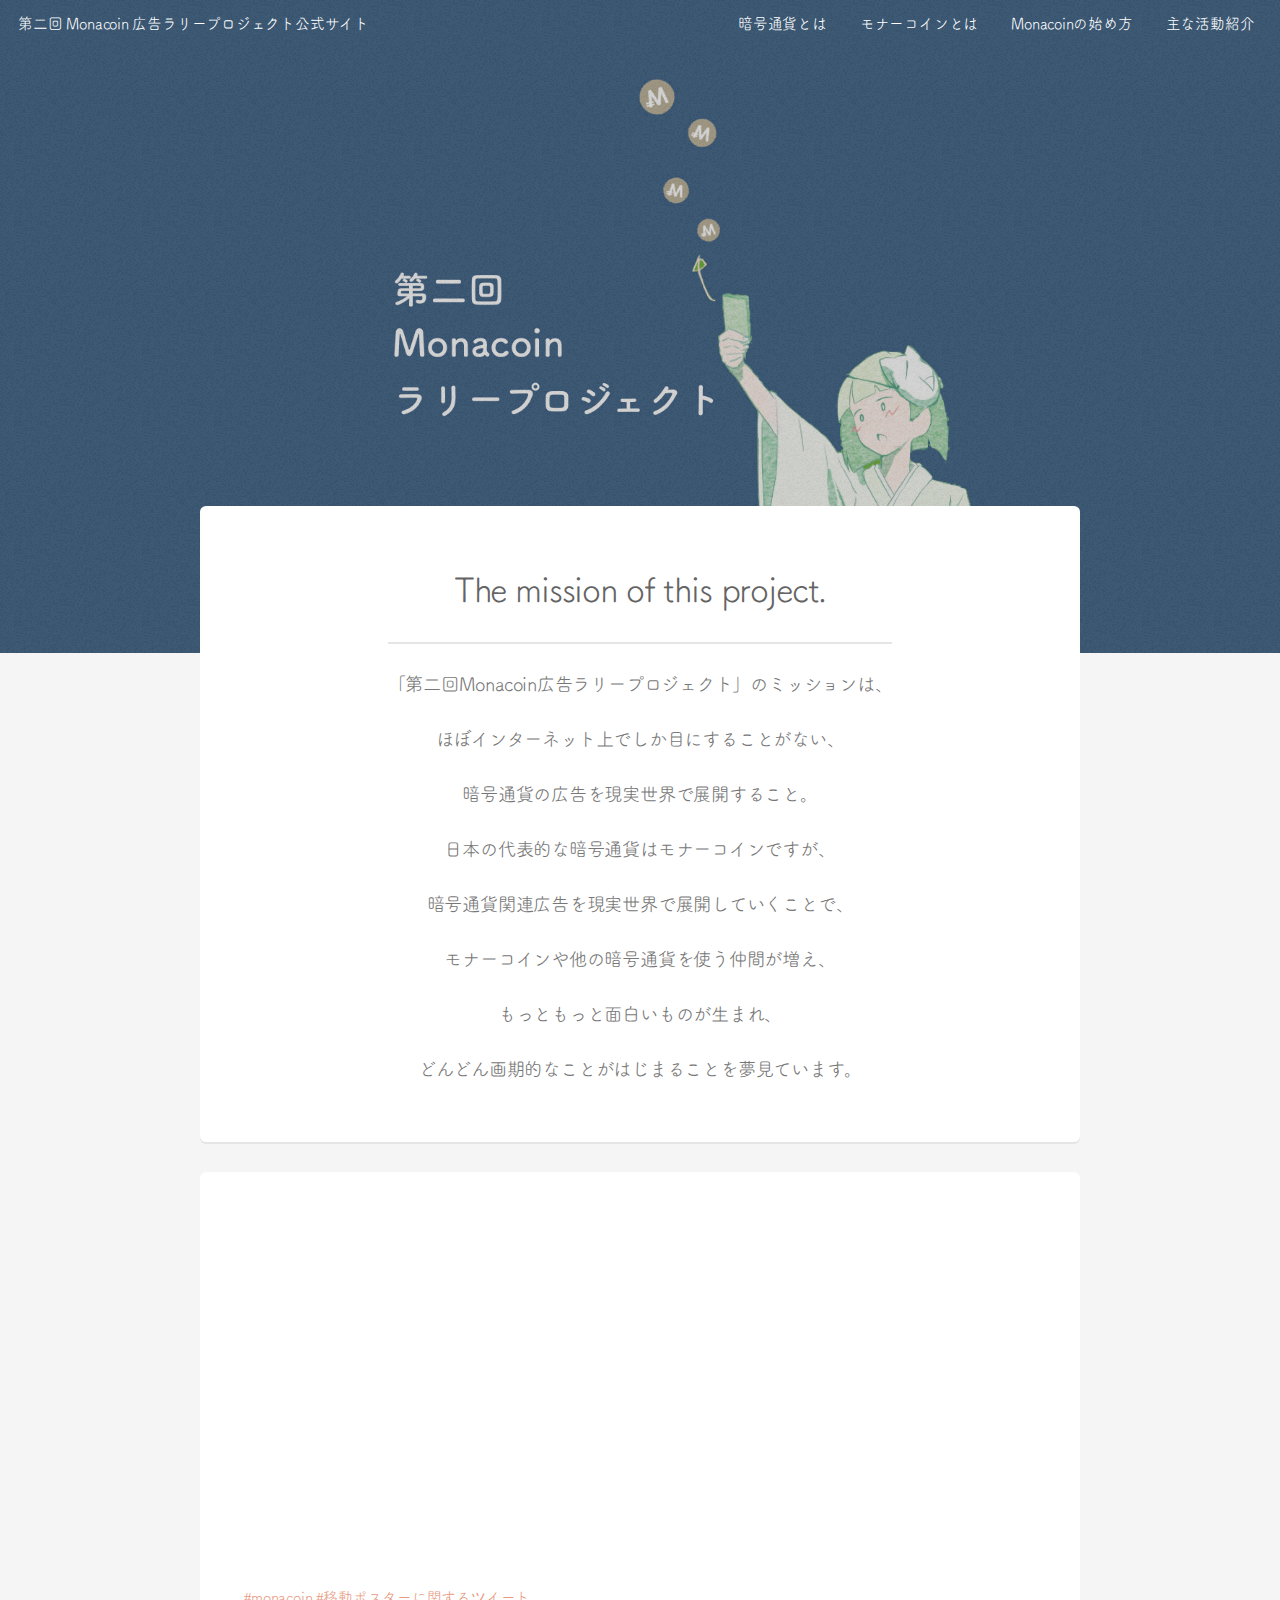
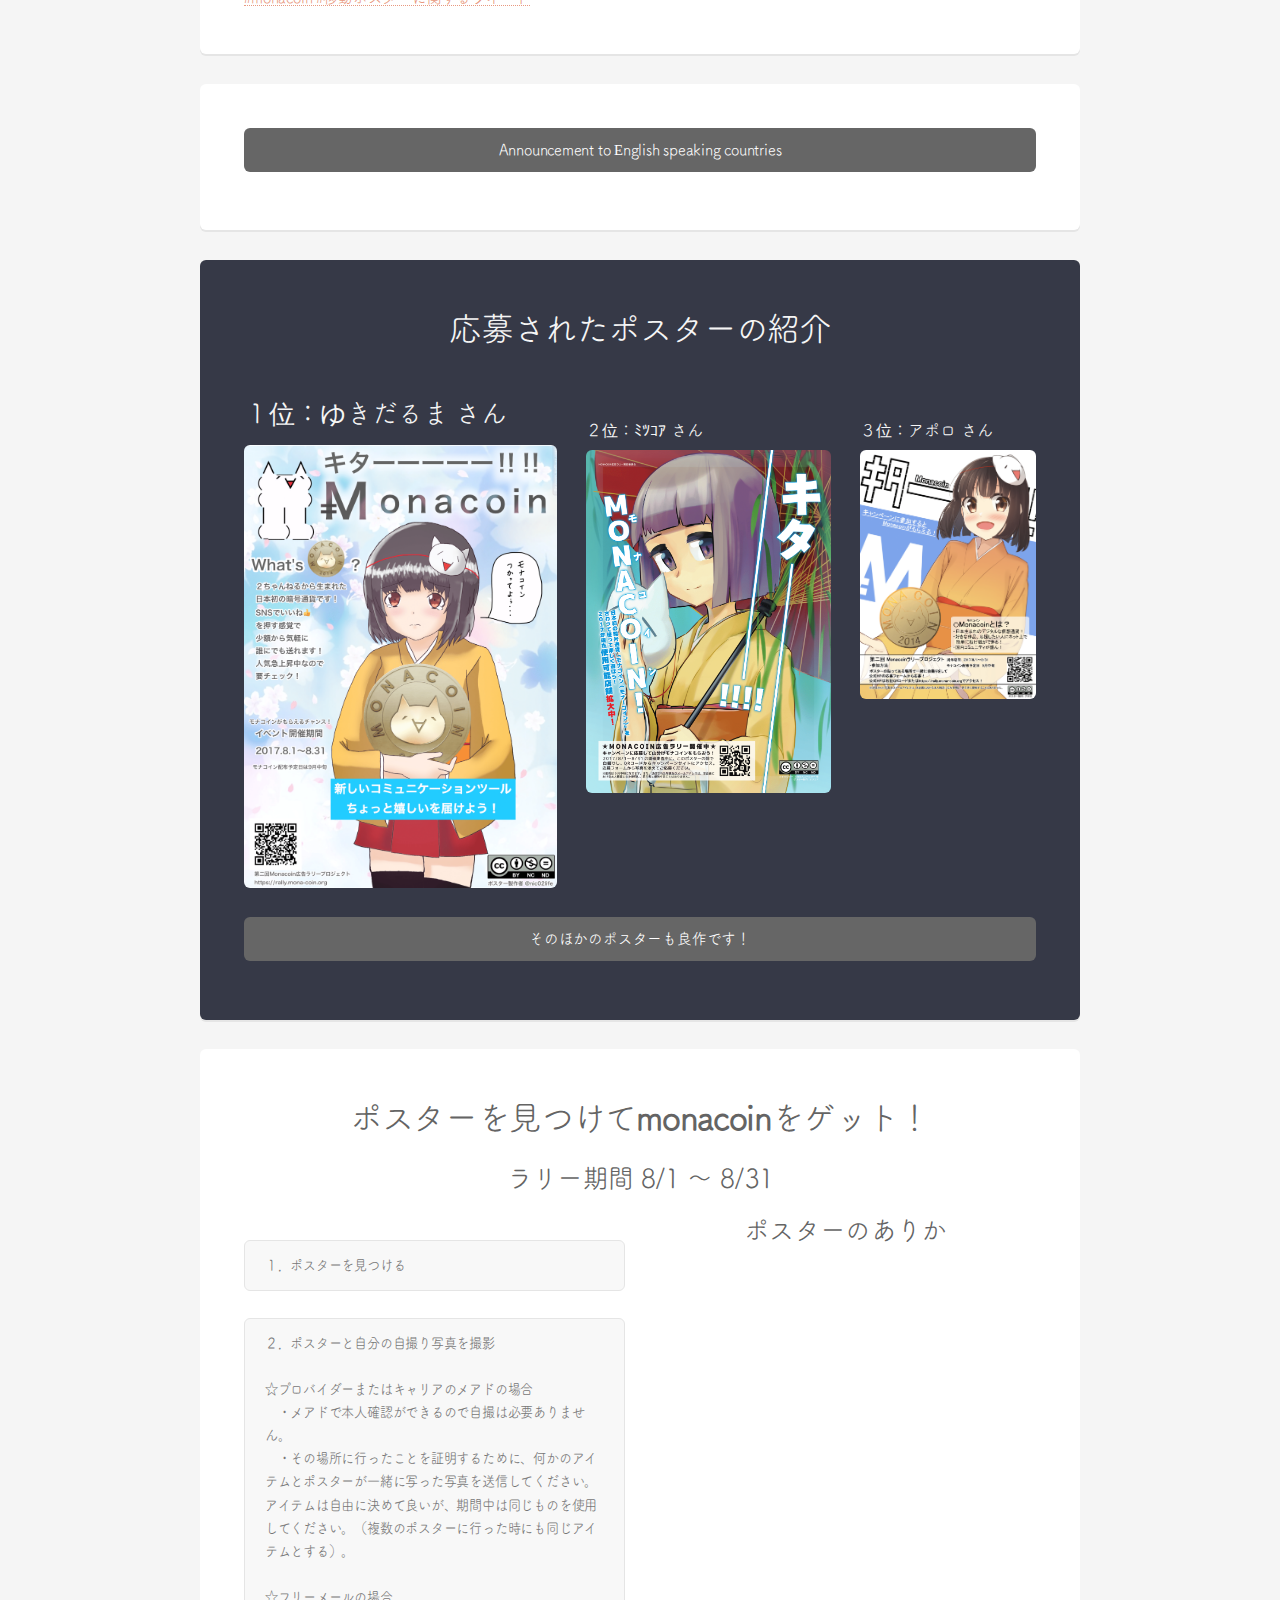
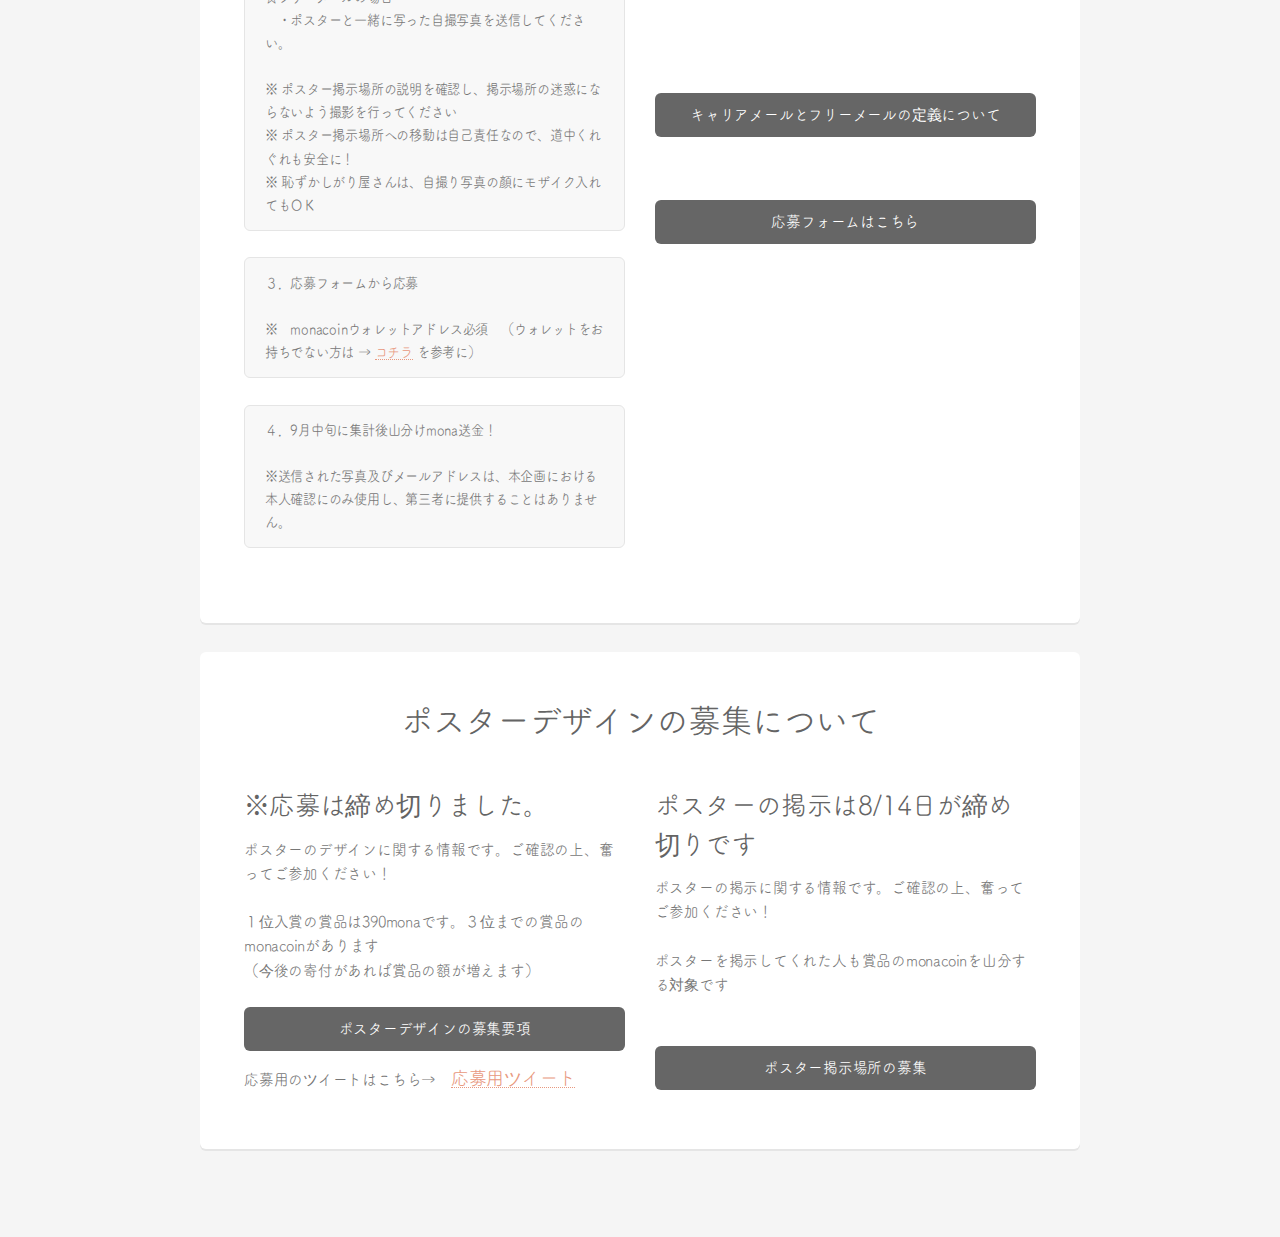
==== index.html @ 3488e606 "Update index.html" ====
<!DOCTYPE HTML>
<!--
	Alpha by HTML5 UP
	html5up.net | @ajlkn
	Free for personal and commercial use under the CCA 3.0 license (html5up.net/license)
-->
<html>
	<head>
		<title>第二回Monacoin 広告ラリープロジェクト</title>
		<meta charset="utf-8" />
		<meta name="viewport" content="width=device-width, initial-scale=1" />
		<!--[if lte IE 8]><script src="assets/js/ie/html5shiv.js"></script><![endif]-->
		<link rel="stylesheet" href="assets/css/main.css" />
		<!--[if lte IE 8]><link rel="stylesheet" href="assets/css/ie8.css" /><![endif]-->
		<style>
			pre {
				white-space: -moz-pre-wrap;
				white-space: -pre-wrap;
				white-space: -o-pre-wrap;
				white-space: pre-wrap;
				word-wrap: break-word;
			}
			.youtube iframe {
				width: 100%;
			}
			a.twitter-timeline {
				width: 100%;
			}
		</style>
	</head>
	<body class="landing">
		<div id="page-wrapper">

			<!-- Header -->
				<header id="header" class="alt">
					<h1><a href="index.html">第二回 Monacoin 広告ラリープロジェクト公式サイト</a></h1>
					<nav id="nav">
						<ul>
							<li><a href="pages/what.html">暗号通貨とは</a></li>
							<li><a href="pages/mona.html">モナーコインとは</a></li>
							<li><a href="pages/start.html">Monacoinの始め方</a></li>
							<li><a href="pages/activity.html">主な活動紹介</a></li>
						</ul>
					</nav>
				</header>

			<!-- Banner -->
				<section id="banner">
					<br /><br /><br /><br /><br /><br /><br /><br /><br /><br />
				</section>

			<!-- Main -->
				<section id="main" class="container">

					<section class="box special">
						<header class="major">
							<h2>The mission of this project.</h2>
							<p>
							「第二回Monacoin広告ラリープロジェクト」のミッションは、<br /><br />
							ほぼインターネット上でしか目にすることがない、<br /><br />
							暗号通貨の広告を現実世界で展開すること。<br /><br />
							日本の代表的な暗号通貨はモナーコインですが、<br /><br />
							暗号通貨関連広告を現実世界で展開していくことで、<br /><br />
							モナーコインや他の暗号通貨を使う仲間が増え、<br /><br />
							もっともっと面白いものが生まれ、<br /><br />
							どんどん画期的なことがはじまることを夢見ています。</p>
						</header>
					</section>

					<div class="box">
							<div class="youtube">
								<iframe width="560" height="315" src="https://www.youtube.com/embed/rz-dYg10IOw" frameborder="0" allowfullscreen></iframe>
							</div><br /><br />
							<a class="twitter-timeline" data-dnt="true" href="https://twitter.com/search?q=%23monacoin%20%23%E7%A7%BB%E5%8B%95%E3%83%9D%E3%82%B9%E3%82%BF%E3%83%BC" data-widget-id="894011384211529728">#monacoin #移動ポスターに関するツイート</a> <script>!function(d,s,id){var js,fjs=d.getElementsByTagName(s)[0],p=/^http:/.test(d.location)?'http':'https';if(!d.getElementById(id)){js=d.createElement(s);js.id=id;js.src=p+"://platform.twitter.com/widgets.js";fjs.parentNode.insertBefore(js,fjs);}}(document,"script","twitter-wjs");</script>
					</div>
					
					<div class="box">
						<a href="https://docs.google.com/document/d/1goUrMZJZzlngFfb4Oi-pU2y3_tO2YwLM4TBCMqVkMQo" target="_blank" class="button default fit">Announcement to English speaking countries</a>
					</div>

					<div class="box" style="background-color: #363947">
						<center>
							<h2 style="color: #F5F5F5">応募されたポスターの紹介</h2><br />
						</center>
						<div class="row">
							<div class="5u 12u(mobilep)">
								<h3 style="color: #F5F5F5">１位：ゆきだるま さん</h3>
								<span class="image fit"><a href="https://drive.google.com/file/d/0B2wHi5LSB_9xLU0xcjdYUHBDazA/view"><img src="poster/002_nic02life.png" alt="" /></a></span>
							</div>
							<div class="4u 12u(mobilep)">
								<br />
								<h4 style="color: #F5F5F5">２位：ﾐﾂｺｱ さん</h4>
								<span class="image fit"><a href="https://drive.google.com/file/d/0B2wHi5LSB_9xOHAtaTdfVlZXVjQ/view"><img src="poster/005_mizcored.png" alt="" /></a></span>
							</div>
							<div class="3u 12u(mobilep)">
								<br />
								<h4 style="color: #F5F5F5">３位：アポロ さん</h4>
								<span class="image fit"><a href="https://drive.google.com/file/d/0B2wHi5LSB_9xOGVTRTNiNUhna2c/view"><img src="poster/010_hu_maple.png" alt="" /></a></span>
							</div>
						</div>
						<a href="pages/poster.html" class="button default fit">そのほかのポスターも良作です！</a>
					</div>

					<div class="box">
						<center>
							<h2>ポスターを見つけて<b style="font-weight: 900;">monacoin</b>をゲット！</h2>
							<h3>ラリー期間 8/1 〜 8/31</h3>
						</center>
						<div class="row">

							<div class="6u 12u(mobilep)">
								<p>
									<pre>１．ポスターを見つける</pre>

									<pre>２．ポスターと自分の自撮り写真を撮影

☆プロバイダーまたはキャリアのメアドの場合
　・メアドで本人確認ができるので自撮は必要ありません。
　・その場所に行ったことを証明するために、何かのアイテムとポスターが一緒に写った写真を送信してください。アイテムは自由に決めて良いが、期間中は同じものを使用してください。（複数のポスターに行った時にも同じアイテムとする）。

☆フリーメールの場合
　・ポスターと一緒に写った自撮写真を送信してください。

※ ポスター掲示場所の説明を確認し、掲示場所の迷惑にならないよう撮影を行ってください
※ ポスター掲示場所への移動は自己責任なので、道中くれぐれも安全に！
※ 恥ずかしがり屋さんは、自撮り写真の顏にモザイク入れてもＯＫ</pre>

<pre>３．応募フォームから応募

※　monacoinウォレットアドレス必須　（ウォレットをお持ちでない方は → <a href="pages/start.html">コチラ</a> を参考に）</pre>

<pre>４．9月中旬に集計後山分けmona送金！
 
※送信された写真及びメールアドレスは、本企画における本人確認にのみ使用し、第三者に提供することはありません。</pre>
								</p>
							</div>
							<div class="6u 12u(mobilep)">
								<center>
									<h3>ポスターのありか</h3>
									<iframe src="https://www.google.com/maps/d/embed?mid=1zCpmYkH3cYXEnZayI6oFJpxoMhI" width="100%" height="400"></iframe>
									<br /><br />

									<a href="https://docs.google.com/document/d/1_SqQZE_nJAejm38IAKs0la7XahAj1pXcb-C8RgOsW5U/mobilebasic" class="button default fit">キャリアメールとフリーメールの定義について</a><br /><br />
									
									
									<a href="https://drive.google.com/open?id=1PzXp6urzD6tsbnfLHNqzqSnfAQS6q4pNH4svtcBLyM0" class="button default fit">応募フォームはこちら</a><br />
									

								</center>
							</div>

						</div>
					</div>

					<div class="box">
						<center>
							<h2>ポスターデザインの募集について</h2>
							<br />
						</center>
						<div class="row">

							<div class="6u 12u(mobilep)">
								<h3>※応募は締め切りました。</h3>
    ポスターのデザインに関する情報です。ご確認の上、奮ってご参加ください！<br /><br />
    １位入賞の賞品は390monaです。３位までの賞品のmonacoinがあります<br />
   （今後の寄付があれば賞品の額が増えます）<br /><br />
    <a href="https://docs.google.com/presentation/d/1f6lYhKZAFXObJ25g-hhh13K60wGCQz6mA98xvKHQiWM/pub?start=false&loop=false&delayms=3000&slide=id.p4" target="_blank" class="button default fit">ポスターデザインの募集要項</a>
応募用のツイートはこちら→　<font size="4" color="red"><a href="https://twitter.com/AskMona1854/status/877174050031783936" target="_blank">応募用ツイート</a> </font><br />


							</div>

							<div class="6u 12u(mobilep)">
								<h3>ポスターの掲示は8/14日が締め切りです</h3>
    ポスターの掲示に関する情報です。ご確認の上、奮ってご参加ください！<br /><br />
    ポスターを掲示してくれた人も賞品のmonacoinを山分する対象です<br />
    <br /><br />
    <a href="https://docs.google.com/document/d/17F_ANiFhCreuaso_5r3cbP8k7nIP6s6cNU8VWrpC3NQ/pub" target="_blank" class="button default fit">ポスター掲示場所の募集</a>
							</div>

						</div>
					</div>

				</section>

		</div>

		<!-- Scripts -->
			<script src="assets/js/jquery.min.js"></script>
			<script src="assets/js/jquery.dropotron.min.js"></script>
			<script src="assets/js/jquery.scrollgress.min.js"></script>
			<script src="assets/js/skel.min.js"></script>
			<script src="assets/js/util.js"></script>
			<!--[if lte IE 8]><script src="assets/js/ie/respond.min.js"></script><![endif]-->
			<script src="assets/js/main.js"></script>
<script>
  (function(i,s,o,g,r,a,m){i['GoogleAnalyticsObject']=r;i[r]=i[r]||function(){
  (i[r].q=i[r].q||[]).push(arguments)},i[r].l=1*new Date();a=s.createElement(o),
  m=s.getElementsByTagName(o)[0];a.async=1;a.src=g;m.parentNode.insertBefore(a,m)
  })(window,document,'script','https://www.google-analytics.com/analytics.js','ga');
  ga('create', 'UA-102239809-1', 'auto');
  ga('send', 'pageview');
</script>

	</body>
</html>
---- assets/css/main.css ----
@font-face {
	font-family: 'MyFont';
	src: url(../fonts/tukushiA.otf);
}

@import url("font-awesome.min.css");
@import url("https://fonts.googleapis.com/css?family=Source+Sans+Pro:300,400,300italic,400italic");

/*
	Alpha by HTML5 UP
	html5up.net | @ajlkn
	Free for personal and commercial use under the CCA 3.0 license (html5up.net/license)
*/

/* Reset */

	html, body, div, span, applet, object, iframe, h1, h2, h3, h4, h5, h6, p, blockquote, pre, a, abbr, acronym, address, big, cite, code, del, dfn, em, img, ins, kbd, q, s, samp, small, strike, strong, sub, sup, tt, var, b, u, i, center, dl, dt, dd, ol, ul, li, fieldset, form, label, legend, table, caption, tbody, tfoot, thead, tr, th, td, article, aside, canvas, details, embed, figure, figcaption, footer, header, hgroup, menu, nav, output, ruby, section, summary, time, mark, audio, video {
		margin: 0;
		padding: 0;
		border: 0;
		font-size: 100%;
		font: inherit;
		vertical-align: baseline;
	}

	article, aside, details, figcaption, figure, footer, header, hgroup, menu, nav, section {
		display: block;
	}

	body {
		line-height: 1;
	}

	ol, ul {
		list-style: none;
	}

	blockquote, q {
		quotes: none;
	}

	blockquote:before, blockquote:after, q:before, q:after {
		content: '';
		content: none;
	}

	table {
		border-collapse: collapse;
		border-spacing: 0;
	}

	body {
		-webkit-text-size-adjust: none;
	}

/* Box Model */

	*, *:before, *:after {
		-moz-box-sizing: border-box;
		-webkit-box-sizing: border-box;
		box-sizing: border-box;
	}

/* Containers */

	.container {
		margin-left: auto;
		margin-right: auto;
	}

	.container.\31 25\25 {
		width: 100%;
		max-width: 75em;
		min-width: 60em;
	}

	.container.\37 5\25 {
		width: 45em;
	}

	.container.\35 0\25 {
		width: 30em;
	}

	.container.\32 5\25 {
		width: 15em;
	}

	.container {
		width: 60em;
	}

	@media screen and (max-width: 1680px) {

		.container.\31 25\25 {
			width: 100%;
			max-width: 75em;
			min-width: 60em;
		}

		.container.\37 5\25 {
			width: 45em;
		}

		.container.\35 0\25 {
			width: 30em;
		}

		.container.\32 5\25 {
			width: 15em;
		}

		.container {
			width: 60em;
		}

	}

	@media screen and (max-width: 1280px) {

		.container.\31 25\25 {
			width: 100%;
			max-width: 75em;
			min-width: 60em;
		}

		.container.\37 5\25 {
			width: 45em;
		}

		.container.\35 0\25 {
			width: 30em;
		}

		.container.\32 5\25 {
			width: 15em;
		}

		.container {
			width: 60em;
		}

	}

	@media screen and (max-width: 980px) {

		.container.\31 25\25 {
			width: 100%;
			max-width: 112.5%;
			min-width: 90%;
		}

		.container.\37 5\25 {
			width: 67.5%;
		}

		.container.\35 0\25 {
			width: 45%;
		}

		.container.\32 5\25 {
			width: 22.5%;
		}

		.container {
			width: 90%;
		}

	}

	@media screen and (max-width: 840px) {

		.container.\31 25\25 {
			width: 100%;
			max-width: 112.5%;
			min-width: 90%;
		}

		.container.\37 5\25 {
			width: 67.5%;
		}

		.container.\35 0\25 {
			width: 45%;
		}

		.container.\32 5\25 {
			width: 22.5%;
		}

		.container {
			width: 90% !important;
		}

	}

	@media screen and (max-width: 736px) {

		.container.\31 25\25 {
			width: 100%;
			max-width: 125%;
			min-width: 100%;
		}

		.container.\37 5\25 {
			width: 75%;
		}

		.container.\35 0\25 {
			width: 50%;
		}

		.container.\32 5\25 {
			width: 25%;
		}

		.container {
			width: 100% !important;
		}

	}

	@media screen and (max-width: 480px) {

		.container.\31 25\25 {
			width: 100%;
			max-width: 125%;
			min-width: 100%;
		}

		.container.\37 5\25 {
			width: 75%;
		}

		.container.\35 0\25 {
			width: 50%;
		}

		.container.\32 5\25 {
			width: 25%;
		}

		.container {
			width: 100% !important;
		}

	}

/* Grid */

	.row {
		border-bottom: solid 1px transparent;
		-moz-box-sizing: border-box;
		-webkit-box-sizing: border-box;
		box-sizing: border-box;
	}

	.row > * {
		float: left;
		-moz-box-sizing: border-box;
		-webkit-box-sizing: border-box;
		box-sizing: border-box;
	}

	.row:after, .row:before {
		content: '';
		display: block;
		clear: both;
		height: 0;
	}

	.row.uniform > * > :first-child {
		margin-top: 0;
	}

	.row.uniform > * > :last-child {
		margin-bottom: 0;
	}

	.row.\30 \25 > * {
		padding: 0 0 0 0em;
	}

	.row.\30 \25 {
		margin: 0 0 -1px 0em;
	}

	.row.uniform.\30 \25 > * {
		padding: 0em 0 0 0em;
	}

	.row.uniform.\30 \25 {
		margin: 0em 0 -1px 0em;
	}

	.row > * {
		padding: 0 0 0 2em;
	}

	.row {
		margin: 0 0 -1px -2em;
	}

	.row.uniform > * {
		padding: 2em 0 0 2em;
	}

	.row.uniform {
		margin: -2em 0 -1px -2em;
	}

	.row.\32 00\25 > * {
		padding: 0 0 0 4em;
	}

	.row.\32 00\25 {
		margin: 0 0 -1px -4em;
	}

	.row.uniform.\32 00\25 > * {
		padding: 4em 0 0 4em;
	}

	.row.uniform.\32 00\25 {
		margin: -4em 0 -1px -4em;
	}

	.row.\31 50\25 > * {
		padding: 0 0 0 3em;
	}

	.row.\31 50\25 {
		margin: 0 0 -1px -3em;
	}

	.row.uniform.\31 50\25 > * {
		padding: 3em 0 0 3em;
	}

	.row.uniform.\31 50\25 {
		margin: -3em 0 -1px -3em;
	}

	.row.\35 0\25 > * {
		padding: 0 0 0 1em;
	}

	.row.\35 0\25 {
		margin: 0 0 -1px -1em;
	}

	.row.uniform.\35 0\25 > * {
		padding: 1em 0 0 1em;
	}

	.row.uniform.\35 0\25 {
		margin: -1em 0 -1px -1em;
	}

	.row.\32 5\25 > * {
		padding: 0 0 0 0.5em;
	}

	.row.\32 5\25 {
		margin: 0 0 -1px -0.5em;
	}

	.row.uniform.\32 5\25 > * {
		padding: 0.5em 0 0 0.5em;
	}

	.row.uniform.\32 5\25 {
		margin: -0.5em 0 -1px -0.5em;
	}

	.\31 2u, .\31 2u\24 {
		width: 100%;
		clear: none;
		margin-left: 0;
	}

	.\31 1u, .\31 1u\24 {
		width: 91.6666666667%;
		clear: none;
		margin-left: 0;
	}

	.\31 0u, .\31 0u\24 {
		width: 83.3333333333%;
		clear: none;
		margin-left: 0;
	}

	.\39 u, .\39 u\24 {
		width: 75%;
		clear: none;
		margin-left: 0;
	}

	.\38 u, .\38 u\24 {
		width: 66.6666666667%;
		clear: none;
		margin-left: 0;
	}

	.\37 u, .\37 u\24 {
		width: 58.3333333333%;
		clear: none;
		margin-left: 0;
	}

	.\36 u, .\36 u\24 {
		width: 50%;
		clear: none;
		margin-left: 0;
	}

	.\35 u, .\35 u\24 {
		width: 41.6666666667%;
		clear: none;
		margin-left: 0;
	}

	.\34 u, .\34 u\24 {
		width: 33.3333333333%;
		clear: none;
		margin-left: 0;
	}

	.\33 u, .\33 u\24 {
		width: 25%;
		clear: none;
		margin-left: 0;
	}

	.\32 u, .\32 u\24 {
		width: 16.6666666667%;
		clear: none;
		margin-left: 0;
	}

	.\31 u, .\31 u\24 {
		width: 8.3333333333%;
		clear: none;
		margin-left: 0;
	}

	.\31 2u\24 + *,
	.\31 1u\24 + *,
	.\31 0u\24 + *,
	.\39 u\24 + *,
	.\38 u\24 + *,
	.\37 u\24 + *,
	.\36 u\24 + *,
	.\35 u\24 + *,
	.\34 u\24 + *,
	.\33 u\24 + *,
	.\32 u\24 + *,
	.\31 u\24 + * {
		clear: left;
	}

	.\-11u {
		margin-left: 91.66667%;
	}

	.\-10u {
		margin-left: 83.33333%;
	}

	.\-9u {
		margin-left: 75%;
	}

	.\-8u {
		margin-left: 66.66667%;
	}

	.\-7u {
		margin-left: 58.33333%;
	}

	.\-6u {
		margin-left: 50%;
	}

	.\-5u {
		margin-left: 41.66667%;
	}

	.\-4u {
		margin-left: 33.33333%;
	}

	.\-3u {
		margin-left: 25%;
	}

	.\-2u {
		margin-left: 16.66667%;
	}

	.\-1u {
		margin-left: 8.33333%;
	}

	@media screen and (max-width: 1680px) {

		.row > * {
			padding: 0 0 0 2em;
		}

		.row {
			margin: 0 0 -1px -2em;
		}

		.row.uniform > * {
			padding: 2em 0 0 2em;
		}

		.row.uniform {
			margin: -2em 0 -1px -2em;
		}

		.row.\32 00\25 > * {
			padding: 0 0 0 4em;
		}

		.row.\32 00\25 {
			margin: 0 0 -1px -4em;
		}

		.row.uniform.\32 00\25 > * {
			padding: 4em 0 0 4em;
		}

		.row.uniform.\32 00\25 {
			margin: -4em 0 -1px -4em;
		}

		.row.\31 50\25 > * {
			padding: 0 0 0 3em;
		}

		.row.\31 50\25 {
			margin: 0 0 -1px -3em;
		}

		.row.uniform.\31 50\25 > * {
			padding: 3em 0 0 3em;
		}

		.row.uniform.\31 50\25 {
			margin: -3em 0 -1px -3em;
		}

		.row.\35 0\25 > * {
			padding: 0 0 0 1em;
		}

		.row.\35 0\25 {
			margin: 0 0 -1px -1em;
		}

		.row.uniform.\35 0\25 > * {
			padding: 1em 0 0 1em;
		}

		.row.uniform.\35 0\25 {
			margin: -1em 0 -1px -1em;
		}

		.row.\32 5\25 > * {
			padding: 0 0 0 0.5em;
		}

		.row.\32 5\25 {
			margin: 0 0 -1px -0.5em;
		}

		.row.uniform.\32 5\25 > * {
			padding: 0.5em 0 0 0.5em;
		}

		.row.uniform.\32 5\25 {
			margin: -0.5em 0 -1px -0.5em;
		}

		.\31 2u\28wide\29, .\31 2u\24\28wide\29 {
			width: 100%;
			clear: none;
			margin-left: 0;
		}

		.\31 1u\28wide\29, .\31 1u\24\28wide\29 {
			width: 91.6666666667%;
			clear: none;
			margin-left: 0;
		}

		.\31 0u\28wide\29, .\31 0u\24\28wide\29 {
			width: 83.3333333333%;
			clear: none;
			margin-left: 0;
		}

		.\39 u\28wide\29, .\39 u\24\28wide\29 {
			width: 75%;
			clear: none;
			margin-left: 0;
		}

		.\38 u\28wide\29, .\38 u\24\28wide\29 {
			width: 66.6666666667%;
			clear: none;
			margin-left: 0;
		}

		.\37 u\28wide\29, .\37 u\24\28wide\29 {
			width: 58.3333333333%;
			clear: none;
			margin-left: 0;
		}

		.\36 u\28wide\29, .\36 u\24\28wide\29 {
			width: 50%;
			clear: none;
			margin-left: 0;
		}

		.\35 u\28wide\29, .\35 u\24\28wide\29 {
			width: 41.6666666667%;
			clear: none;
			margin-left: 0;
		}

		.\34 u\28wide\29, .\34 u\24\28wide\29 {
			width: 33.3333333333%;
			clear: none;
			margin-left: 0;
		}

		.\33 u\28wide\29, .\33 u\24\28wide\29 {
			width: 25%;
			clear: none;
			margin-left: 0;
		}

		.\32 u\28wide\29, .\32 u\24\28wide\29 {
			width: 16.6666666667%;
			clear: none;
			margin-left: 0;
		}

		.\31 u\28wide\29, .\31 u\24\28wide\29 {
			width: 8.3333333333%;
			clear: none;
			margin-left: 0;
		}

		.\31 2u\24\28wide\29 + *,
		.\31 1u\24\28wide\29 + *,
		.\31 0u\24\28wide\29 + *,
		.\39 u\24\28wide\29 + *,
		.\38 u\24\28wide\29 + *,
		.\37 u\24\28wide\29 + *,
		.\36 u\24\28wide\29 + *,
		.\35 u\24\28wide\29 + *,
		.\34 u\24\28wide\29 + *,
		.\33 u\24\28wide\29 + *,
		.\32 u\24\28wide\29 + *,
		.\31 u\24\28wide\29 + * {
			clear: left;
		}

		.\-11u\28wide\29 {
			margin-left: 91.66667%;
		}

		.\-10u\28wide\29 {
			margin-left: 83.33333%;
		}

		.\-9u\28wide\29 {
			margin-left: 75%;
		}

		.\-8u\28wide\29 {
			margin-left: 66.66667%;
		}

		.\-7u\28wide\29 {
			margin-left: 58.33333%;
		}

		.\-6u\28wide\29 {
			margin-left: 50%;
		}

		.\-5u\28wide\29 {
			margin-left: 41.66667%;
		}

		.\-4u\28wide\29 {
			margin-left: 33.33333%;
		}

		.\-3u\28wide\29 {
			margin-left: 25%;
		}

		.\-2u\28wide\29 {
			margin-left: 16.66667%;
		}

		.\-1u\28wide\29 {
			margin-left: 8.33333%;
		}

	}

	@media screen and (max-width: 1280px) {

		.row > * {
			padding: 0 0 0 2em;
		}

		.row {
			margin: 0 0 -1px -2em;
		}

		.row.uniform > * {
			padding: 2em 0 0 2em;
		}

		.row.uniform {
			margin: -2em 0 -1px -2em;
		}

		.row.\32 00\25 > * {
			padding: 0 0 0 4em;
		}

		.row.\32 00\25 {
			margin: 0 0 -1px -4em;
		}

		.row.uniform.\32 00\25 > * {
			padding: 4em 0 0 4em;
		}

		.row.uniform.\32 00\25 {
			margin: -4em 0 -1px -4em;
		}

		.row.\31 50\25 > * {
			padding: 0 0 0 3em;
		}

		.row.\31 50\25 {
			margin: 0 0 -1px -3em;
		}

		.row.uniform.\31 50\25 > * {
			padding: 3em 0 0 3em;
		}

		.row.uniform.\31 50\25 {
			margin: -3em 0 -1px -3em;
		}

		.row.\35 0\25 > * {
			padding: 0 0 0 1em;
		}

		.row.\35 0\25 {
			margin: 0 0 -1px -1em;
		}

		.row.uniform.\35 0\25 > * {
			padding: 1em 0 0 1em;
		}

		.row.uniform.\35 0\25 {
			margin: -1em 0 -1px -1em;
		}

		.row.\32 5\25 > * {
			padding: 0 0 0 0.5em;
		}

		.row.\32 5\25 {
			margin: 0 0 -1px -0.5em;
		}

		.row.uniform.\32 5\25 > * {
			padding: 0.5em 0 0 0.5em;
		}

		.row.uniform.\32 5\25 {
			margin: -0.5em 0 -1px -0.5em;
		}

		.\31 2u\28normal\29, .\31 2u\24\28normal\29 {
			width: 100%;
			clear: none;
			margin-left: 0;
		}

		.\31 1u\28normal\29, .\31 1u\24\28normal\29 {
			width: 91.6666666667%;
			clear: none;
			margin-left: 0;
		}

		.\31 0u\28normal\29, .\31 0u\24\28normal\29 {
			width: 83.3333333333%;
			clear: none;
			margin-left: 0;
		}

		.\39 u\28normal\29, .\39 u\24\28normal\29 {
			width: 75%;
			clear: none;
			margin-left: 0;
		}

		.\38 u\28normal\29, .\38 u\24\28normal\29 {
			width: 66.6666666667%;
			clear: none;
			margin-left: 0;
		}

		.\37 u\28normal\29, .\37 u\24\28normal\29 {
			width: 58.3333333333%;
			clear: none;
			margin-left: 0;
		}

		.\36 u\28normal\29, .\36 u\24\28normal\29 {
			width: 50%;
			clear: none;
			margin-left: 0;
		}

		.\35 u\28normal\29, .\35 u\24\28normal\29 {
			width: 41.6666666667%;
			clear: none;
			margin-left: 0;
		}

		.\34 u\28normal\29, .\34 u\24\28normal\29 {
			width: 33.3333333333%;
			clear: none;
			margin-left: 0;
		}

		.\33 u\28normal\29, .\33 u\24\28normal\29 {
			width: 25%;
			clear: none;
			margin-left: 0;
		}

		.\32 u\28normal\29, .\32 u\24\28normal\29 {
			width: 16.6666666667%;
			clear: none;
			margin-left: 0;
		}

		.\31 u\28normal\29, .\31 u\24\28normal\29 {
			width: 8.3333333333%;
			clear: none;
			margin-left: 0;
		}

		.\31 2u\24\28normal\29 + *,
		.\31 1u\24\28normal\29 + *,
		.\31 0u\24\28normal\29 + *,
		.\39 u\24\28normal\29 + *,
		.\38 u\24\28normal\29 + *,
		.\37 u\24\28normal\29 + *,
		.\36 u\24\28normal\29 + *,
		.\35 u\24\28normal\29 + *,
		.\34 u\24\28normal\29 + *,
		.\33 u\24\28normal\29 + *,
		.\32 u\24\28normal\29 + *,
		.\31 u\24\28normal\29 + * {
			clear: left;
		}

		.\-11u\28normal\29 {
			margin-left: 91.66667%;
		}

		.\-10u\28normal\29 {
			margin-left: 83.33333%;
		}

		.\-9u\28normal\29 {
			margin-left: 75%;
		}

		.\-8u\28normal\29 {
			margin-left: 66.66667%;
		}

		.\-7u\28normal\29 {
			margin-left: 58.33333%;
		}

		.\-6u\28normal\29 {
			margin-left: 50%;
		}

		.\-5u\28normal\29 {
			margin-left: 41.66667%;
		}

		.\-4u\28normal\29 {
			margin-left: 33.33333%;
		}

		.\-3u\28normal\29 {
			margin-left: 25%;
		}

		.\-2u\28normal\29 {
			margin-left: 16.66667%;
		}

		.\-1u\28normal\29 {
			margin-left: 8.33333%;
		}

	}

	@media screen and (max-width: 980px) {

		.row > * {
			padding: 0 0 0 2em;
		}

		.row {
			margin: 0 0 -1px -2em;
		}

		.row.uniform > * {
			padding: 2em 0 0 2em;
		}

		.row.uniform {
			margin: -2em 0 -1px -2em;
		}

		.row.\32 00\25 > * {
			padding: 0 0 0 4em;
		}

		.row.\32 00\25 {
			margin: 0 0 -1px -4em;
		}

		.row.uniform.\32 00\25 > * {
			padding: 4em 0 0 4em;
		}

		.row.uniform.\32 00\25 {
			margin: -4em 0 -1px -4em;
		}

		.row.\31 50\25 > * {
			padding: 0 0 0 3em;
		}

		.row.\31 50\25 {
			margin: 0 0 -1px -3em;
		}

		.row.uniform.\31 50\25 > * {
			padding: 3em 0 0 3em;
		}

		.row.uniform.\31 50\25 {
			margin: -3em 0 -1px -3em;
		}

		.row.\35 0\25 > * {
			padding: 0 0 0 1em;
		}

		.row.\35 0\25 {
			margin: 0 0 -1px -1em;
		}

		.row.uniform.\35 0\25 > * {
			padding: 1em 0 0 1em;
		}

		.row.uniform.\35 0\25 {
			margin: -1em 0 -1px -1em;
		}

		.row.\32 5\25 > * {
			padding: 0 0 0 0.5em;
		}

		.row.\32 5\25 {
			margin: 0 0 -1px -0.5em;
		}

		.row.uniform.\32 5\25 > * {
			padding: 0.5em 0 0 0.5em;
		}

		.row.uniform.\32 5\25 {
			margin: -0.5em 0 -1px -0.5em;
		}

		.\31 2u\28narrow\29, .\31 2u\24\28narrow\29 {
			width: 100%;
			clear: none;
			margin-left: 0;
		}

		.\31 1u\28narrow\29, .\31 1u\24\28narrow\29 {
			width: 91.6666666667%;
			clear: none;
			margin-left: 0;
		}

		.\31 0u\28narrow\29, .\31 0u\24\28narrow\29 {
			width: 83.3333333333%;
			clear: none;
			margin-left: 0;
		}

		.\39 u\28narrow\29, .\39 u\24\28narrow\29 {
			width: 75%;
			clear: none;
			margin-left: 0;
		}

		.\38 u\28narrow\29, .\38 u\24\28narrow\29 {
			width: 66.6666666667%;
			clear: none;
			margin-left: 0;
		}

		.\37 u\28narrow\29, .\37 u\24\28narrow\29 {
			width: 58.3333333333%;
			clear: none;
			margin-left: 0;
		}

		.\36 u\28narrow\29, .\36 u\24\28narrow\29 {
			width: 50%;
			clear: none;
			margin-left: 0;
		}

		.\35 u\28narrow\29, .\35 u\24\28narrow\29 {
			width: 41.6666666667%;
			clear: none;
			margin-left: 0;
		}

		.\34 u\28narrow\29, .\34 u\24\28narrow\29 {
			width: 33.3333333333%;
			clear: none;
			margin-left: 0;
		}

		.\33 u\28narrow\29, .\33 u\24\28narrow\29 {
			width: 25%;
			clear: none;
			margin-left: 0;
		}

		.\32 u\28narrow\29, .\32 u\24\28narrow\29 {
			width: 16.6666666667%;
			clear: none;
			margin-left: 0;
		}

		.\31 u\28narrow\29, .\31 u\24\28narrow\29 {
			width: 8.3333333333%;
			clear: none;
			margin-left: 0;
		}

		.\31 2u\24\28narrow\29 + *,
		.\31 1u\24\28narrow\29 + *,
		.\31 0u\24\28narrow\29 + *,
		.\39 u\24\28narrow\29 + *,
		.\38 u\24\28narrow\29 + *,
		.\37 u\24\28narrow\29 + *,
		.\36 u\24\28narrow\29 + *,
		.\35 u\24\28narrow\29 + *,
		.\34 u\24\28narrow\29 + *,
		.\33 u\24\28narrow\29 + *,
		.\32 u\24\28narrow\29 + *,
		.\31 u\24\28narrow\29 + * {
			clear: left;
		}

		.\-11u\28narrow\29 {
			margin-left: 91.66667%;
		}

		.\-10u\28narrow\29 {
			margin-left: 83.33333%;
		}

		.\-9u\28narrow\29 {
			margin-left: 75%;
		}

		.\-8u\28narrow\29 {
			margin-left: 66.66667%;
		}

		.\-7u\28narrow\29 {
			margin-left: 58.33333%;
		}

		.\-6u\28narrow\29 {
			margin-left: 50%;
		}

		.\-5u\28narrow\29 {
			margin-left: 41.66667%;
		}

		.\-4u\28narrow\29 {
			margin-left: 33.33333%;
		}

		.\-3u\28narrow\29 {
			margin-left: 25%;
		}

		.\-2u\28narrow\29 {
			margin-left: 16.66667%;
		}

		.\-1u\28narrow\29 {
			margin-left: 8.33333%;
		}

	}

	@media screen and (max-width: 840px) {

		.row > * {
			padding: 0 0 0 2em;
		}

		.row {
			margin: 0 0 -1px -2em;
		}

		.row.uniform > * {
			padding: 2em 0 0 2em;
		}

		.row.uniform {
			margin: -2em 0 -1px -2em;
		}

		.row.\32 00\25 > * {
			padding: 0 0 0 4em;
		}

		.row.\32 00\25 {
			margin: 0 0 -1px -4em;
		}

		.row.uniform.\32 00\25 > * {
			padding: 4em 0 0 4em;
		}

		.row.uniform.\32 00\25 {
			margin: -4em 0 -1px -4em;
		}

		.row.\31 50\25 > * {
			padding: 0 0 0 3em;
		}

		.row.\31 50\25 {
			margin: 0 0 -1px -3em;
		}

		.row.uniform.\31 50\25 > * {
			padding: 3em 0 0 3em;
		}

		.row.uniform.\31 50\25 {
			margin: -3em 0 -1px -3em;
		}

		.row.\35 0\25 > * {
			padding: 0 0 0 1em;
		}

		.row.\35 0\25 {
			margin: 0 0 -1px -1em;
		}

		.row.uniform.\35 0\25 > * {
			padding: 1em 0 0 1em;
		}

		.row.uniform.\35 0\25 {
			margin: -1em 0 -1px -1em;
		}

		.row.\32 5\25 > * {
			padding: 0 0 0 0.5em;
		}

		.row.\32 5\25 {
			margin: 0 0 -1px -0.5em;
		}

		.row.uniform.\32 5\25 > * {
			padding: 0.5em 0 0 0.5em;
		}

		.row.uniform.\32 5\25 {
			margin: -0.5em 0 -1px -0.5em;
		}

		.\31 2u\28narrower\29, .\31 2u\24\28narrower\29 {
			width: 100%;
			clear: none;
			margin-left: 0;
		}

		.\31 1u\28narrower\29, .\31 1u\24\28narrower\29 {
			width: 91.6666666667%;
			clear: none;
			margin-left: 0;
		}

		.\31 0u\28narrower\29, .\31 0u\24\28narrower\29 {
			width: 83.3333333333%;
			clear: none;
			margin-left: 0;
		}

		.\39 u\28narrower\29, .\39 u\24\28narrower\29 {
			width: 75%;
			clear: none;
			margin-left: 0;
		}

		.\38 u\28narrower\29, .\38 u\24\28narrower\29 {
			width: 66.6666666667%;
			clear: none;
			margin-left: 0;
		}

		.\37 u\28narrower\29, .\37 u\24\28narrower\29 {
			width: 58.3333333333%;
			clear: none;
			margin-left: 0;
		}

		.\36 u\28narrower\29, .\36 u\24\28narrower\29 {
			width: 50%;
			clear: none;
			margin-left: 0;
		}

		.\35 u\28narrower\29, .\35 u\24\28narrower\29 {
			width: 41.6666666667%;
			clear: none;
			margin-left: 0;
		}

		.\34 u\28narrower\29, .\34 u\24\28narrower\29 {
			width: 33.3333333333%;
			clear: none;
			margin-left: 0;
		}

		.\33 u\28narrower\29, .\33 u\24\28narrower\29 {
			width: 25%;
			clear: none;
			margin-left: 0;
		}

		.\32 u\28narrower\29, .\32 u\24\28narrower\29 {
			width: 16.6666666667%;
			clear: none;
			margin-left: 0;
		}

		.\31 u\28narrower\29, .\31 u\24\28narrower\29 {
			width: 8.3333333333%;
			clear: none;
			margin-left: 0;
		}

		.\31 2u\24\28narrower\29 + *,
		.\31 1u\24\28narrower\29 + *,
		.\31 0u\24\28narrower\29 + *,
		.\39 u\24\28narrower\29 + *,
		.\38 u\24\28narrower\29 + *,
		.\37 u\24\28narrower\29 + *,
		.\36 u\24\28narrower\29 + *,
		.\35 u\24\28narrower\29 + *,
		.\34 u\24\28narrower\29 + *,
		.\33 u\24\28narrower\29 + *,
		.\32 u\24\28narrower\29 + *,
		.\31 u\24\28narrower\29 + * {
			clear: left;
		}

		.\-11u\28narrower\29 {
			margin-left: 91.66667%;
		}

		.\-10u\28narrower\29 {
			margin-left: 83.33333%;
		}

		.\-9u\28narrower\29 {
			margin-left: 75%;
		}

		.\-8u\28narrower\29 {
			margin-left: 66.66667%;
		}

		.\-7u\28narrower\29 {
			margin-left: 58.33333%;
		}

		.\-6u\28narrower\29 {
			margin-left: 50%;
		}

		.\-5u\28narrower\29 {
			margin-left: 41.66667%;
		}

		.\-4u\28narrower\29 {
			margin-left: 33.33333%;
		}

		.\-3u\28narrower\29 {
			margin-left: 25%;
		}

		.\-2u\28narrower\29 {
			margin-left: 16.66667%;
		}

		.\-1u\28narrower\29 {
			margin-left: 8.33333%;
		}

	}

	@media screen and (max-width: 736px) {

		.row > * {
			padding: 0 0 0 2em;
		}

		.row {
			margin: 0 0 -1px -2em;
		}

		.row.uniform > * {
			padding: 2em 0 0 2em;
		}

		.row.uniform {
			margin: -2em 0 -1px -2em;
		}

		.row.\32 00\25 > * {
			padding: 0 0 0 4em;
		}

		.row.\32 00\25 {
			margin: 0 0 -1px -4em;
		}

		.row.uniform.\32 00\25 > * {
			padding: 4em 0 0 4em;
		}

		.row.uniform.\32 00\25 {
			margin: -4em 0 -1px -4em;
		}

		.row.\31 50\25 > * {
			padding: 0 0 0 3em;
		}

		.row.\31 50\25 {
			margin: 0 0 -1px -3em;
		}

		.row.uniform.\31 50\25 > * {
			padding: 3em 0 0 3em;
		}

		.row.uniform.\31 50\25 {
			margin: -3em 0 -1px -3em;
		}

		.row.\35 0\25 > * {
			padding: 0 0 0 1em;
		}

		.row.\35 0\25 {
			margin: 0 0 -1px -1em;
		}

		.row.uniform.\35 0\25 > * {
			padding: 1em 0 0 1em;
		}

		.row.uniform.\35 0\25 {
			margin: -1em 0 -1px -1em;
		}

		.row.\32 5\25 > * {
			padding: 0 0 0 0.5em;
		}

		.row.\32 5\25 {
			margin: 0 0 -1px -0.5em;
		}

		.row.uniform.\32 5\25 > * {
			padding: 0.5em 0 0 0.5em;
		}

		.row.uniform.\32 5\25 {
			margin: -0.5em 0 -1px -0.5em;
		}

		.\31 2u\28mobile\29, .\31 2u\24\28mobile\29 {
			width: 100%;
			clear: none;
			margin-left: 0;
		}

		.\31 1u\28mobile\29, .\31 1u\24\28mobile\29 {
			width: 91.6666666667%;
			clear: none;
			margin-left: 0;
		}

		.\31 0u\28mobile\29, .\31 0u\24\28mobile\29 {
			width: 83.3333333333%;
			clear: none;
			margin-left: 0;
		}

		.\39 u\28mobile\29, .\39 u\24\28mobile\29 {
			width: 75%;
			clear: none;
			margin-left: 0;
		}

		.\38 u\28mobile\29, .\38 u\24\28mobile\29 {
			width: 66.6666666667%;
			clear: none;
			margin-left: 0;
		}

		.\37 u\28mobile\29, .\37 u\24\28mobile\29 {
			width: 58.3333333333%;
			clear: none;
			margin-left: 0;
		}

		.\36 u\28mobile\29, .\36 u\24\28mobile\29 {
			width: 50%;
			clear: none;
			margin-left: 0;
		}

		.\35 u\28mobile\29, .\35 u\24\28mobile\29 {
			width: 41.6666666667%;
			clear: none;
			margin-left: 0;
		}

		.\34 u\28mobile\29, .\34 u\24\28mobile\29 {
			width: 33.3333333333%;
			clear: none;
			margin-left: 0;
		}

		.\33 u\28mobile\29, .\33 u\24\28mobile\29 {
			width: 25%;
			clear: none;
			margin-left: 0;
		}

		.\32 u\28mobile\29, .\32 u\24\28mobile\29 {
			width: 16.6666666667%;
			clear: none;
			margin-left: 0;
		}

		.\31 u\28mobile\29, .\31 u\24\28mobile\29 {
			width: 8.3333333333%;
			clear: none;
			margin-left: 0;
		}

		.\31 2u\24\28mobile\29 + *,
		.\31 1u\24\28mobile\29 + *,
		.\31 0u\24\28mobile\29 + *,
		.\39 u\24\28mobile\29 + *,
		.\38 u\24\28mobile\29 + *,
		.\37 u\24\28mobile\29 + *,
		.\36 u\24\28mobile\29 + *,
		.\35 u\24\28mobile\29 + *,
		.\34 u\24\28mobile\29 + *,
		.\33 u\24\28mobile\29 + *,
		.\32 u\24\28mobile\29 + *,
		.\31 u\24\28mobile\29 + * {
			clear: left;
		}

		.\-11u\28mobile\29 {
			margin-left: 91.66667%;
		}

		.\-10u\28mobile\29 {
			margin-left: 83.33333%;
		}

		.\-9u\28mobile\29 {
			margin-left: 75%;
		}

		.\-8u\28mobile\29 {
			margin-left: 66.66667%;
		}

		.\-7u\28mobile\29 {
			margin-left: 58.33333%;
		}

		.\-6u\28mobile\29 {
			margin-left: 50%;
		}

		.\-5u\28mobile\29 {
			margin-left: 41.66667%;
		}

		.\-4u\28mobile\29 {
			margin-left: 33.33333%;
		}

		.\-3u\28mobile\29 {
			margin-left: 25%;
		}

		.\-2u\28mobile\29 {
			margin-left: 16.66667%;
		}

		.\-1u\28mobile\29 {
			margin-left: 8.33333%;
		}

	}

	@media screen and (max-width: 480px) {

		.row > * {
			padding: 0 0 0 2em;
		}

		.row {
			margin: 0 0 -1px -2em;
		}

		.row.uniform > * {
			padding: 2em 0 0 2em;
		}

		.row.uniform {
			margin: -2em 0 -1px -2em;
		}

		.row.\32 00\25 > * {
			padding: 0 0 0 4em;
		}

		.row.\32 00\25 {
			margin: 0 0 -1px -4em;
		}

		.row.uniform.\32 00\25 > * {
			padding: 4em 0 0 4em;
		}

		.row.uniform.\32 00\25 {
			margin: -4em 0 -1px -4em;
		}

		.row.\31 50\25 > * {
			padding: 0 0 0 3em;
		}

		.row.\31 50\25 {
			margin: 0 0 -1px -3em;
		}

		.row.uniform.\31 50\25 > * {
			padding: 3em 0 0 3em;
		}

		.row.uniform.\31 50\25 {
			margin: -3em 0 -1px -3em;
		}

		.row.\35 0\25 > * {
			padding: 0 0 0 1em;
		}

		.row.\35 0\25 {
			margin: 0 0 -1px -1em;
		}

		.row.uniform.\35 0\25 > * {
			padding: 1em 0 0 1em;
		}

		.row.uniform.\35 0\25 {
			margin: -1em 0 -1px -1em;
		}

		.row.\32 5\25 > * {
			padding: 0 0 0 0.5em;
		}

		.row.\32 5\25 {
			margin: 0 0 -1px -0.5em;
		}

		.row.uniform.\32 5\25 > * {
			padding: 0.5em 0 0 0.5em;
		}

		.row.uniform.\32 5\25 {
			margin: -0.5em 0 -1px -0.5em;
		}

		.\31 2u\28mobilep\29, .\31 2u\24\28mobilep\29 {
			width: 100%;
			clear: none;
			margin-left: 0;
		}

		.\31 1u\28mobilep\29, .\31 1u\24\28mobilep\29 {
			width: 91.6666666667%;
			clear: none;
			margin-left: 0;
		}

		.\31 0u\28mobilep\29, .\31 0u\24\28mobilep\29 {
			width: 83.3333333333%;
			clear: none;
			margin-left: 0;
		}

		.\39 u\28mobilep\29, .\39 u\24\28mobilep\29 {
			width: 75%;
			clear: none;
			margin-left: 0;
		}

		.\38 u\28mobilep\29, .\38 u\24\28mobilep\29 {
			width: 66.6666666667%;
			clear: none;
			margin-left: 0;
		}

		.\37 u\28mobilep\29, .\37 u\24\28mobilep\29 {
			width: 58.3333333333%;
			clear: none;
			margin-left: 0;
		}

		.\36 u\28mobilep\29, .\36 u\24\28mobilep\29 {
			width: 50%;
			clear: none;
			margin-left: 0;
		}

		.\35 u\28mobilep\29, .\35 u\24\28mobilep\29 {
			width: 41.6666666667%;
			clear: none;
			margin-left: 0;
		}

		.\34 u\28mobilep\29, .\34 u\24\28mobilep\29 {
			width: 33.3333333333%;
			clear: none;
			margin-left: 0;
		}

		.\33 u\28mobilep\29, .\33 u\24\28mobilep\29 {
			width: 25%;
			clear: none;
			margin-left: 0;
		}

		.\32 u\28mobilep\29, .\32 u\24\28mobilep\29 {
			width: 16.6666666667%;
			clear: none;
			margin-left: 0;
		}

		.\31 u\28mobilep\29, .\31 u\24\28mobilep\29 {
			width: 8.3333333333%;
			clear: none;
			margin-left: 0;
		}

		.\31 2u\24\28mobilep\29 + *,
		.\31 1u\24\28mobilep\29 + *,
		.\31 0u\24\28mobilep\29 + *,
		.\39 u\24\28mobilep\29 + *,
		.\38 u\24\28mobilep\29 + *,
		.\37 u\24\28mobilep\29 + *,
		.\36 u\24\28mobilep\29 + *,
		.\35 u\24\28mobilep\29 + *,
		.\34 u\24\28mobilep\29 + *,
		.\33 u\24\28mobilep\29 + *,
		.\32 u\24\28mobilep\29 + *,
		.\31 u\24\28mobilep\29 + * {
			clear: left;
		}

		.\-11u\28mobilep\29 {
			margin-left: 91.66667%;
		}

		.\-10u\28mobilep\29 {
			margin-left: 83.33333%;
		}

		.\-9u\28mobilep\29 {
			margin-left: 75%;
		}

		.\-8u\28mobilep\29 {
			margin-left: 66.66667%;
		}

		.\-7u\28mobilep\29 {
			margin-left: 58.33333%;
		}

		.\-6u\28mobilep\29 {
			margin-left: 50%;
		}

		.\-5u\28mobilep\29 {
			margin-left: 41.66667%;
		}

		.\-4u\28mobilep\29 {
			margin-left: 33.33333%;
		}

		.\-3u\28mobilep\29 {
			margin-left: 25%;
		}

		.\-2u\28mobilep\29 {
			margin-left: 16.66667%;
		}

		.\-1u\28mobilep\29 {
			margin-left: 8.33333%;
		}

	}

/* Basic */

	body {
		background: #f5f5f5;
	}

	body, input, select, textarea {
		color: #777;
		font-family: 'MyFont';
		font-size: 16pt;
		font-weight: 300;
		line-height: 1.65em;
		letter-spacing: -0.015em;
	}

	a {
		-moz-transition: color 0.2s ease-in-out, border-bottom-color 0.2s ease-in-out;
		-webkit-transition: color 0.2s ease-in-out, border-bottom-color 0.2s ease-in-out;
		-ms-transition: color 0.2s ease-in-out, border-bottom-color 0.2s ease-in-out;
		transition: color 0.2s ease-in-out, border-bottom-color 0.2s ease-in-out;
		border-bottom: dotted 1px;
		color: #e89980;
		text-decoration: none;
	}

		a:hover {
			border-bottom-color: transparent;
		}

	strong, b {
		color: #646464;
		font-weight: 400;
	}

	em, i {
		font-style: italic;
	}

	p {
		margin: 0 0 2em 0;
	}

	h1, h2, h3, h4, h5, h6 {
		color: #646464;
		font-weight: 300;
		line-height: 1em;
		margin: 0 0 0.5em 0;
	}

		h1 a, h2 a, h3 a, h4 a, h5 a, h6 a {
			color: inherit;
			text-decoration: none;
		}

	h2 {
		font-size: 2.25em;
		line-height: 1.5em;
		letter-spacing: -0.035em;
	}

	h3 {
		font-size: 1.75em;
		line-height: 1.5em;
		letter-spacing: -0.025em;
	}

	h4 {
		font-size: 1.1em;
		line-height: 1.5em;
		letter-spacing: 0;
	}

	h5 {
		font-size: 0.9em;
		line-height: 1.5em;
		letter-spacing: 0;
	}

	h6 {
		font-size: 0.7em;
		line-height: 1.5em;
		letter-spacing: 0;
	}

	sub {
		font-size: 0.8em;
		position: relative;
		top: 0.5em;
	}

	sup {
		font-size: 0.8em;
		position: relative;
		top: -0.5em;
	}

	hr {
		border: 0;
		border-bottom: solid 2px #e5e5e5;
		margin: 2em 0;
	}

		hr.major {
			margin: 3em 0;
		}

	blockquote {
		border-left: solid 4px #e5e5e5;
		font-style: italic;
		margin: 0 0 2em 0;
		padding: 0.5em 0 0.5em 2em;
	}

	pre {
		-webkit-overflow-scrolling: touch;
		background: #f8f8f8;
		border-radius: 6px;
		border: solid 1px #e5e5e5;
		font-family: 'MyFont';
		font-size: 0.9em;
		line-height: 1.75em;
		margin: 0 0 2em 0;
		overflow-x: auto;
		padding: 1em 1.5em;
	}

	code {
		background: #f8f8f8;
		border-radius: 6px;
		border: solid 1px #e5e5e5;
		font-family: 'MyFont';
		font-size: 0.9em;
		margin: 0 0.25em;
		padding: 0.25em 0.65em;
	}

	.align-left {
		text-align: left;
	}

	.align-center {
		text-align: center;
	}

	.align-right {
		text-align: right;
	}

/* Section/Article */

	section.special, article.special {
		text-align: center;
	}

	header p {
		color: #999;
		position: relative;
		margin: 0 0 1.5em 0;
		font-style: italic;
	}

	header h2 + p {
		font-size: 1.25em;
		margin-top: -1em;
		line-height: 1.5em;
	}

	header h3 + p {
		font-size: 1.1em;
		margin-top: -0.85em;
		line-height: 1.5em;
	}

	header h4 + p,
	header h5 + p,
	header h6 + p {
		font-size: 0.8em;
		margin-top: -0.5em;
		line-height: 1.5em;
	}

	header.major {
		padding: 1em 0;
		text-align: center;
	}

		header.major h2 {
			margin: 0;
		}

		header.major p {
			display: inline-block;
			border-top: solid 2px #e5e5e5;
			color: #777;
			margin: 1.5em 0 0 0;
			padding: 1.5em 0 0 0;
			font-style: normal;
		}

/* Form */

	form {
		margin: 0 0 2em 0;
	}

	label {
		color: #646464;
		display: block;
		font-size: 0.9em;
		font-weight: 300;
		margin: 0 0 1em 0;
	}

	input[type="text"],
	input[type="password"],
	input[type="email"],
	select,
	textarea {
		-moz-appearance: none;
		-webkit-appearance: none;
		-ms-appearance: none;
		appearance: none;
		background: #f8f8f8;
		border-radius: 6px;
		border: solid 1px #e5e5e5;
		color: inherit;
		display: block;
		outline: 0;
		padding: 0 1em;
		text-decoration: none;
		width: 100%;
	}

		input[type="text"]:invalid,
		input[type="password"]:invalid,
		input[type="email"]:invalid,
		select:invalid,
		textarea:invalid {
			box-shadow: none;
		}

		input[type="text"]:focus,
		input[type="password"]:focus,
		input[type="email"]:focus,
		select:focus,
		textarea:focus {
			border-color: #e89980;
			box-shadow: 0 0 0 2px #e89980;
		}

	.select-wrapper {
		text-decoration: none;
		display: block;
		position: relative;
	}

		.select-wrapper:before {
			-moz-osx-font-smoothing: grayscale;
			-webkit-font-smoothing: antialiased;
			font-family: FontAwesome;
			font-style: normal;
			font-weight: normal;
			text-transform: none !important;
		}

		.select-wrapper:before {
			color: #e5e5e5;
			content: '\f078';
			display: block;
			height: 3em;
			line-height: 3em;
			pointer-events: none;
			position: absolute;
			right: 0;
			text-align: center;
			top: 0;
			width: 3em;
		}

		.select-wrapper select::-ms-expand {
			display: none;
		}

	input[type="text"],
	input[type="password"],
	input[type="email"],
	select {
		height: 3em;
	}

	textarea {
		padding: 0.75em 1em;
	}

	input[type="checkbox"],
	input[type="radio"] {
		-moz-appearance: none;
		-webkit-appearance: none;
		-ms-appearance: none;
		appearance: none;
		display: block;
		float: left;
		margin-right: -2em;
		opacity: 0;
		width: 1em;
		z-index: -1;
	}

		input[type="checkbox"] + label,
		input[type="radio"] + label {
			text-decoration: none;
			color: #777;
			cursor: pointer;
			display: inline-block;
			font-size: 1em;
			font-weight: 300;
			padding-left: 2.55em;
			padding-right: 0.75em;
			position: relative;
		}

			input[type="checkbox"] + label:before,
			input[type="radio"] + label:before {
				-moz-osx-font-smoothing: grayscale;
				-webkit-font-smoothing: antialiased;
				font-family: FontAwesome;
				font-style: normal;
				font-weight: normal;
				text-transform: none !important;
			}

			input[type="checkbox"] + label:before,
			input[type="radio"] + label:before {
				background: #f8f8f8;
				border-radius: 6px;
				border: solid 1px #e5e5e5;
				content: '';
				display: inline-block;
				height: 1.8em;
				left: 0;
				line-height: 1.725em;
				position: absolute;
				text-align: center;
				top: 0;
				width: 1.8em;
			}

		input[type="checkbox"]:checked + label:before,
		input[type="radio"]:checked + label:before {
			background: #666;
			border-color: #666;
			color: #ffffff;
			content: '\f00c';
		}

		input[type="checkbox"]:focus + label:before,
		input[type="radio"]:focus + label:before {
			border-color: #e89980;
			box-shadow: 0 0 0 1px #e89980;
		}

	input[type="checkbox"] + label:before {
		border-radius: 6px;
	}

	input[type="radio"] + label:before {
		border-radius: 100%;
	}

	::-webkit-input-placeholder {
		color: #999 !important;
		opacity: 1.0;
	}

	:-moz-placeholder {
		color: #999 !important;
		opacity: 1.0;
	}

	::-moz-placeholder {
		color: #999 !important;
		opacity: 1.0;
	}

	:-ms-input-placeholder {
		color: #999 !important;
		opacity: 1.0;
	}

	.formerize-placeholder {
		color: #999 !important;
		opacity: 1.0;
	}

/* Box */

	.box {
		background: #fff;
		border-radius: 6px;
		box-shadow: 0 2px 0 0 #e5e5e5;
		margin: 0 0 2em 0;
		padding: 3em;
	}

		.box > :last-child {
			margin-bottom: 0;
		}

		.box.alt {
			background: none !important;
			border-radius: 0 !important;
			box-shadow: none !important;
			margin: 0 0 2em 0;
			padding: 0 !important;
		}

		.box.features .features-row {
			border-top: solid 2px #e5e5e5;
			position: relative;
		}

			.box.features .features-row:after {
				clear: both;
				content: '';
				display: block;
			}

			.box.features .features-row section {
				float: left;
				padding: 3em;
				width: 50%;
			}

				.box.features .features-row section :last-child {
					margin-bottom: 0;
				}

				.box.features .features-row section:nth-child(2n) {
					padding-right: 0;
				}

					.box.features .features-row section:nth-child(2n):before {
						background: #e5e5e5;
						content: '';
						display: block;
						height: 100%;
						margin-left: -3em;
						position: absolute;
						top: 0;
						width: 2px;
					}

				.box.features .features-row section:nth-child(2n-1) {
					padding-left: 0;
				}

			.box.features .features-row:first-child {
				border-top: 0;
			}

				.box.features .features-row:first-child section {
					padding-top: 0;
				}

			.box.features .features-row:last-child {
				padding-bottom: 0;
			}

				.box.features .features-row:last-child section {
					padding-bottom: 0;
				}

		.box.special {
			text-align: center;
		}

		.box .image.featured {
			border-radius: 0;
			display: block;
			margin: 3em 0 3em -3em;
			position: relative;
			width: calc(100% + 6em);
		}

			.box .image.featured img {
				border-radius: 0;
				display: block;
				width: 100%;
			}

			.box .image.featured:first-child {
				border-radius: 6px 6px 0 0;
				margin-bottom: 3em;
				margin-top: -3em;
			}

				.box .image.featured:first-child img {
					border-radius: 6px 6px 0 0;
				}

			.box .image.featured:last-child {
				border-radius: 0 0 6px 6px;
				margin-bottom: -3em;
				margin-top: 3em;
			}

				.box .image.featured:last-child img {
					border-radius: 0 0 6px 6px;
				}

/* Icon */

	.icon {
		text-decoration: none;
		border-bottom: none;
		position: relative;
	}

		.icon:before {
			-moz-osx-font-smoothing: grayscale;
			-webkit-font-smoothing: antialiased;
			font-family: FontAwesome;
			font-style: normal;
			font-weight: normal;
			text-transform: none !important;
		}

		.icon > .label {
			display: none;
		}

		.icon.major {
			background: #666;
			border-radius: 100%;
			color: #ffffff;
			cursor: default;
			display: inline-block;
			height: 5.5em;
			line-height: 5.5em;
			margin: 0 0 2em 0;
			width: 5.5em;
		}

			.icon.major:before {
				font-size: 2.5em;
			}

			.icon.major.accent1 {
				background: #666;
				color: #ffffff;
			}

			.icon.major.accent2 {
				background: #e89980;
				color: #ffffff;
			}

			.icon.major.accent3 {
				background: #7fcdb8;
				color: #ffffff;
			}

			.icon.major.accent4 {
				background: #90b0ba;
				color: #ffffff;
			}

			.icon.major.accent5 {
				background: #e5cb95;
				color: #ffffff;
			}

/* Image */

	.image {
		border-radius: 6px;
		border: 0;
		display: inline-block;
		position: relative;
	}

		.image img {
			border-radius: 6px;
			display: block;
		}

		.image.left {
			float: left;
			padding: 0 1.5em 1em 0;
			top: 0.25em;
		}

		.image.right {
			float: right;
			padding: 0 0 1em 1.5em;
			top: 0.25em;
		}

		.image.fit {
			display: block;
			margin: 0 0 2em 0;
			width: 100%;
		}

			.image.fit img {
				display: block;
				width: 100%;
			}

/* List */

	ol {
		list-style: decimal;
		margin: 0 0 2em 0;
		padding-left: 1.25em;
	}

		ol li {
			padding-left: 0.25em;
		}

	ul {
		list-style: disc;
		margin: 0 0 2em 0;
		padding-left: 1em;
	}

		ul li {
			padding-left: 0.5em;
		}

		ul.alt {
			list-style: none;
			padding-left: 0;
		}

			ul.alt li {
				border-top: solid 1px #e5e5e5;
				padding: 0.5em 0;
			}

				ul.alt li:first-child {
					border-top: 0;
					padding-top: 0;
				}

		ul.icons {
			cursor: default;
			list-style: none;
			padding-left: 0;
		}

			ul.icons li {
				display: inline-block;
				padding: 0 1.25em 0 0;
			}

				ul.icons li:last-child {
					padding-right: 0;
				}

				ul.icons li .icon {
					color: inherit;
				}

					ul.icons li .icon:before {
						font-size: 1.75em;
					}

		ul.actions {
			cursor: default;
			list-style: none;
			padding-left: 0;
		}

			ul.actions li {
				display: inline-block;
				padding: 0 1em 0 0;
				vertical-align: middle;
			}

				ul.actions li:last-child {
					padding-right: 0;
				}

			ul.actions.small li {
				padding: 0 0.5em 0 0;
			}

			ul.actions.vertical li {
				display: block;
				padding: 1em 0 0 0;
			}

				ul.actions.vertical li:first-child {
					padding-top: 0;
				}

				ul.actions.vertical li > * {
					margin-bottom: 0;
				}

			ul.actions.vertical.small li {
				padding: 0.5em 0 0 0;
			}

				ul.actions.vertical.small li:first-child {
					padding-top: 0;
				}

			ul.actions.fit {
				display: table;
				margin-left: -1em;
				padding: 0;
				table-layout: fixed;
				width: calc(100% + 1em);
			}

				ul.actions.fit li {
					display: table-cell;
					padding: 0 0 0 1em;
				}

					ul.actions.fit li > * {
						margin-bottom: 0;
					}

				ul.actions.fit.small {
					margin-left: -0.5em;
					width: calc(100% + 0.5em);
				}

					ul.actions.fit.small li {
						padding: 0 0 0 0.5em;
					}

	dl {
		margin: 0 0 2em 0;
	}

/* Table */

	.table-wrapper {
		-webkit-overflow-scrolling: touch;
		overflow-x: auto;
	}

	table {
		margin: 0 0 2em 0;
		width: 100%;
	}

		table tbody tr {
			border: solid 1px #e5e5e5;
			border-left: 0;
			border-right: 0;
		}

			table tbody tr:nth-child(2n + 1) {
				background-color: #f8f8f8;
			}

		table td {
			padding: 0.75em 0.75em;
		}

		table th {
			color: #646464;
			font-size: 0.9em;
			font-weight: 300;
			padding: 0 0.75em 0.75em 0.75em;
			text-align: left;
		}

		table thead {
			border-bottom: solid 2px #e5e5e5;
		}

		table tfoot {
			border-top: solid 2px #e5e5e5;
		}

		table.alt {
			border-collapse: separate;
		}

			table.alt tbody tr td {
				border: solid 1px #e5e5e5;
				border-left-width: 0;
				border-top-width: 0;
			}

				table.alt tbody tr td:first-child {
					border-left-width: 1px;
				}

			table.alt tbody tr:first-child td {
				border-top-width: 1px;
			}

			table.alt thead {
				border-bottom: 0;
			}

			table.alt tfoot {
				border-top: 0;
			}

/* Button */

	input[type="submit"],
	input[type="reset"],
	input[type="button"],
	.button {
		-moz-appearance: none;
		-webkit-appearance: none;
		-ms-appearance: none;
		appearance: none;
		-moz-transition: background-color 0.2s ease-in-out, color 0.2s ease-in-out;
		-webkit-transition: background-color 0.2s ease-in-out, color 0.2s ease-in-out;
		-ms-transition: background-color 0.2s ease-in-out, color 0.2s ease-in-out;
		transition: background-color 0.2s ease-in-out, color 0.2s ease-in-out;
		background-color: #666;
		border-radius: 6px;
		border: 0;
		color: #ffffff;
		cursor: pointer;
		display: inline-block;
		font-weight: 400;
		height: 3em;
		line-height: 3em;
		padding: 0 2em;
		text-align: center;
		text-decoration: none;
		white-space: nowrap;
	}

		input[type="submit"]:hover,
		input[type="reset"]:hover,
		input[type="button"]:hover,
		.button:hover {
			background-color: #737373;
		}

		input[type="submit"]:active,
		input[type="reset"]:active,
		input[type="button"]:active,
		.button:active {
			background-color: #595959;
		}

		input[type="submit"].icon,
		input[type="reset"].icon,
		input[type="button"].icon,
		.button.icon {
			padding-left: 1.35em;
		}

			input[type="submit"].icon:before,
			input[type="reset"].icon:before,
			input[type="button"].icon:before,
			.button.icon:before {
				margin-right: 0.5em;
			}

		input[type="submit"].fit,
		input[type="reset"].fit,
		input[type="button"].fit,
		.button.fit {
			display: block;
			margin: 0 0 1em 0;
			width: 100%;
		}

		input[type="submit"].small,
		input[type="reset"].small,
		input[type="button"].small,
		.button.small {
			font-size: 0.8em;
			height: 2.7em;
			line-height: 2.7em;
		}

		input[type="submit"].big,
		input[type="reset"].big,
		input[type="button"].big,
		.button.big {
			font-size: 1.25em;
			height: 2.7em;
			line-height: 2.7em;
		}

		input[type="submit"].alt,
		input[type="reset"].alt,
		input[type="button"].alt,
		.button.alt {
			background-color: transparent;
			box-shadow: inset 0 0 0 2px #e5e5e5;
			color: #777;
		}

			input[type="submit"].alt:hover,
			input[type="reset"].alt:hover,
			input[type="button"].alt:hover,
			.button.alt:hover {
				background-color: #f8f8f8;
			}

			input[type="submit"].alt:active,
			input[type="reset"].alt:active,
			input[type="button"].alt:active,
			.button.alt:active {
				background-color: #f0f0f0;
			}

			input[type="submit"].alt.icon:before,
			input[type="reset"].alt.icon:before,
			input[type="button"].alt.icon:before,
			.button.alt.icon:before {
				color: #999;
			}

		input[type="submit"].special,
		input[type="reset"].special,
		input[type="button"].special,
		.button.special {
			background-color: #e89980;
			color: #ffffff !important;
		}

			input[type="submit"].special:hover,
			input[type="reset"].special:hover,
			input[type="button"].special:hover,
			.button.special:hover {
				background-color: #ecaa96;
			}

			input[type="submit"].special:active,
			input[type="reset"].special:active,
			input[type="button"].special:active,
			.button.special:active {
				background-color: #e4886a;
			}

		input[type="submit"].disabled, input[type="submit"]:disabled,
		input[type="reset"].disabled,
		input[type="reset"]:disabled,
		input[type="button"].disabled,
		input[type="button"]:disabled,
		.button.disabled,
		.button:disabled {
			background-color: #777 !important;
			box-shadow: inset 0 -0.15em 0 0 rgba(0, 0, 0, 0.15);
			color: #f5f5f5 !important;
			cursor: default;
			opacity: 0.25;
		}

/* Header */

	#page-wrapper {
		padding-top: 3em;
	}

	body.landing #page-wrapper {
		padding-top: 0;
	}

	@-moz-keyframes reveal-header {
		0% {
			top: -5em;
		}

		100% {
			top: 0;
		}
	}

	@-webkit-keyframes reveal-header {
		0% {
			top: -5em;
		}

		100% {
			top: 0;
		}
	}

	@-ms-keyframes reveal-header {
		0% {
			top: -5em;
		}

		100% {
			top: 0;
		}
	}

	@keyframes reveal-header {
		0% {
			top: -5em;
		}

		100% {
			top: 0;
		}
	}

	#header {
		background: #444;
		color: #bbb;
		cursor: default;
		height: 3.25em;
		left: 0;
		line-height: 3.25em;
		position: fixed;
		top: 0;
		width: 100%;
		z-index: 10000;
	}

		#header h1 {
			color: inherit;
			height: inherit;
			left: 1.25em;
			line-height: inherit;
			margin: 0;
			padding: 0;
			position: absolute;
			top: 0;
		}

			#header h1 a {
				color: #fff;
				font-weight: 400;
				border: 0;
			}

		#header nav {
			height: inherit;
			line-height: inherit;
			position: absolute;
			right: 0.75em;
			top: 0;
			vertical-align: middle;
		}

			#header nav > ul {
				list-style: none;
				margin: 0;
				padding-left: 0;
			}

				#header nav > ul > li {
					display: inline-block;
					padding-left: 0;
				}

					#header nav > ul > li > ul {
						display: none;
					}

					#header nav > ul > li a {
						display: inline-block;
						height: 2em;
						line-height: 1.95em;
						padding: 0 1em;
						border-radius: 6px;
					}

					#header nav > ul > li a:not(.button) {
						color: #fff;
						display: inline-block;
						text-decoration: none;
						border: 0;
					}

						#header nav > ul > li a:not(.button).icon:before {
							color: #999;
							margin-right: 0.5em;
						}

					#header nav > ul > li:first-child {
						margin-left: 0;
					}

					#header nav > ul > li.active a:not(.button) {
						background-color: rgba(153, 153, 153, 0.25);
					}

					#header nav > ul > li .button {
						margin: 0 0 0 0.5em;
						position: relative;
					}

		#header input[type="submit"],
		#header input[type="reset"],
		#header input[type="button"],
		#header .button {
			background-color: transparent;
			box-shadow: inset 0 0 0 2px #999;
			color: #fff;
		}

			#header input[type="submit"]:hover,
			#header input[type="reset"]:hover,
			#header input[type="button"]:hover,
			#header .button:hover {
				background-color: rgba(153, 153, 153, 0.25);
			}

			#header input[type="submit"]:active,
			#header input[type="reset"]:active,
			#header input[type="button"]:active,
			#header .button:active {
				background-color: rgba(153, 153, 153, 0.5);
			}

		#header .container {
			position: relative;
		}

			#header .container h1 {
				left: 0;
			}

			#header .container nav {
				right: 0;
			}

		#header.reveal {
			-moz-animation: reveal-header 0.5s;
			-webkit-animation: reveal-header 0.5s;
			-ms-animation: reveal-header 0.5s;
			animation: reveal-header 0.5s;
		}

		#header.alt {
			-moz-animation: none;
			-webkit-animation: none;
			-ms-animation: none;
			animation: none;
			background: none;
			color: rgba(255, 255, 255, 0.75);
			position: absolute;
		}

			#header.alt nav > ul > li a:not(.button).icon:before {
				color: rgba(255, 255, 255, 0.75);
			}

			#header.alt nav > ul > li.active a:not(.button) {
				background-color: rgba(255, 255, 255, 0.2);
			}

			#header.alt input[type="submit"],
			#header.alt input[type="reset"],
			#header.alt input[type="button"],
			#header.alt .button {
				box-shadow: inset 0 0 0 2px rgba(255, 255, 255, 0.5);
			}

				#header.alt input[type="submit"]:hover,
				#header.alt input[type="reset"]:hover,
				#header.alt input[type="button"]:hover,
				#header.alt .button:hover {
					background-color: rgba(255, 255, 255, 0.1);
				}

				#header.alt input[type="submit"]:active,
				#header.alt input[type="reset"]:active,
				#header.alt input[type="button"]:active,
				#header.alt .button:active {
					background-color: rgba(255, 255, 255, 0.2);
				}

	.dropotron {
		background: #fff;
		border-radius: 6px;
		box-shadow: 0 2px 0 0 rgba(0, 0, 0, 0.065), inset 0 -1px 0 0 #fff, inset 0 0 0 1px rgba(229, 229, 229, 0.5);
		list-style: none;
		margin: calc(-0.5em + 1px) 0 0 1px;
		padding: 0.5em 0;
		width: 11em;
	}

		.dropotron li {
			padding: 0;
		}

			.dropotron li a, .dropotron li span {
				-moz-transition: none;
				-webkit-transition: none;
				-ms-transition: none;
				transition: none;
				border: 0;
				border-top: solid 1px #f2f2f2;
				color: inherit;
				display: block;
				padding: 0.15em 1em;
			}

			.dropotron li:first-child > a, .dropotron li:first-child > span {
				border-top: 0;
			}

			.dropotron li.active > a, .dropotron li.active > span, .dropotron li:hover > a, .dropotron li:hover > span {
				background: #e89980;
				color: #ffffff;
			}

		.dropotron.level-0 {
			font-size: 0.9em;
			margin: 1em 0 0 0;
		}

			.dropotron.level-0:before {
				-moz-transform: rotate(45deg);
				-webkit-transform: rotate(45deg);
				-ms-transform: rotate(45deg);
				transform: rotate(45deg);
				background: #fff;
				border: solid 1px rgba(229, 229, 229, 0.5);
				border-bottom: 0;
				border-right: 0;
				box-shadow: -0.25em -0.125em 0.125em 0 rgba(0, 0, 0, 0.015);
				content: '';
				display: block;
				height: 0.75em;
				position: absolute;
				right: 1.25em;
				top: -0.375em;
				width: 0.75em;
				z-index: 0;
			}

/* Banner */

	#banner {
		background-attachment: scroll,							fixed;
		background-color: #666;
		background-image: url("images/overlay.png"), url("../../images/banner.jpg");
		background-position: top left,						center center;
		background-repeat: repeat,							no-repeat;
		background-size: auto,							cover;
		color: #fff;
		padding: 12em 0 20em 0;
		text-align: center;
	}

		#banner :last-child {
			margin-bottom: 0;
		}

		#banner h2, #banner h3, #banner h4, #banner h5, #banner h6 {
			color: #fff;
		}

		#banner h2 {
			font-size: 3.5em;
			line-height: 1em;
			margin: 0 0 0.5em 0;
			padding: 0;
		}

		#banner p {
			font-size: 1.25em;
			margin-bottom: 1.75em;
		}

		#banner input[type="submit"],
		#banner input[type="reset"],
		#banner input[type="button"],
		#banner .button {
			background-color: transparent;
			box-shadow: inset 0 0 0 2px rgba(255, 255, 255, 0.5);
			color: #fff;
			min-width: 12em;
		}

			#banner input[type="submit"]:hover,
			#banner input[type="reset"]:hover,
			#banner input[type="button"]:hover,
			#banner .button:hover {
				background-color: rgba(255, 255, 255, 0.1);
			}

			#banner input[type="submit"]:active,
			#banner input[type="reset"]:active,
			#banner input[type="button"]:active,
			#banner .button:active {
				background-color: rgba(255, 255, 255, 0.2);
			}

			#banner input[type="submit"].special,
			#banner input[type="reset"].special,
			#banner input[type="button"].special,
			#banner .button.special {
				background: #fff;
				color: #666 !important;
			}

/* Main */

	#main {
		padding: 4em 0;
	}

		#main > header {
			text-align: center;
			margin: 0 0 3em 0;
		}

			#main > header h2 {
				font-size: 2.75em;
				margin: 0;
			}

			#main > header p {
				border-top: solid 2px #e5e5e5;
				color: #777;
				display: inline-block;
				font-style: normal;
				margin: 1em 0 0 0;
				padding: 1em 0 1.25em 0;
			}

	body.landing #main {
		margin-top: -14em;
	}

/* Footer */

	#footer {
		background: #f0f0f0;
		padding: 4em 0 6em 0;
		text-align: center;
	}

		#footer .icons a {
			-moz-transition: opacity 0.2s ease-in-out;
			-webkit-transition: opacity 0.2s ease-in-out;
			-ms-transition: opacity 0.2s ease-in-out;
			transition: opacity 0.2s ease-in-out;
			opacity: 0.35;
		}

			#footer .icons a:hover {
				opacity: 0.75;
			}

		#footer .copyright {
			color: #999;
			font-size: 0.9em;
			line-height: 1em;
			margin: 2em 0 0 0;
			padding: 0;
			text-align: center;
		}

			#footer .copyright a {
				color: inherit;
			}

			#footer .copyright li {
				border-left: solid 1px #dddddd;
				display: inline-block;
				list-style: none;
				margin-left: 1em;
				padding-left: 1em;
			}

				#footer .copyright li:first-child {
					border-left: 0;
					margin-left: 0;
					padding-left: 0;
				}

/* CTA */

	#cta {
		background: #e89980;
		color: #f9e5df;
		padding: 3.5em 0 4em 0;
		text-align: center;
	}

		#cta h2, #cta h3, #cta h4, #cta h5, #cta h6 {
			color: inherit;
		}

		#cta form {
			margin: 0 auto;
			max-width: 100%;
			width: 25em;
		}

		#cta input[type="submit"],
		#cta input[type="reset"],
		#cta input[type="button"],
		#cta .button {
			box-shadow: none;
			background: #fff;
			color: #e89980;
		}

		#cta input[type="text"],
		#cta input[type="password"],
		#cta input[type="email"],
		#cta select,
		#cta textarea {
			color: #ffffff;
			background: rgba(255, 255, 255, 0.15);
			border: 0;
		}

			#cta input[type="text"]:focus,
			#cta input[type="password"]:focus,
			#cta input[type="email"]:focus,
			#cta select:focus,
			#cta textarea:focus {
				box-shadow: inset 0 0 0 2px #fff;
			}

		#cta ::-webkit-input-placeholder {
			color: rgba(255, 255, 255, 0.75) !important;
		}

		#cta :-moz-placeholder {
			color: rgba(255, 255, 255, 0.75) !important;
		}

		#cta ::-moz-placeholder {
			color: rgba(255, 255, 255, 0.75) !important;
		}

		#cta :-ms-input-placeholder {
			color: rgba(255, 255, 255, 0.75) !important;
		}

		#cta .formerize-placeholder {
			color: rgba(255, 255, 255, 0.75) !important;
		}

/* Wide */

	@media screen and (max-width: 1680px) {

		/* Basic */

			body, input, select, textarea {
				font-size: 13pt;
			}

		/* Banner */

			#banner {
				padding: 10em 0 18em 0;
			}

	}

/* Normal */

	@media screen and (max-width: 1280px) {

		/* Basic */

			body, input, select, textarea {
				font-size: 11pt;
			}

		/* Header */

			.dropotron.level-0 {
				font-size: 1em;
			}

		/* Banner */

			#banner {
				background-attachment: scroll;
			}

				#banner h2 {
					font-size: 3.5em;
				}

	}

/* Narrow */

	@media screen and (max-width: 980px) {

		/* Basic */

			body, input, select, textarea {
				font-size: 11pt;
			}

	}

/* Narrower */

	#navPanel, #navButton {
		display: none;
	}

	@media screen and (max-width: 840px) {

		/* Basic */

			html, body {
				overflow-x: hidden;
			}

			body, input, select, textarea {
				font-size: 11pt;
			}

			h2 br, h3 br, h4 br, h5 br, h6 br {
				display: none;
			}

		/* Section/Article */

			header br {
				display: none;
			}

			header.major {
				padding: 0 4em;
			}

		/* Box */

			.box {
				padding: 3em 2em;
			}

				.box.features > section {
					padding: 3em 2em;
				}

				.box .image.featured {
					margin-left: -2em;
					width: calc(100% + 4em);
				}

					.box .image.featured:first-child {
						margin-bottom: 3em;
						margin-top: -3em;
					}

					.box .image.featured:last-child {
						margin-bottom: -3em;
						margin-top: 3em;
					}

		/* Header */

			#page-wrapper {
				padding-top: 0;
			}

			#header {
				display: none;
			}

		/* Banner */

		/* Off-Canvas Navigation */

			#page-wrapper {
				-moz-backface-visibility: hidden;
				-webkit-backface-visibility: hidden;
				-ms-backface-visibility: hidden;
				backface-visibility: hidden;
				-moz-transition: -moz-transform 0.5s ease;
				-webkit-transition: -webkit-transform 0.5s ease;
				-ms-transition: -ms-transform 0.5s ease;
				transition: transform 0.5s ease;
				padding-bottom: 1px;
			}

			#navButton {
				-moz-backface-visibility: hidden;
				-webkit-backface-visibility: hidden;
				-ms-backface-visibility: hidden;
				backface-visibility: hidden;
				-moz-transition: -moz-transform 0.5s ease;
				-webkit-transition: -webkit-transform 0.5s ease;
				-ms-transition: -ms-transform 0.5s ease;
				transition: transform 0.5s ease;
				display: block;
				height: 44px;
				left: 0;
				position: fixed;
				top: 0;
				width: 100%;
				z-index: 10001;
			}

				#navButton .toggle {
					text-decoration: none;
					height: 100%;
					left: 0;
					position: absolute;
					top: 0;
					width: 100%;
					border: 0;
					outline: 0;
				}

					#navButton .toggle:before {
						-moz-osx-font-smoothing: grayscale;
						-webkit-font-smoothing: antialiased;
						font-family: FontAwesome;
						font-style: normal;
						font-weight: normal;
						text-transform: none !important;
					}

					#navButton .toggle:before {
						background: rgba(192, 192, 192, 0.75);
						border-radius: 6px;
						color: #fff;
						content: '\f0c9';
						display: block;
						font-size: 16px;
						height: 2.25em;
						left: 0.5em;
						line-height: 2.25em;
						position: absolute;
						text-align: center;
						top: 0.5em;
						width: 3.5em;
					}

			#navPanel {
				-moz-backface-visibility: hidden;
				-webkit-backface-visibility: hidden;
				-ms-backface-visibility: hidden;
				backface-visibility: hidden;
				-moz-transform: translateX(-275px);
				-webkit-transform: translateX(-275px);
				-ms-transform: translateX(-275px);
				transform: translateX(-275px);
				-moz-transition: -moz-transform 0.5s ease;
				-webkit-transition: -webkit-transform 0.5s ease;
				-ms-transition: -ms-transform 0.5s ease;
				transition: transform 0.5s ease;
				display: block;
				height: 100%;
				left: 0;
				overflow-y: auto;
				position: fixed;
				top: 0;
				width: 275px;
				z-index: 10002;
				background: #2b2b2b;
				color: #bbb;
			}

				#navPanel .link {
					border-bottom: 0;
					border-top: solid 1px rgba(255, 255, 255, 0.05);
					color: #bbb;
					display: block;
					height: 44px;
					line-height: 44px;
					padding: 0 1em 0 1em;
					text-decoration: none;
				}

					#navPanel .link:first-child {
						border-top: 0;
					}

					#navPanel .link.depth-0 {
						color: #fff;
					}

					#navPanel .link .indent-1 {
						display: inline-block;
						width: 1em;
					}

					#navPanel .link .indent-2 {
						display: inline-block;
						width: 2em;
					}

					#navPanel .link .indent-3 {
						display: inline-block;
						width: 3em;
					}

					#navPanel .link .indent-4 {
						display: inline-block;
						width: 4em;
					}

					#navPanel .link .indent-5 {
						display: inline-block;
						width: 5em;
					}

			body.navPanel-visible #page-wrapper {
				-moz-transform: translateX(275px);
				-webkit-transform: translateX(275px);
				-ms-transform: translateX(275px);
				transform: translateX(275px);
			}

			body.navPanel-visible #navButton {
				-moz-transform: translateX(275px);
				-webkit-transform: translateX(275px);
				-ms-transform: translateX(275px);
				transform: translateX(275px);
			}

			body.navPanel-visible #navPanel {
				-moz-transform: translateX(0);
				-webkit-transform: translateX(0);
				-ms-transform: translateX(0);
				transform: translateX(0);
			}

	}

/* Mobile */

	@media screen and (max-width: 736px) {

		/* Basic */

			body, input, select, textarea {
				font-size: 11pt;
			}

			h2 {
				font-size: 1.75em;
				line-height: 1.35em;
				letter-spacing: -0.025em;
			}

			h3 {
				font-size: 1.5em;
			}

			h4 {
				font-size: 1em;
			}

		/* Section/Article */

			header.major {
				padding: 1em;
			}

				header.major h2, header.major p {
					padding-left: 0.5em;
					padding-right: 0.5em;
				}

		/* Box */

			.box {
				margin: 1em;
				overflow-x: hidden;
				padding: 2em 2em !important;
			}

				.box.features .features-row {
					border-top: 0;
					padding: 0;
				}

					.box.features .features-row section {
						border: 0;
						border-top: solid 1px #e5e5e5 !important;
						float: none;
						margin: 2em 0 0 0 !important;
						padding: 2em 0 0 0 !important;
						width: 100%;
					}

					.box.features .features-row:first-child section:first-child {
						border-top: 0 !important;
						margin-top: 0 !important;
						padding-top: 0 !important;
					}

				.box .image.featured {
					margin-left: -2em;
					width: calc(100% + 4em);
				}

					.box .image.featured:first-child {
						margin-bottom: 2em;
						margin-top: -2em;
					}

					.box .image.featured:last-child {
						margin-bottom: -2em;
						margin-top: 2em;
					}

		/* Banner */

			#banner {
				padding: 4em 0;
			}

				#banner h2 {
					font-size: 2.25em;
				}

				#banner p {
					font-size: 1.25em;
				}

		/* Main */

			#main {
				padding: 4em 0 0 0;
			}

				#main > header {
					margin: 0 2em 1.5em 2em;
				}

					#main > header h2 {
						font-size: 2em;
					}

					#main > header p {
						font-size: 1em;
						padding-bottom: 1em;
					}

			body.landing #main {
				padding: 0;
				margin-top: 0;
			}

		/* Footer */

			#footer {
				padding: 4em 0;
			}

				#footer .copyright li {
					border-left: 0;
					display: block;
					line-height: 2em;
					margin-left: 0;
					padding-left: 0;
				}

	}

/* Mobile (Portrait) */

	@media screen and (max-width: 480px) {

		/* Basic */

			html, body {
				min-width: 320px;
			}

			body, input, select, textarea {
				font-size: 11pt;
			}

		/* Section/Article */

			header.major {
				padding: 0;
			}

		/* List */

			ul.actions {
				margin: 0 0 2em 0;
			}

				ul.actions li {
					display: block;
					padding: 1em 0 0 0;
					text-align: center;
					width: 100%;
				}

					ul.actions li:first-child {
						padding-top: 0;
					}

					ul.actions li > * {
						width: 100%;
						margin: 0 !important;
					}

						ul.actions li > *.icon:before {
							margin-left: -2em;
						}

				ul.actions.small li {
					padding: 0.5em 0 0 0;
				}

					ul.actions.small li:first-child {
						padding-top: 0;
					}

		/* Box */

			.box {
				border-radius: 0;
				box-shadow: none;
				margin: 1em 0 0 0;
				padding: 3em 1em !important;
			}

				.box.features .features-row section {
					margin: 3em 0 0 0 !important;
					padding: 3em 0 0 0 !important;
				}

				.box .image.featured {
					border-radius: 0;
					margin-left: -1em;
					width: calc(100% + 2em);
				}

					.box .image.featured img {
						border-radius: 0 !important;
					}

					.box .image.featured:first-child {
						margin-bottom: 3em;
						margin-top: -3em;
					}

					.box .image.featured:last-child {
						margin-bottom: -3em;
						margin-top: 3em;
					}

		/* Banner */

			#banner {
				padding: 5em 1em 4em 1em;
			}

		/* Main */

			#main > .box:first-child {
				margin-top: 0;
			}

		/* CTA */

			#cta {
				padding: 2.5em 1em 3em 1em;
			}

	}
---- assets/css/ie8.css ----
/*
	Alpha by HTML5 UP
	html5up.net | @ajlkn
	Free for personal and commercial use under the CCA 3.0 license (html5up.net/license)
*/

/* Basic */

	pre, code {
		position: relative;
		-ms-behavior: url("assets/js/ie/PIE.htc");
	}

/* Form */

	input[type="text"],
	input[type="password"],
	input[type="email"],
	select,
	textarea {
		position: relative;
		-ms-behavior: url("assets/js/ie/PIE.htc");
		line-height: 3em;
	}

	input[type="checkbox"],
	input[type="radio"] {
		opacity: 1;
		z-index: auto;
	}

		input[type="checkbox"] + label:before,
		input[type="radio"] + label:before {
			display: none;
		}

/* Button */

	input[type="submit"],
	input[type="reset"],
	input[type="button"],
	.button {
		position: relative;
		-ms-behavior: url("assets/js/ie/PIE.htc");
	}

		input[type="submit"].alt,
		input[type="reset"].alt,
		input[type="button"].alt,
		.button.alt {
			border: solid 2px #e5e5e5;
		}

/* Box */

	.box {
		position: relative;
		-ms-behavior: url("assets/js/ie/PIE.htc");
	}

		.box .image.featured {
			margin: 2em 0;
			width: 100%;
		}

/* Icon */

	.icon.major {
		position: relative;
		-ms-behavior: url("assets/js/ie/PIE.htc");
	}

/* Image */

	.image {
		position: relative;
		-ms-behavior: url("assets/js/ie/PIE.htc");
	}

		.image img {
			position: relative;
			-ms-behavior: url("assets/js/ie/PIE.htc");
		}

/* Header */

	#header nav > ul > li a {
		color: #fff;
		display: inline-block;
		text-decoration: none;
		border: 0;
	}

		#header nav > ul > li a.icon:before {
			color: #fff;
			margin-right: 0.5em;
		}

	#header.alt {
		color: #fff;
	}

		#header.alt nav > ul > li a:not(.button).icon:before {
			color: rgba(255, 255, 255, 0.75);
		}

		#header.alt nav > ul > li.active a:not(.button) {
			background-color: rgba(255, 255, 255, 0.2);
		}

	.dropotron {
		border: solid 1px #e5e5e5;
	}

		.dropotron.level-0 {
			margin-top: 0;
		}

			.dropotron.level-0:before {
				display: none;
			}

/* Banner */

	#banner {
		background-attachment: scroll;
		background-image: url("../../images/banner.jpg");
		background-position: auto;
		background-repeat: no-repeat;
		background-size: cover;
		-ms-behavior: url("assets/js/ie/backgroundsize.min.htc");
	}

		#banner input[type="submit"],
		#banner input[type="reset"],
		#banner input[type="button"],
		#banner .button {
			border: solid 2px #fff;
		}

/* Main */

	#main {
		position: relative;
		z-index: 1;
	}

/* CTA */

	#cta input[type="text"],
	#cta input[type="password"],
	#cta input[type="email"],
	#cta select,
	#cta textarea {
		background: #e89980;
		border: solid 2px #fff;
	}

	#cta .formerize-placeholder {
		color: #fff !important;
	}
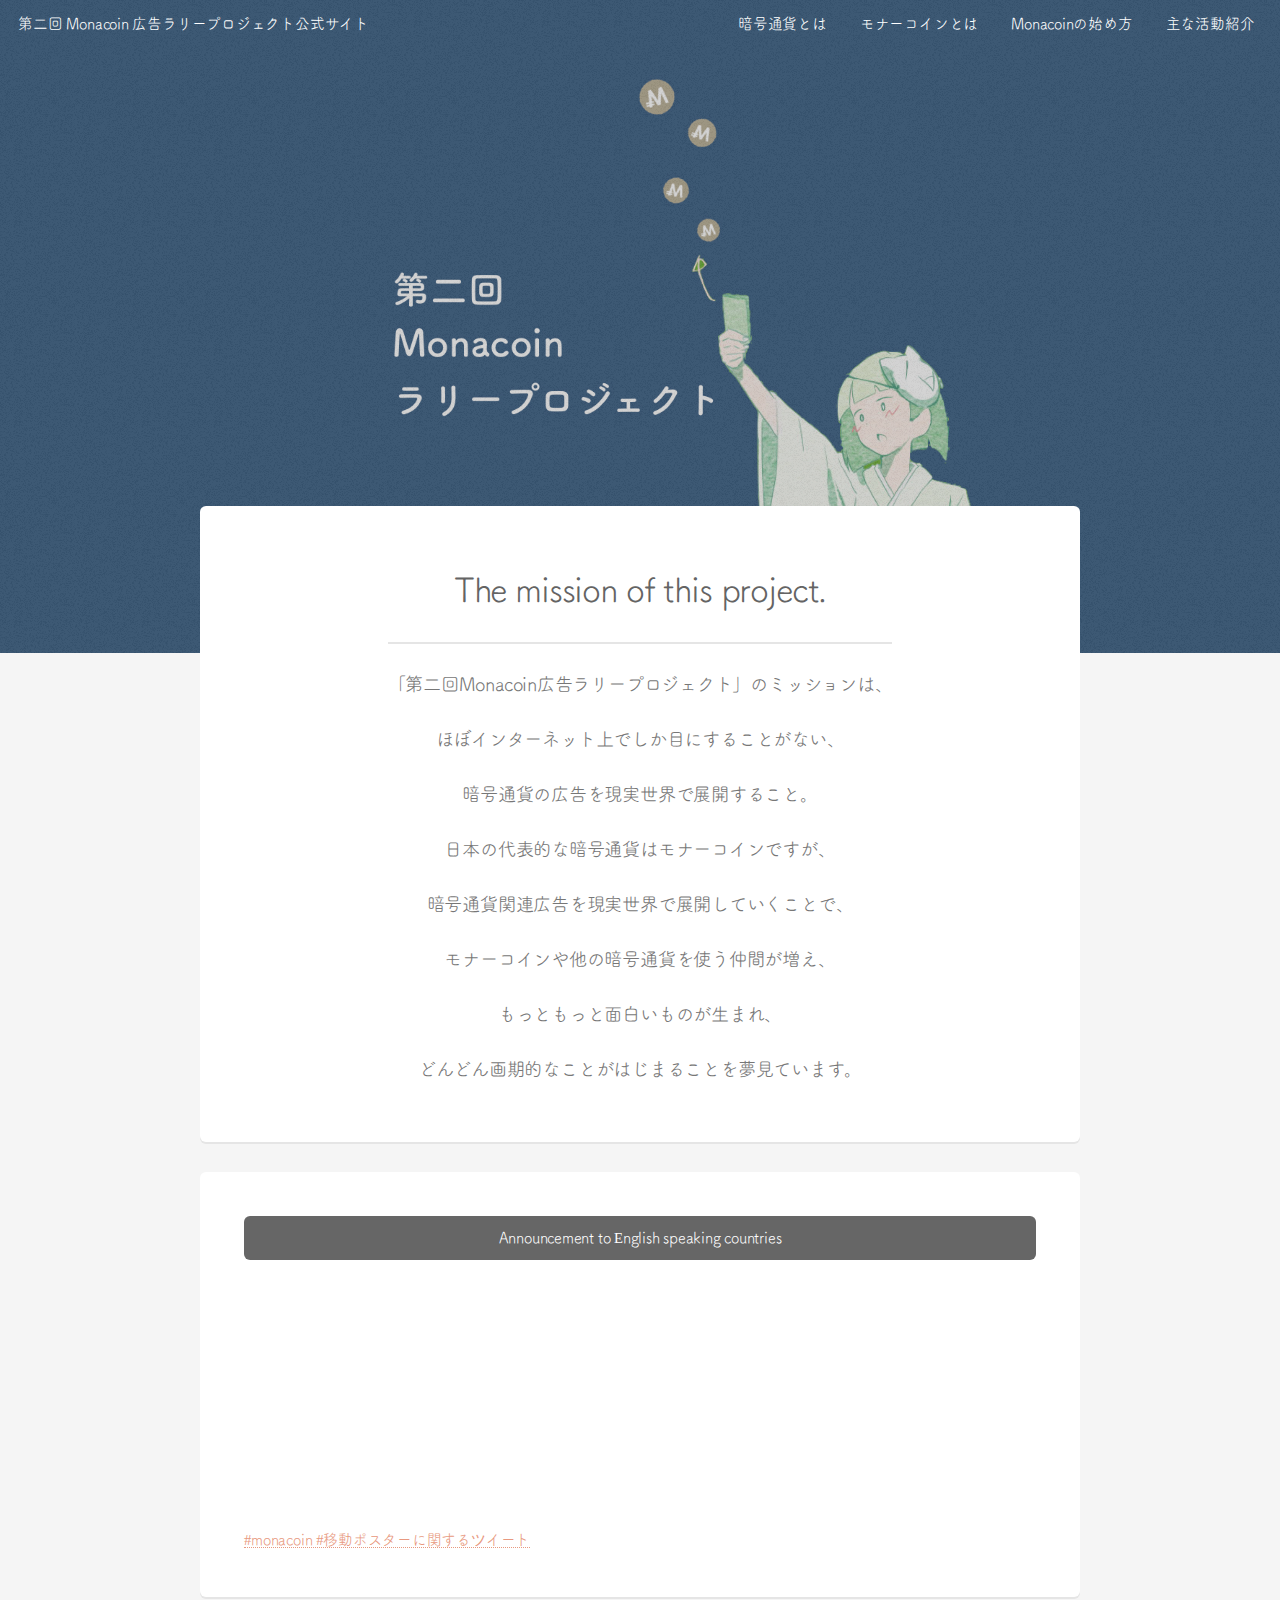
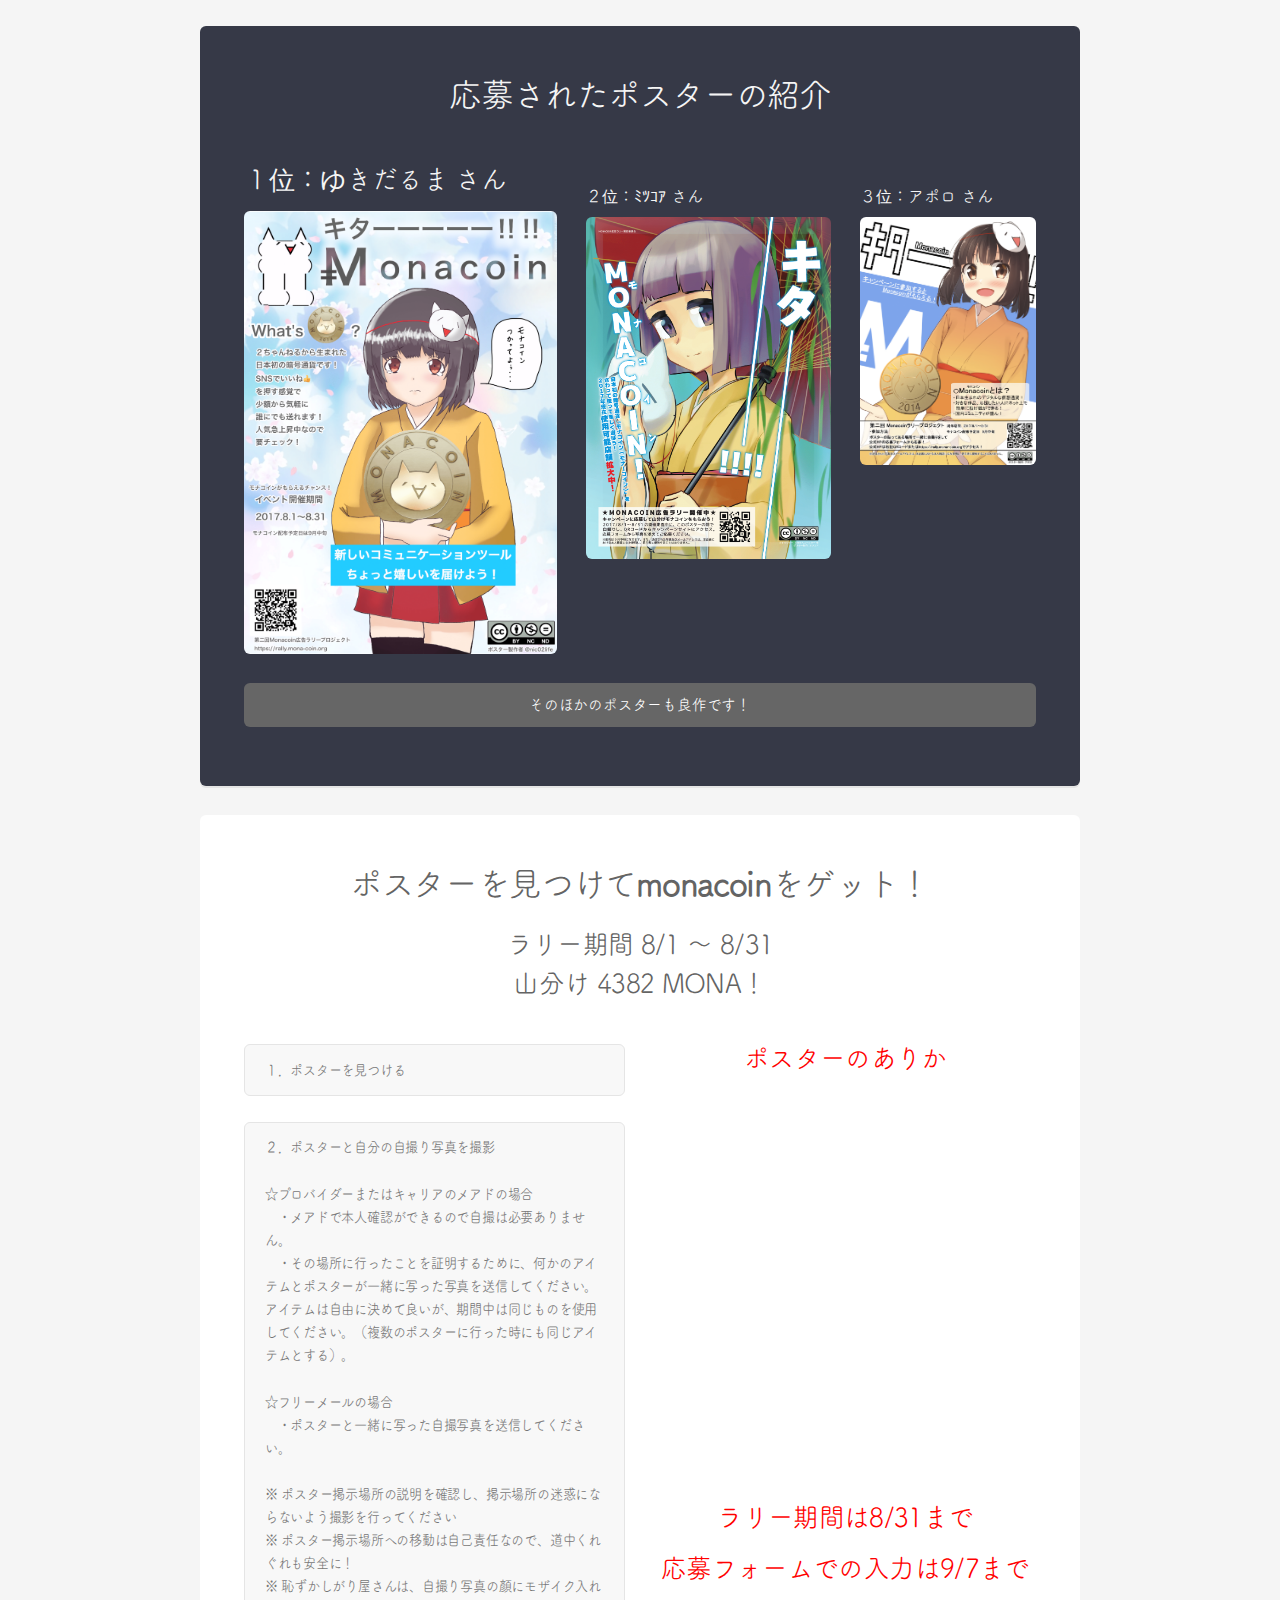
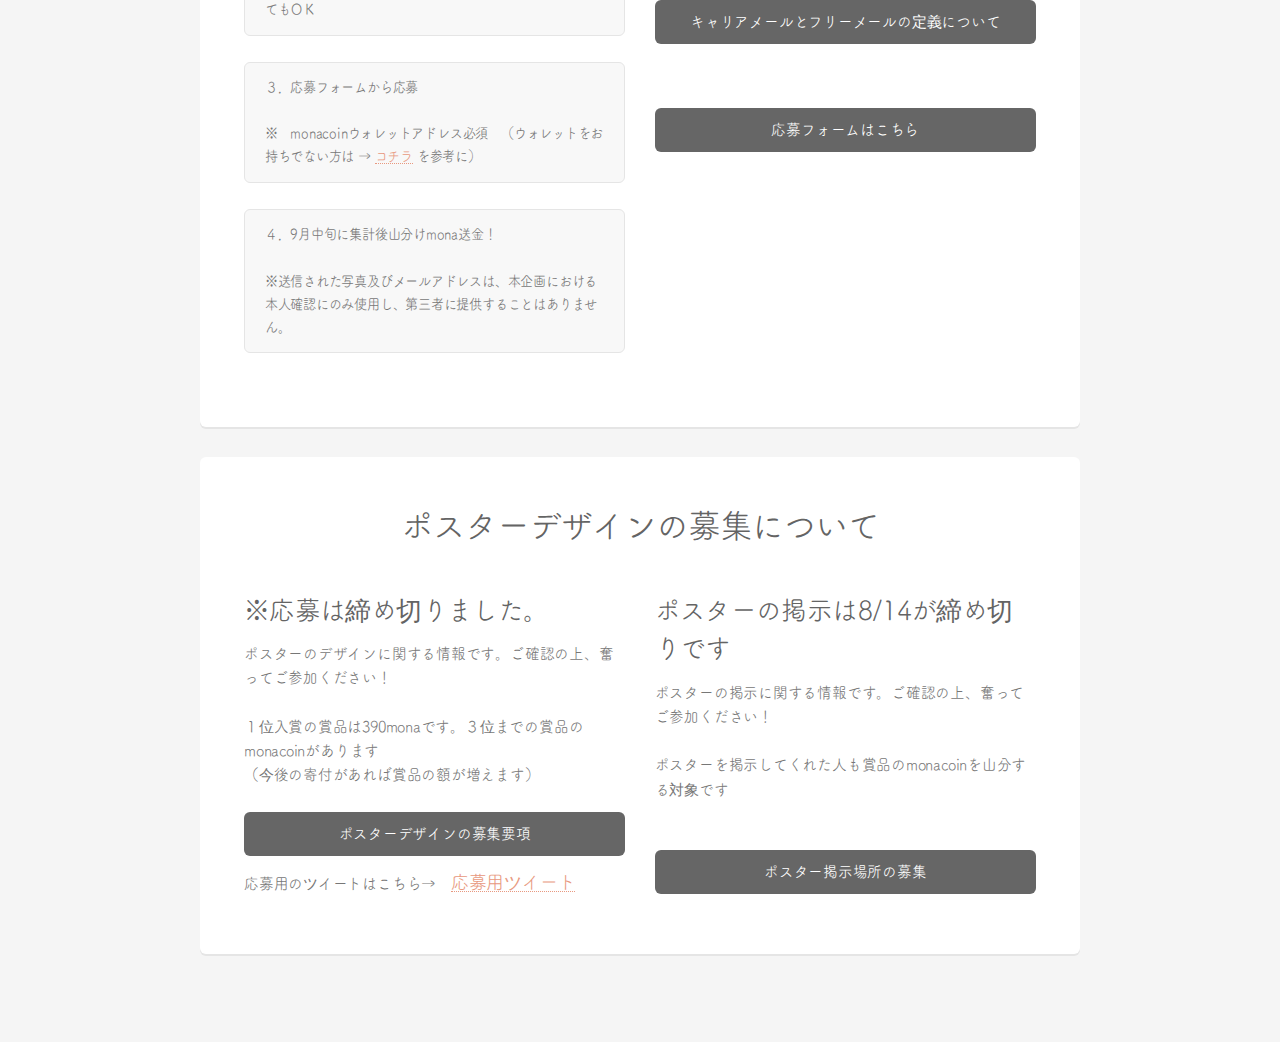
==== commit b7f119bb: "2017.08.30" ====
--- a/index.html
+++ b/index.html
@@ -19,12 +19,6 @@
 				white-space: -o-pre-wrap;
 				white-space: pre-wrap;
 				word-wrap: break-word;
-			}
-			.youtube iframe {
-				width: 100%;
-			}
-			a.twitter-timeline {
-				width: 100%;
 			}
 		</style>
 	</head>
@@ -68,14 +62,11 @@
 					</section>
 
 					<div class="box">
-							<div class="youtube">
-								<iframe width="560" height="315" src="https://www.youtube.com/embed/rz-dYg10IOw" frameborder="0" allowfullscreen></iframe>
-							</div><br /><br />
-							<a class="twitter-timeline" data-dnt="true" href="https://twitter.com/search?q=%23monacoin%20%23%E7%A7%BB%E5%8B%95%E3%83%9D%E3%82%B9%E3%82%BF%E3%83%BC" data-widget-id="894011384211529728">#monacoin #移動ポスターに関するツイート</a> <script>!function(d,s,id){var js,fjs=d.getElementsByTagName(s)[0],p=/^http:/.test(d.location)?'http':'https';if(!d.getElementById(id)){js=d.createElement(s);js.id=id;js.src=p+"://platform.twitter.com/widgets.js";fjs.parentNode.insertBefore(js,fjs);}}(document,"script","twitter-wjs");</script>
-					</div>
-					
-					<div class="box">
-						<a href="https://docs.google.com/document/d/1goUrMZJZzlngFfb4Oi-pU2y3_tO2YwLM4TBCMqVkMQo" target="_blank" class="button default fit">Announcement to English speaking countries</a>
+						<a href="https://docs.google.com/document/d/1goUrMZJZzlngFfb4Oi-pU2y3_tO2YwLM4TBCMqVkMQo" target="_blank" class="button default fit">Announcement to English speaking countries</a><br /><br />
+<iframe src="https://www.youtube.com/embed/rz-dYg10IOw" frameborder="0" allowfullscreen></iframe><br /><br /><br />
+
+<a class="twitter-timeline" data-dnt="true" href="https://twitter.com/search?q=%23monacoin%20%23%E7%A7%BB%E5%8B%95%E3%83%9D%E3%82%B9%E3%82%BF%E3%83%BC" data-widget-id="894011384211529728">#monacoin #移動ポスターに関するツイート</a> <script>!function(d,s,id){var js,fjs=d.getElementsByTagName(s)[0],p=/^http:/.test(d.location)?'http':'https';if(!d.getElementById(id)){js=d.createElement(s);js.id=id;js.src=p+"://platform.twitter.com/widgets.js";fjs.parentNode.insertBefore(js,fjs);}}(document,"script","twitter-wjs");</script>
+
 					</div>
 
 					<div class="box" style="background-color: #363947">
@@ -104,7 +95,8 @@
 					<div class="box">
 						<center>
 							<h2>ポスターを見つけて<b style="font-weight: 900;">monacoin</b>をゲット！</h2>
-							<h3>ラリー期間 8/1 〜 8/31</h3>
+							<h3>ラリー期間 8/1 〜 8/31<br />山分け 4382 MONA！</h3>
+
 						</center>
 						<div class="row">
 
@@ -136,10 +128,11 @@
 							</div>
 							<div class="6u 12u(mobilep)">
 								<center>
-									<h3>ポスターのありか</h3>
+									<br /><h3><font color="red">ポスターのありか</font></h3>
 									<iframe src="https://www.google.com/maps/d/embed?mid=1zCpmYkH3cYXEnZayI6oFJpxoMhI" width="100%" height="400"></iframe>
-									<br /><br />
-
+									<br />
+									<h3><font color="red">ラリー期間は8/31まで</font></h3>
+									<h3><font color="red">応募フォームでの入力は9/7まで</font></h3>
 									<a href="https://docs.google.com/document/d/1_SqQZE_nJAejm38IAKs0la7XahAj1pXcb-C8RgOsW5U/mobilebasic" class="button default fit">キャリアメールとフリーメールの定義について</a><br /><br />
 									
 									
@@ -171,7 +164,7 @@
 							</div>
 
 							<div class="6u 12u(mobilep)">
-								<h3>ポスターの掲示は8/14日が締め切りです</h3>
+    <h3>ポスターの掲示は8/14が締め切りです</h3>
     ポスターの掲示に関する情報です。ご確認の上、奮ってご参加ください！<br /><br />
     ポスターを掲示してくれた人も賞品のmonacoinを山分する対象です<br />
     <br /><br />
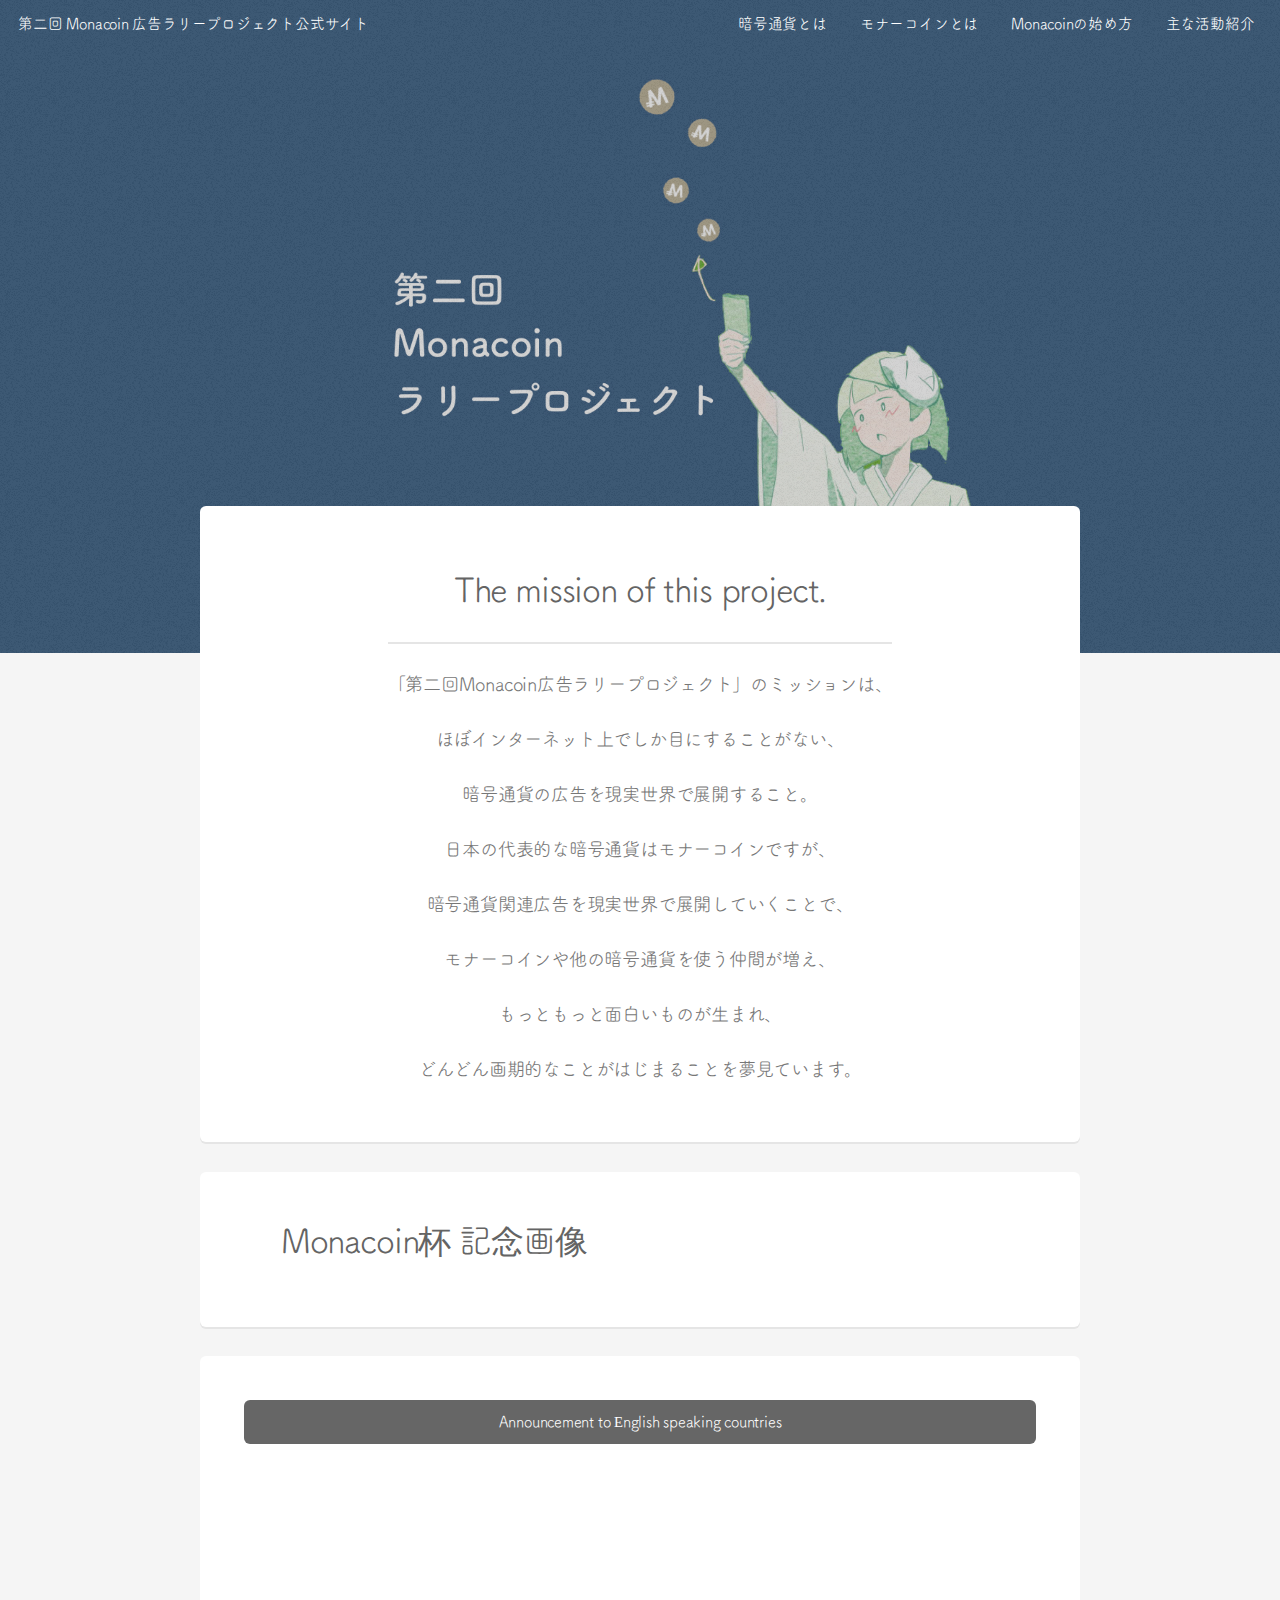
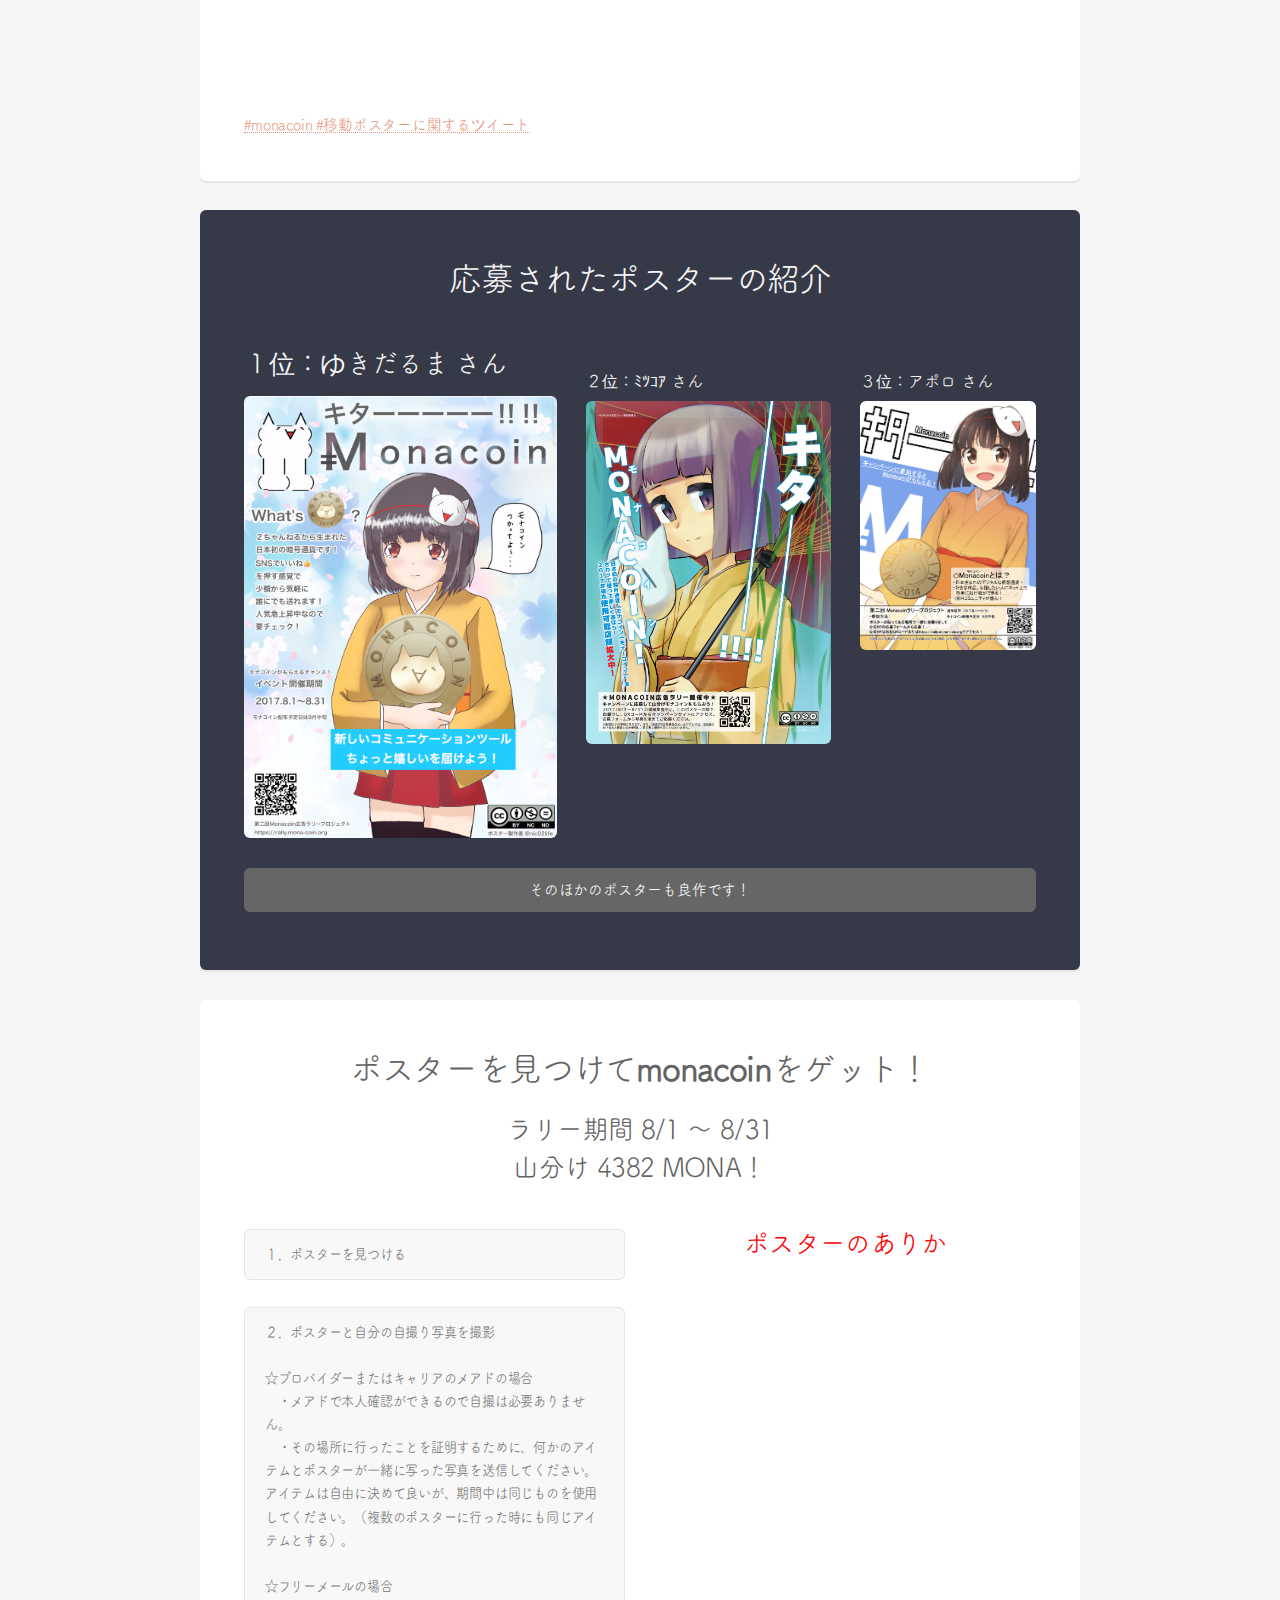
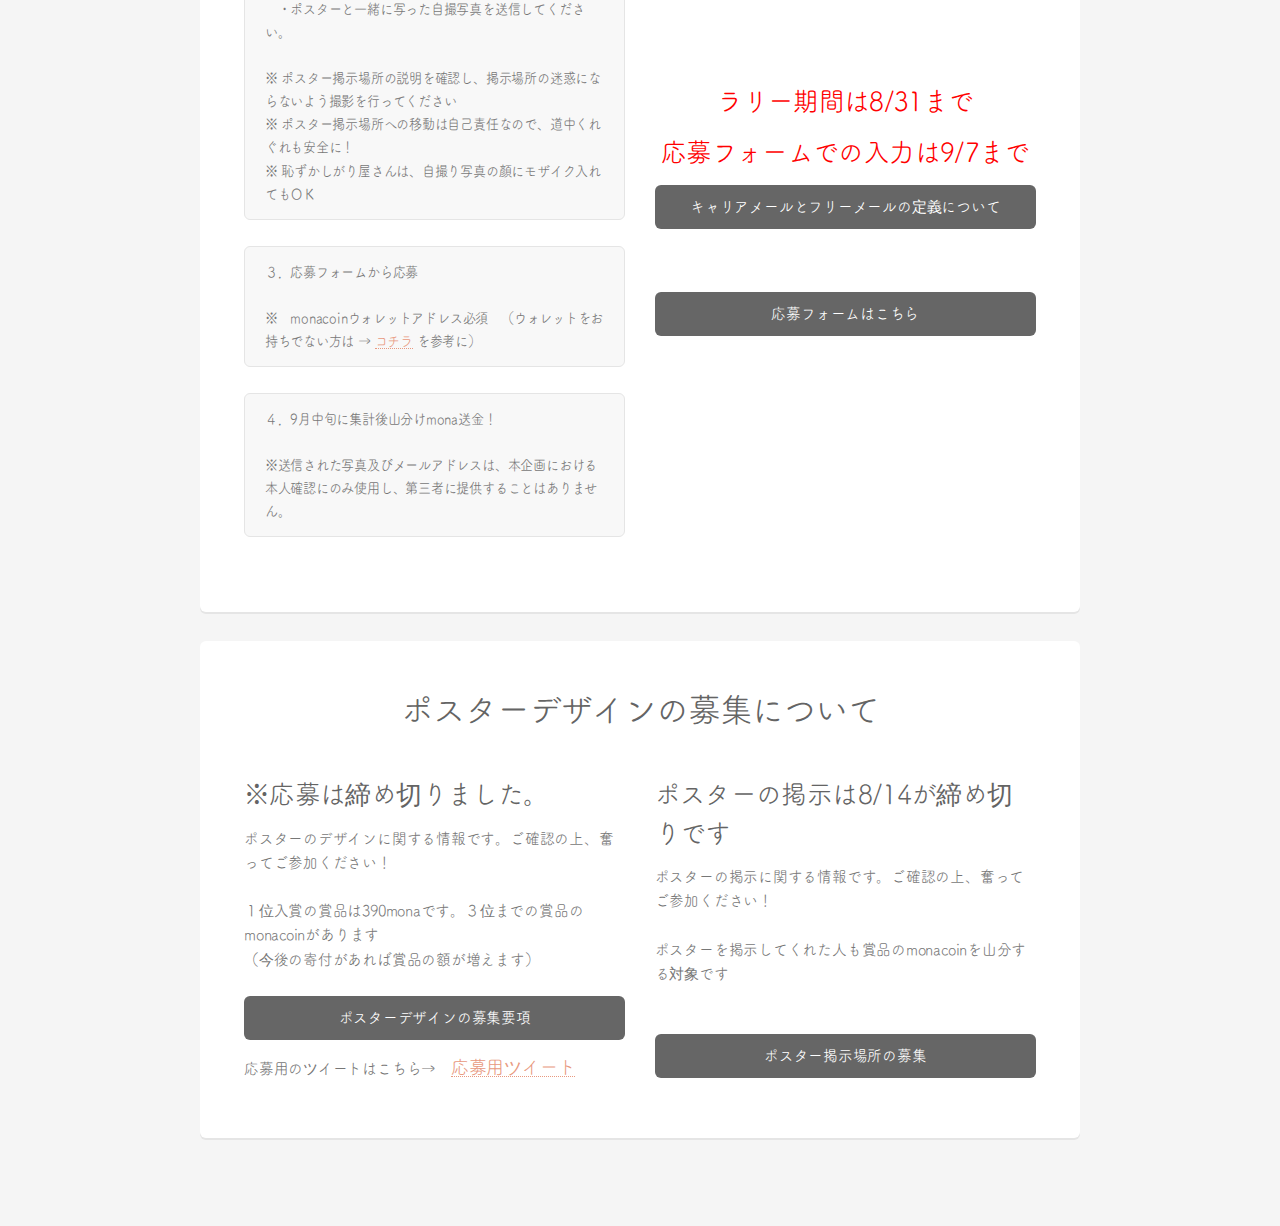
==== commit 2caf0e9f: "Update index.html" ====
--- a/index.html
+++ b/index.html
@@ -62,6 +62,18 @@
 					</section>
 
 					<div class="box">
+						<div class="row">
+							<h2>Monacoin杯 記念画像</h2>
+							<div class="6u 12u(mobilep)">
+								<span class="image fit"><img src="images/p1.png" alt="" /></span>
+							</div>
+							<div class="6u 12u(mobilep)">
+								<span class="image fit"><img src="images/p2.png" alt="" /></span>
+							</div>
+						</div>
+					</div>
+					
+					<div class="box">
 						<a href="https://docs.google.com/document/d/1goUrMZJZzlngFfb4Oi-pU2y3_tO2YwLM4TBCMqVkMQo" target="_blank" class="button default fit">Announcement to English speaking countries</a><br /><br />
 <iframe src="https://www.youtube.com/embed/rz-dYg10IOw" frameborder="0" allowfullscreen></iframe><br /><br /><br />
 
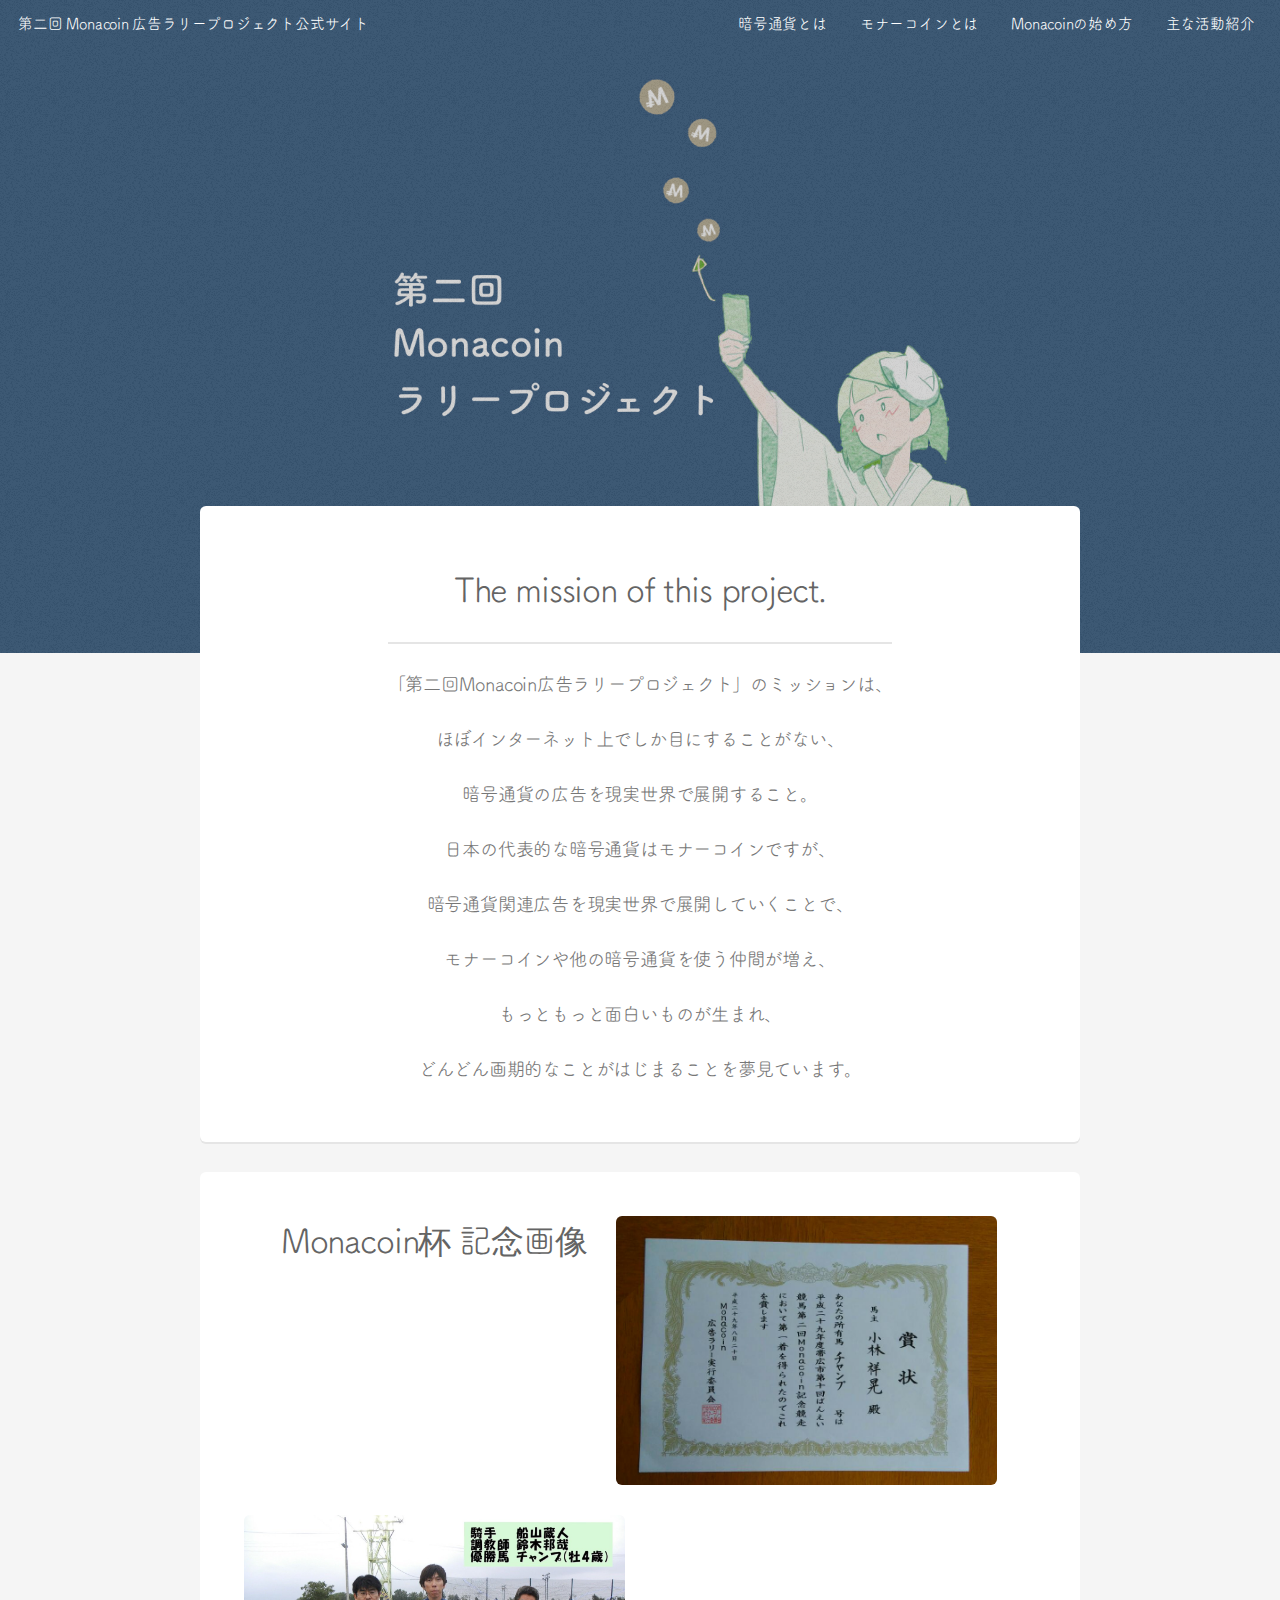
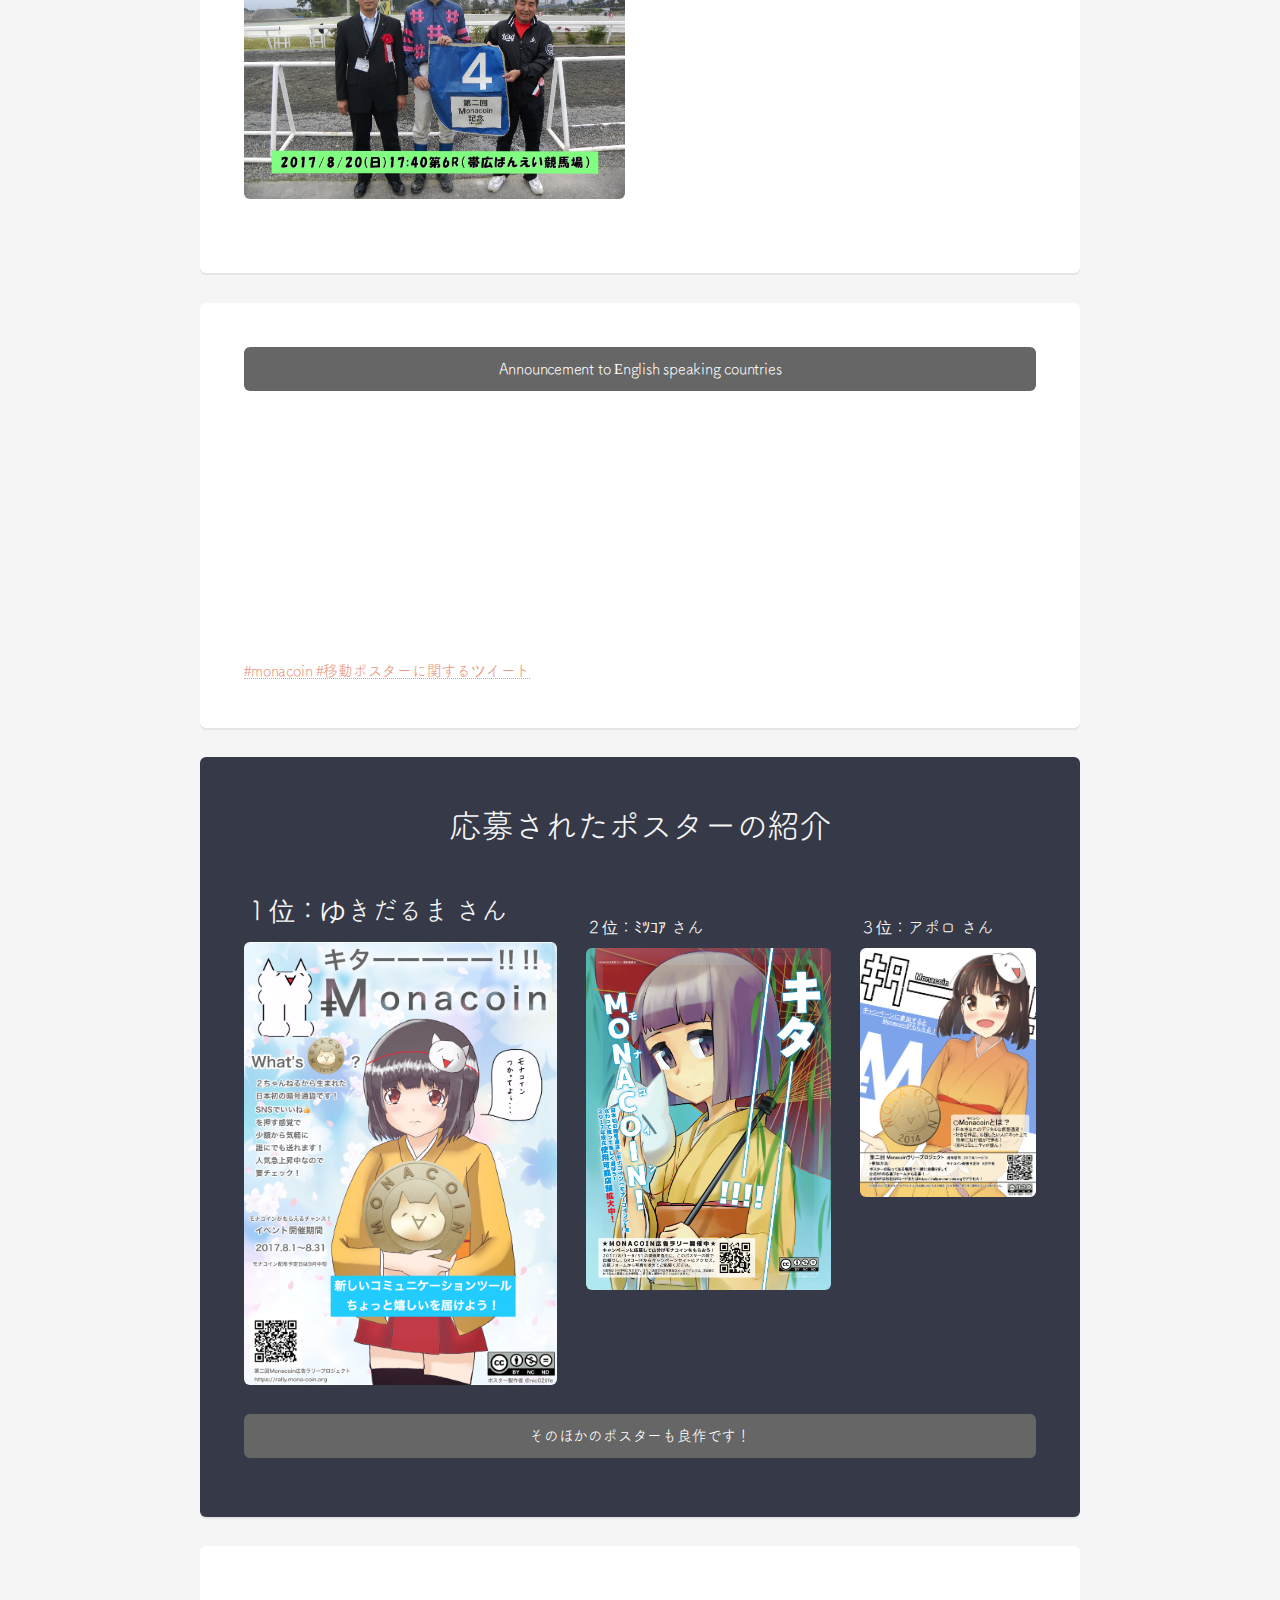
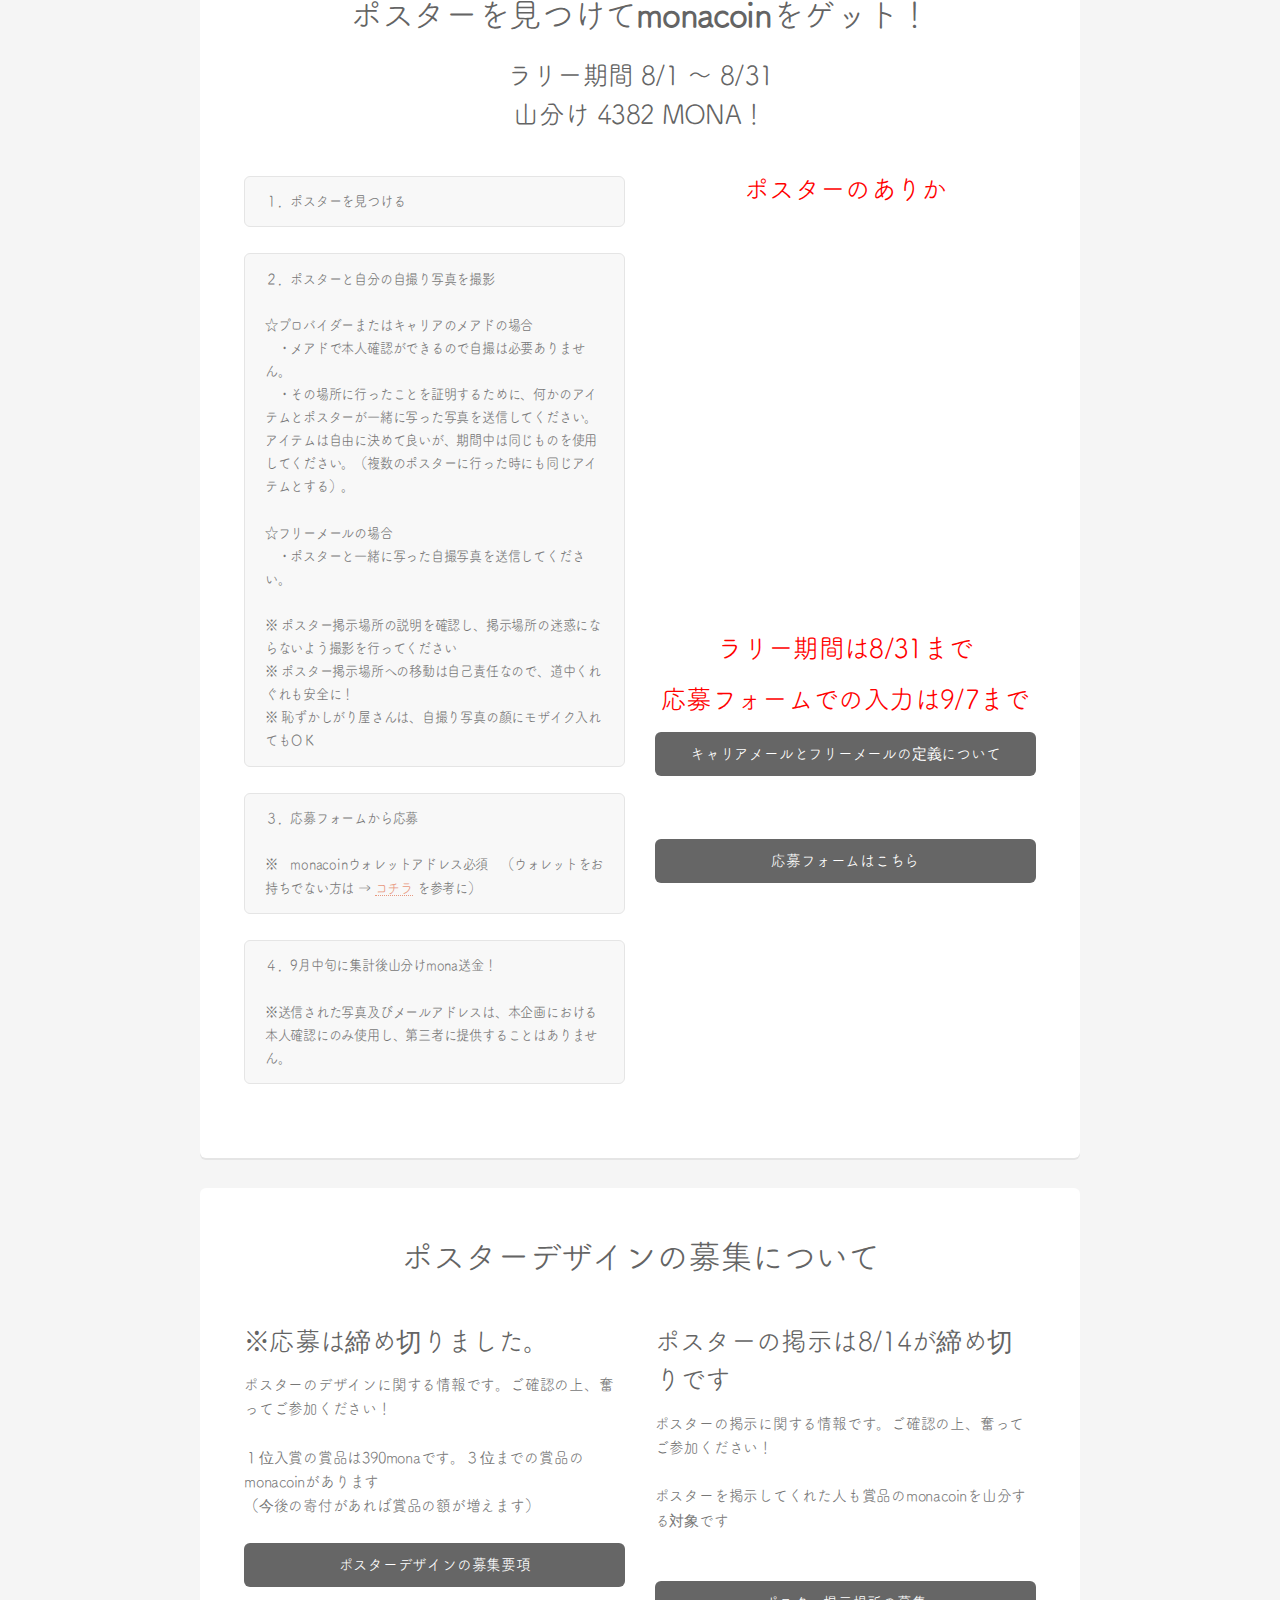
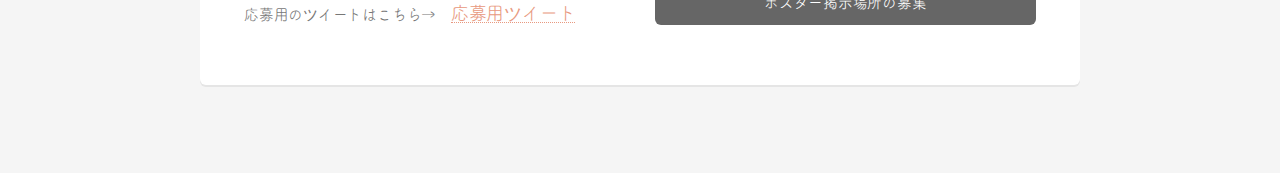
==== commit 02cd19ca: "2017.09.20" ====
--- a/index.html
+++ b/index.html
@@ -65,10 +65,10 @@
 						<div class="row">
 							<h2>Monacoin杯 記念画像</h2>
 							<div class="6u 12u(mobilep)">
-								<span class="image fit"><img src="images/p1.png" alt="" /></span>
-							</div>
-							<div class="6u 12u(mobilep)">
-								<span class="image fit"><img src="images/p2.png" alt="" /></span>
+								<span class="image fit"><img src="images/p1.jpg" alt="" /></span>
+							</div>
+							<div class="6u 12u(mobilep)">
+								<span class="image fit"><img src="images/p2.jpg" alt="" /></span>
 							</div>
 						</div>
 					</div>
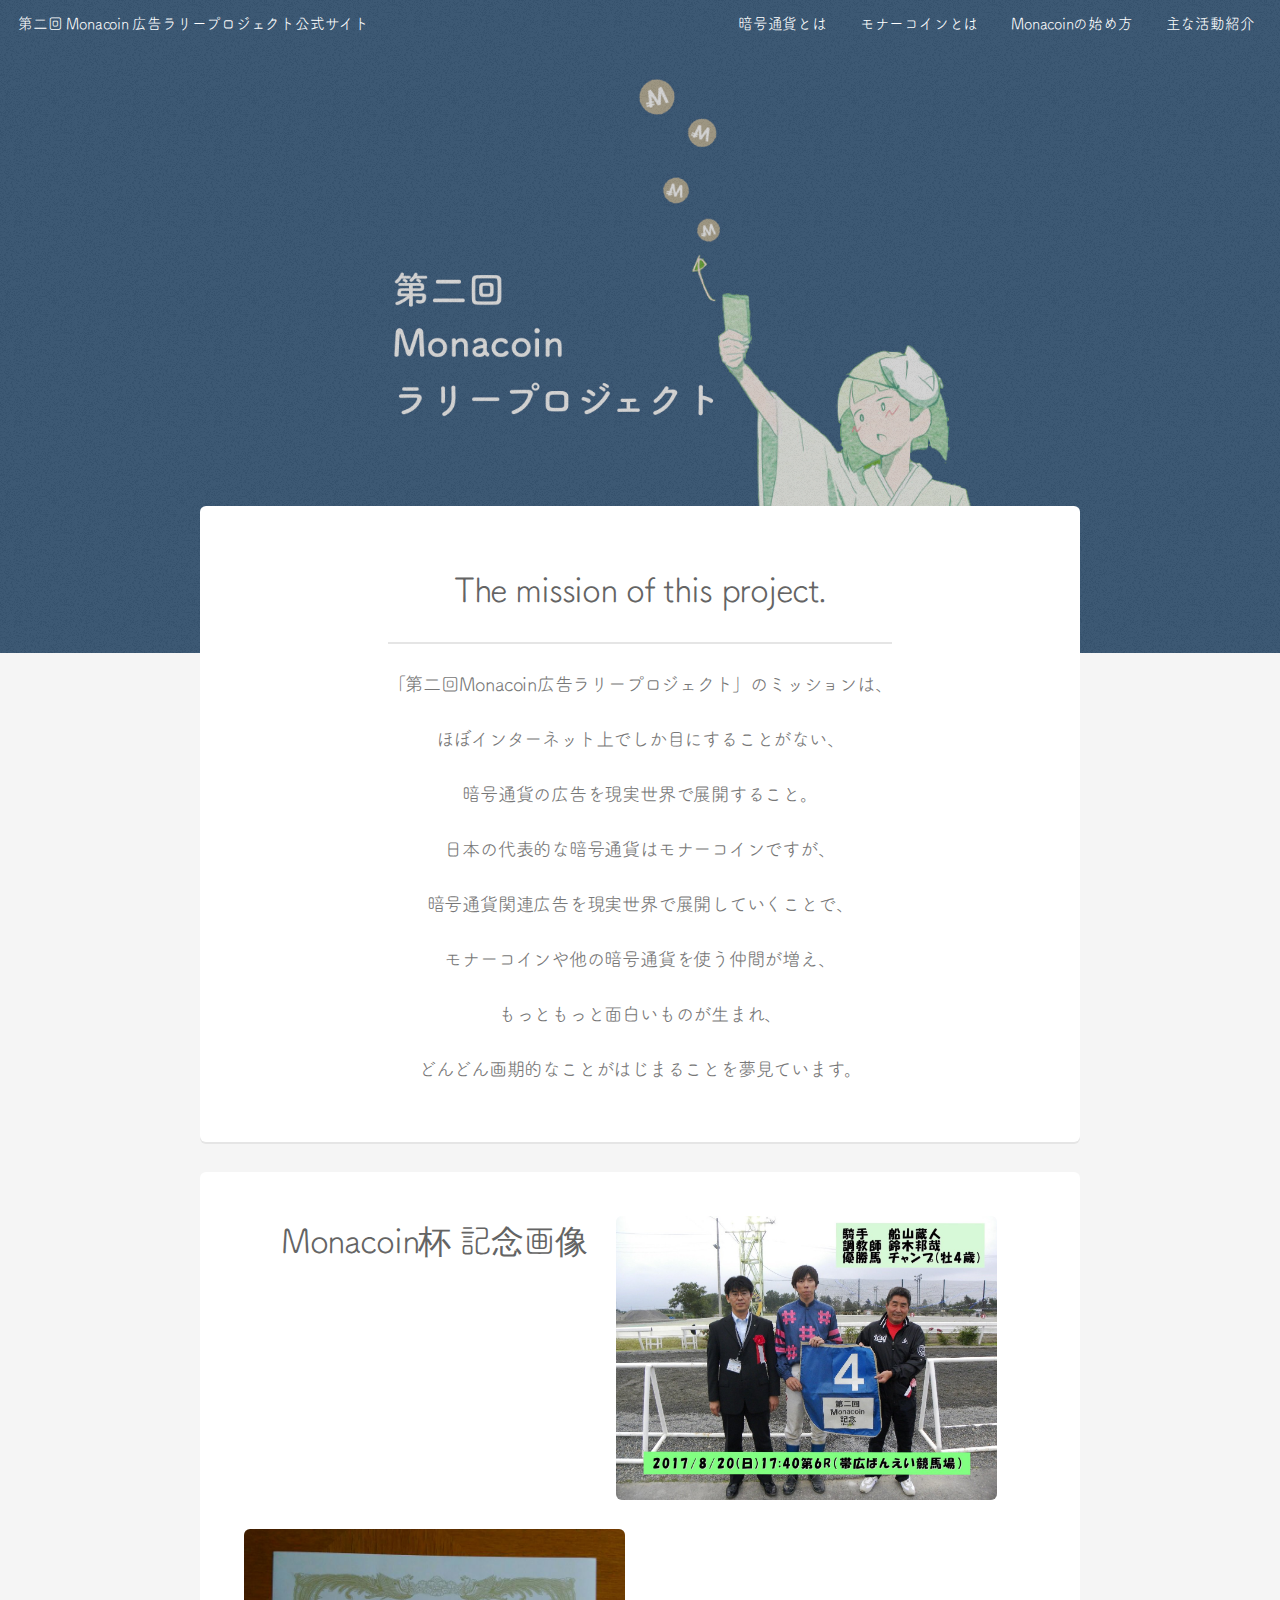
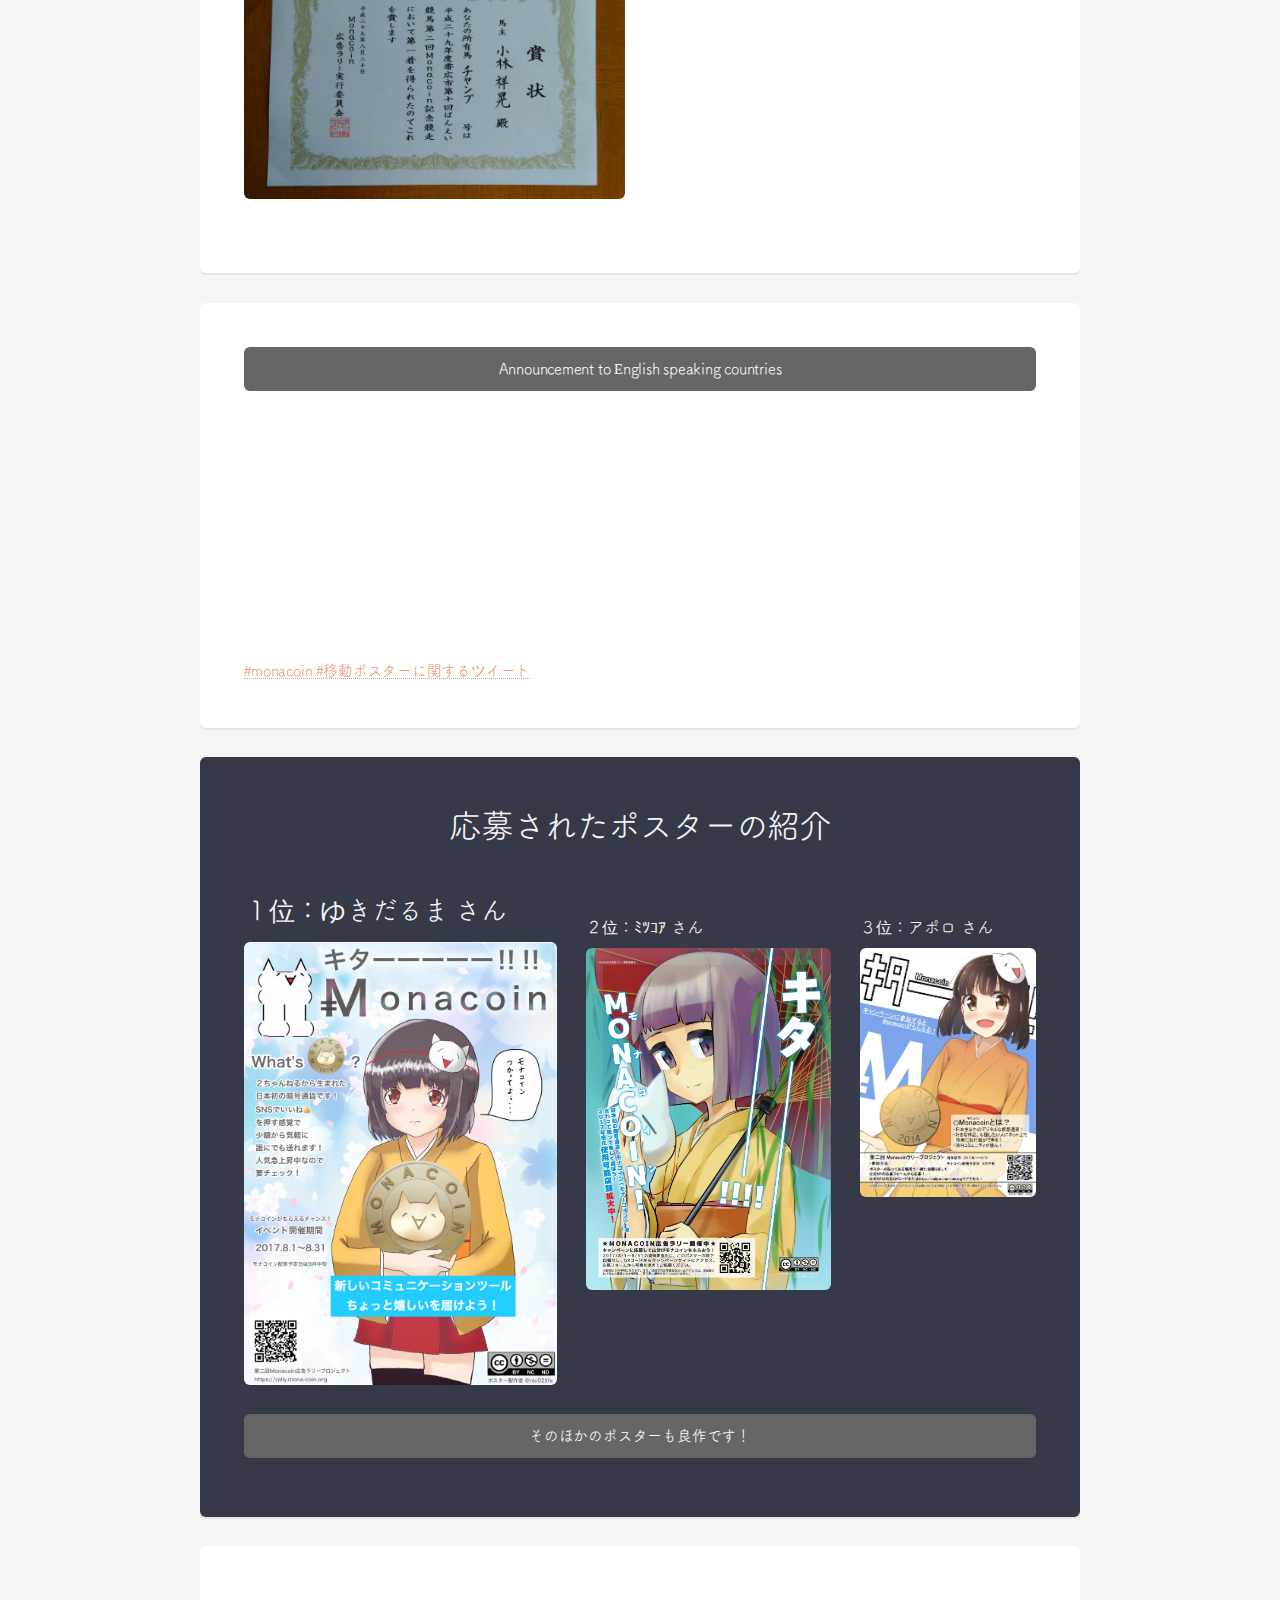
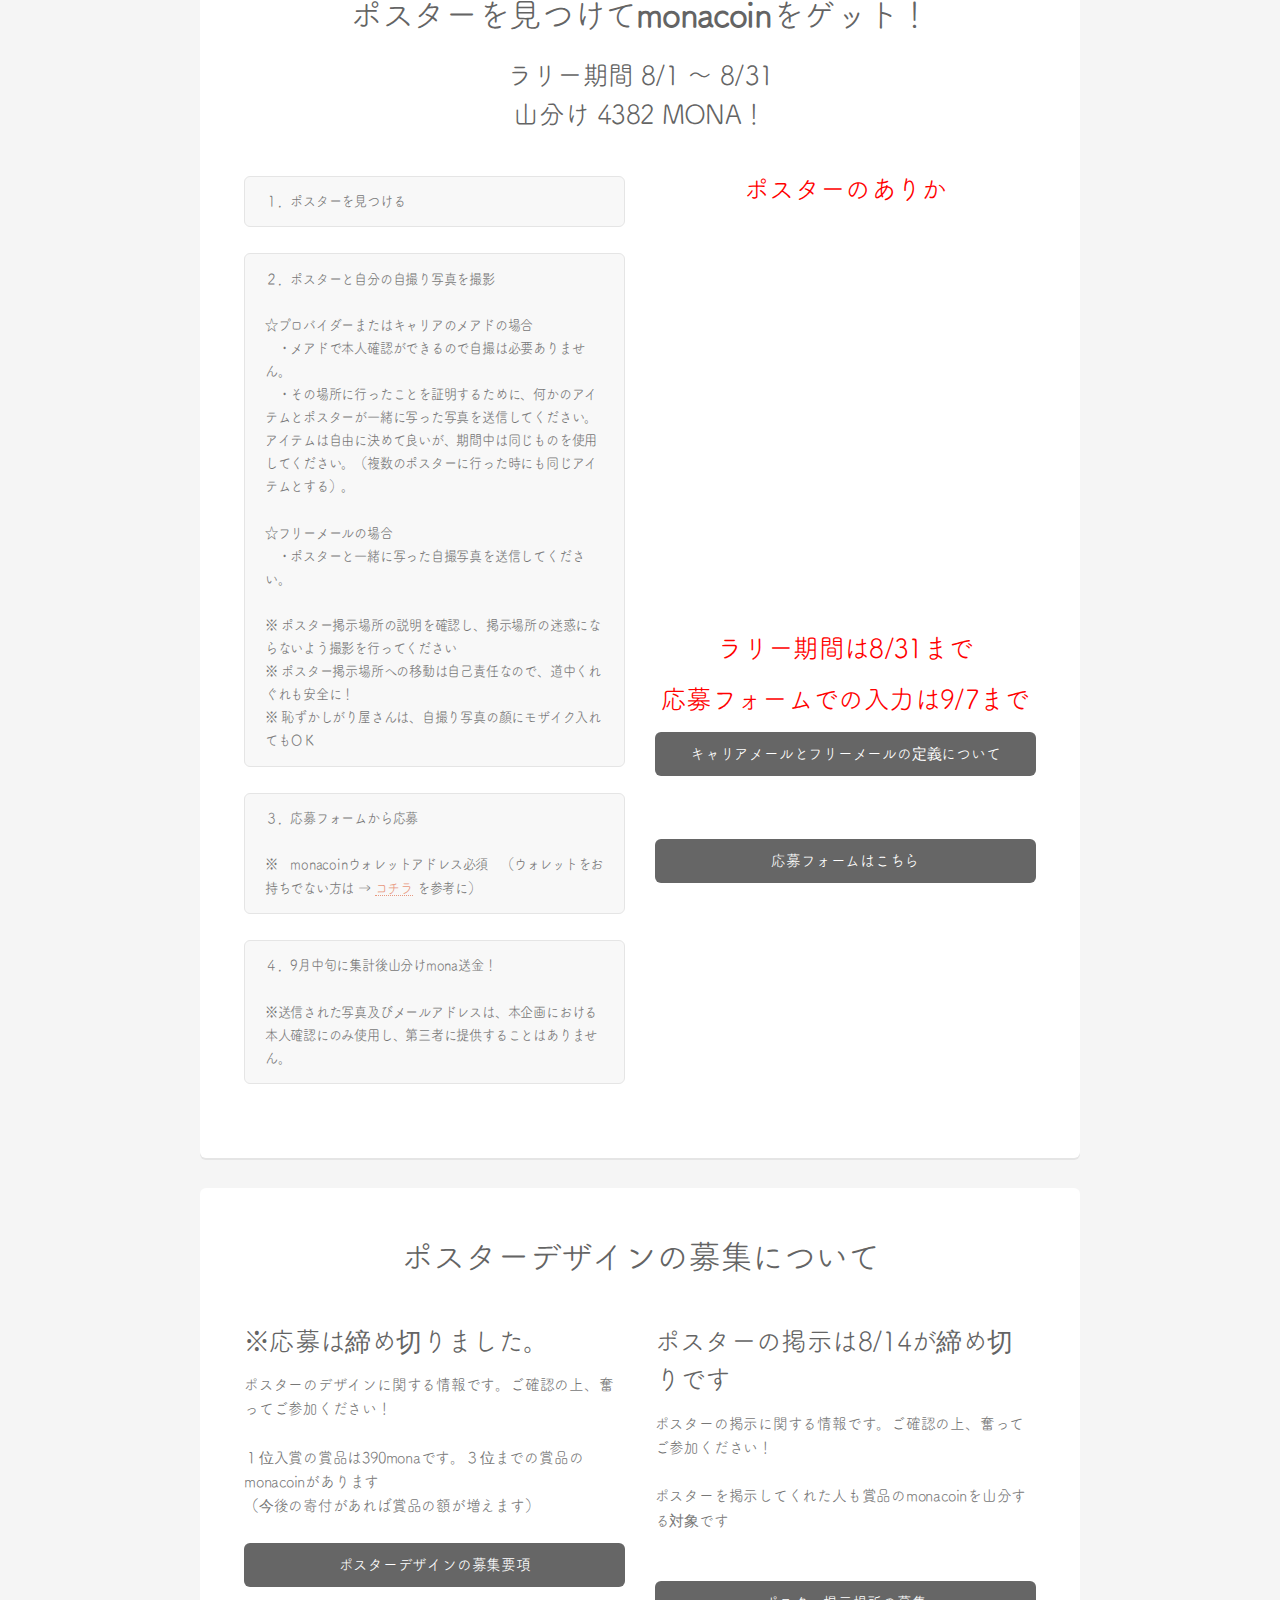
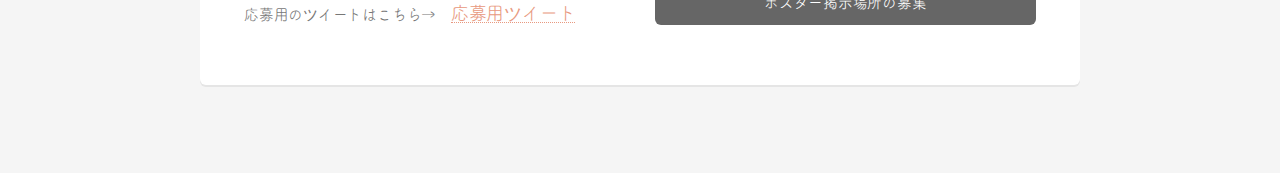
==== commit ecccb5e7: "2017.09.20" ====
--- a/index.html
+++ b/index.html
@@ -65,10 +65,10 @@
 						<div class="row">
 							<h2>Monacoin杯 記念画像</h2>
 							<div class="6u 12u(mobilep)">
+								<span class="image fit"><img src="images/p2.jpg" alt="" /></span>
+							</div>
+							<div class="6u 12u(mobilep)">
 								<span class="image fit"><img src="images/p1.jpg" alt="" /></span>
-							</div>
-							<div class="6u 12u(mobilep)">
-								<span class="image fit"><img src="images/p2.jpg" alt="" /></span>
 							</div>
 						</div>
 					</div>
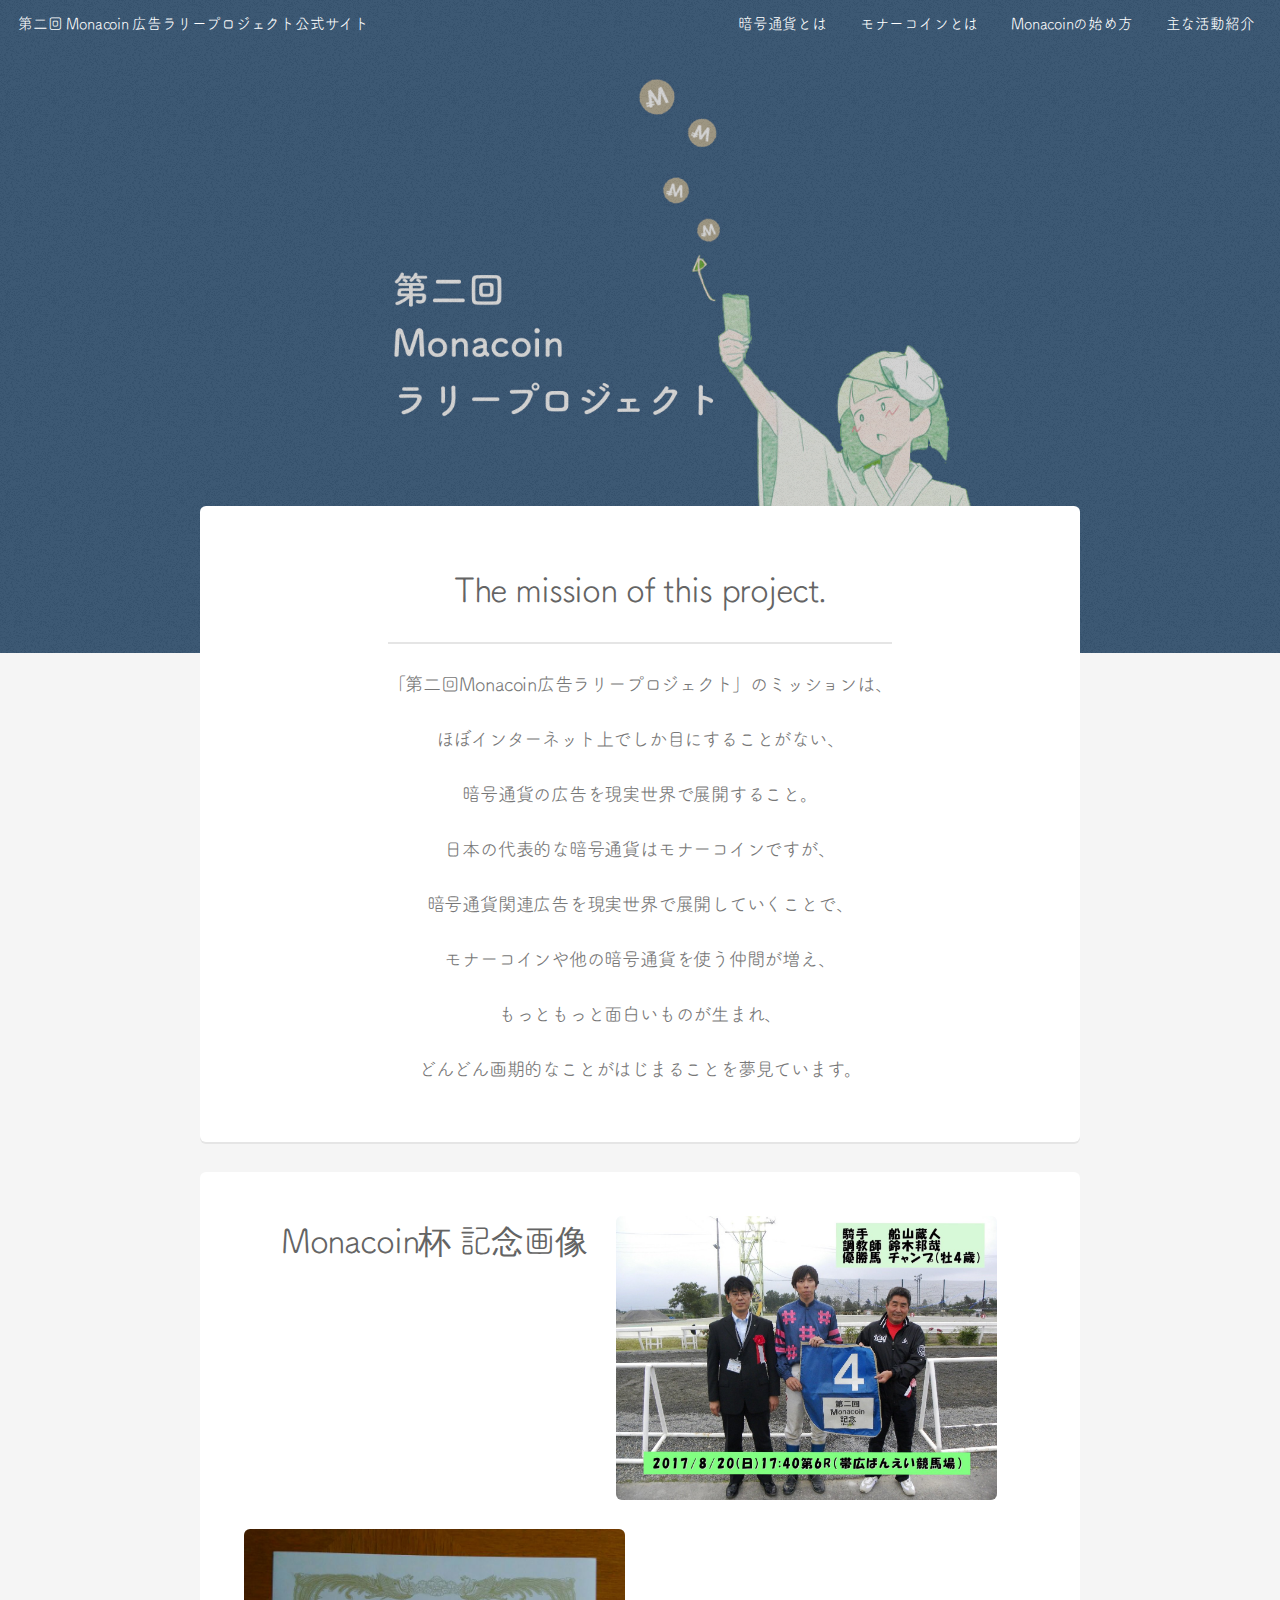
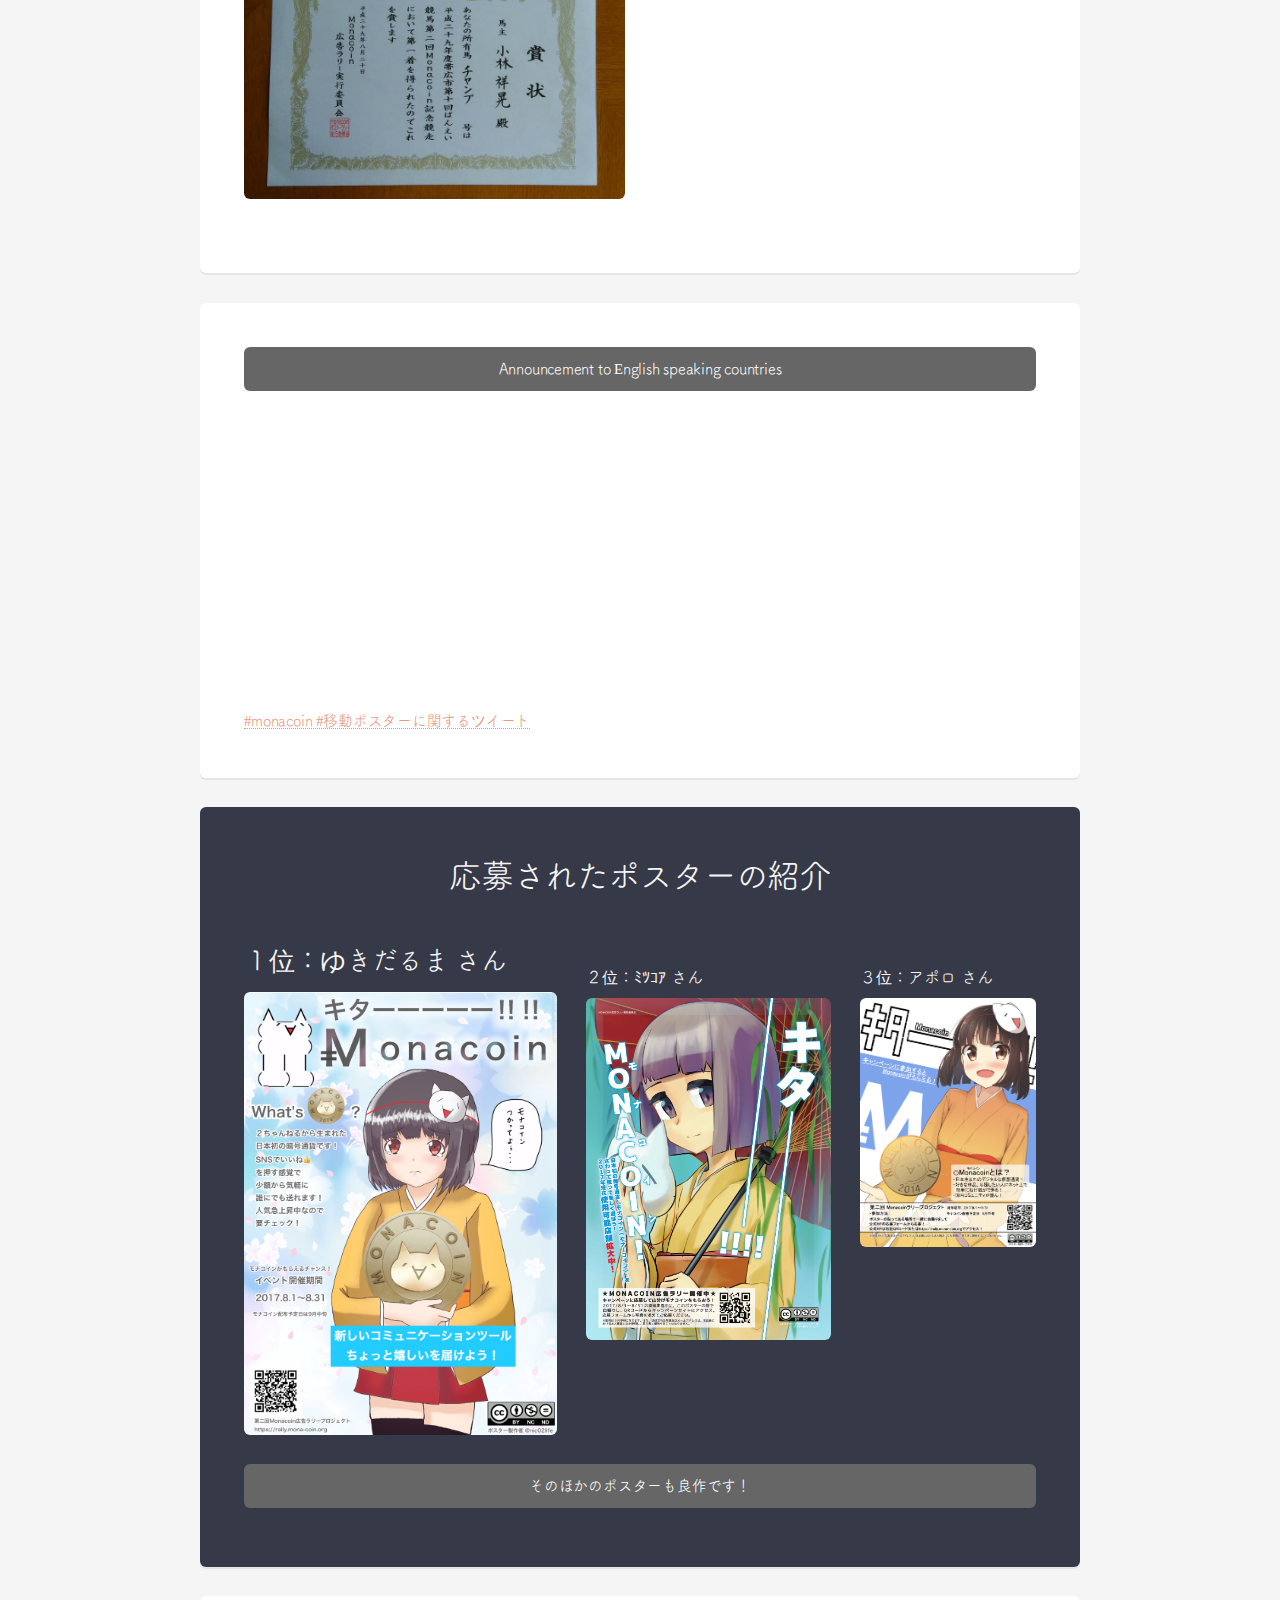
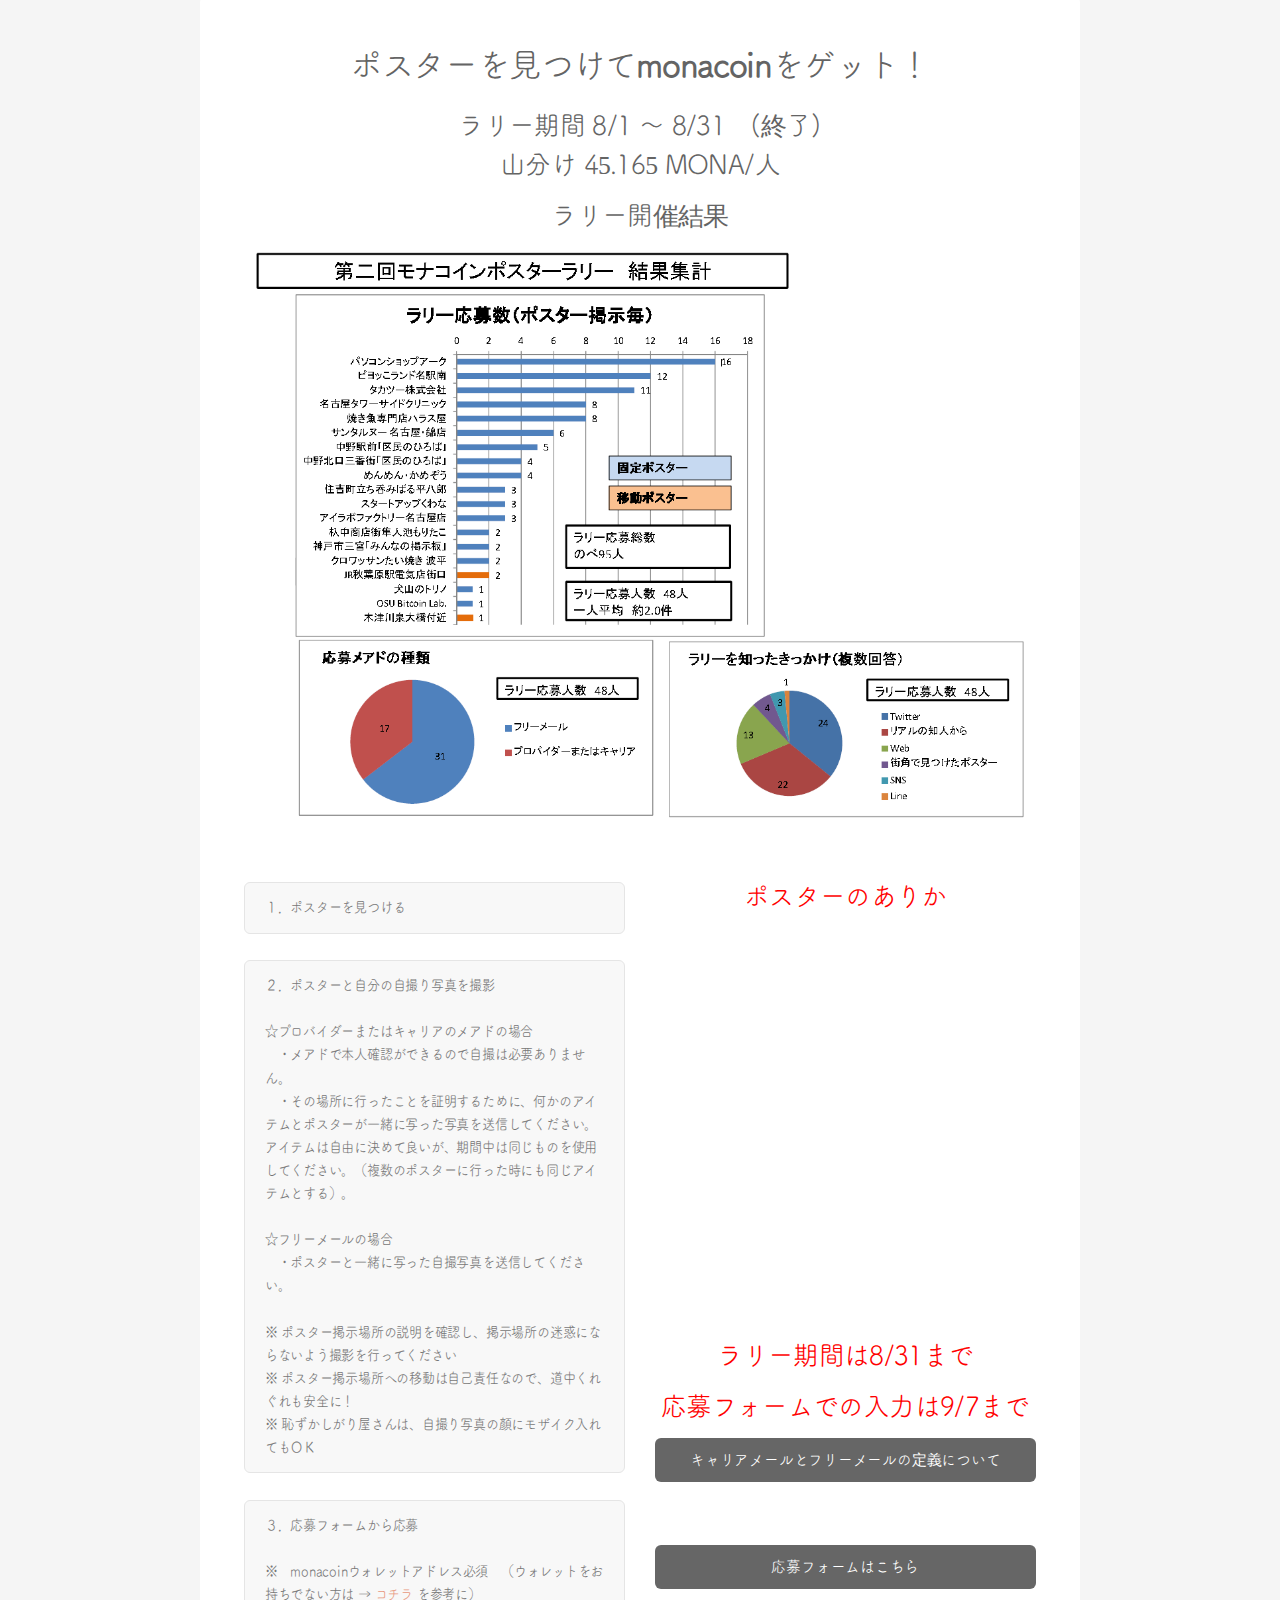
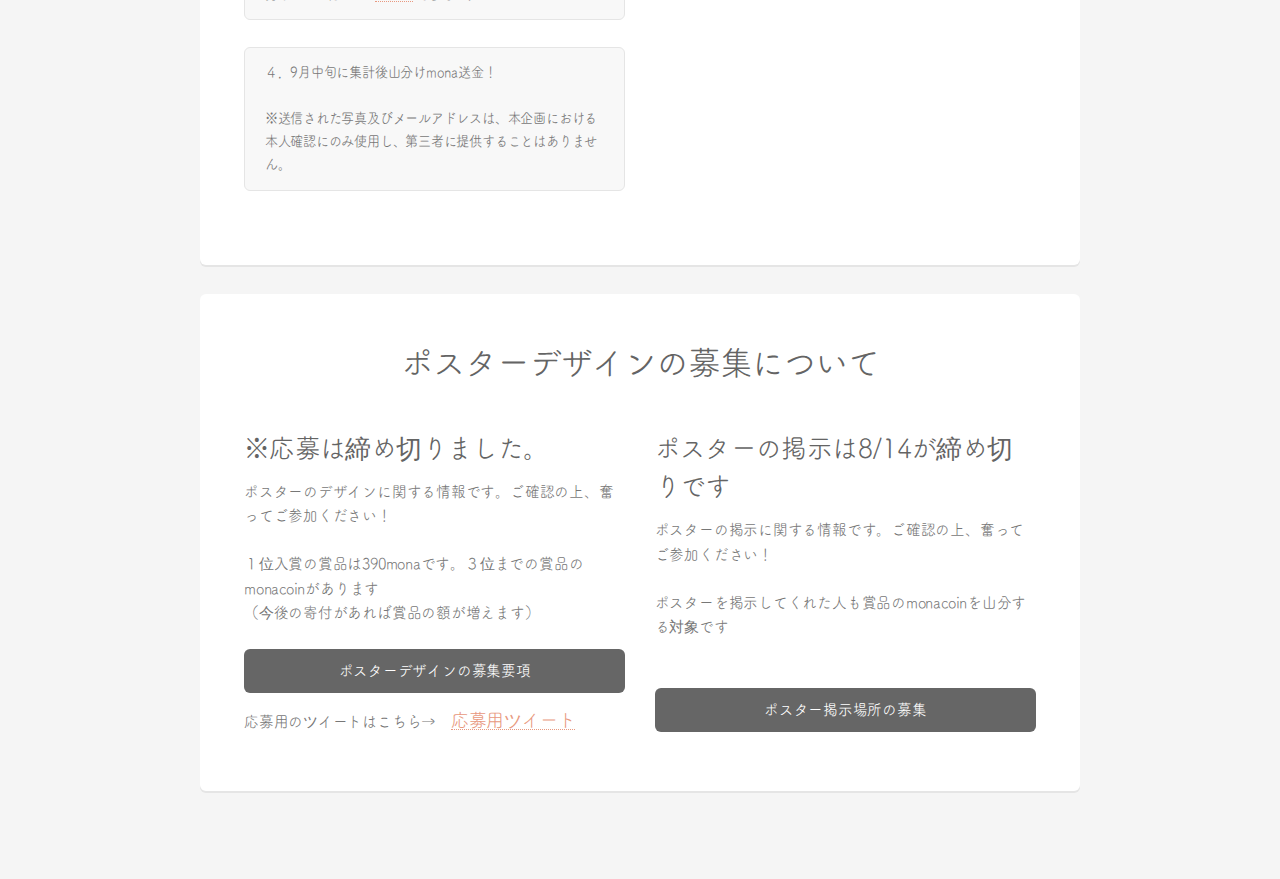
==== commit d490366c: "ラリー結果に関する修正(20171031)" ====
--- a/index.html
+++ b/index.html
@@ -65,17 +65,17 @@
 						<div class="row">
 							<h2>Monacoin杯 記念画像</h2>
 							<div class="6u 12u(mobilep)">
-								<span class="image fit"><img src="images/p2.jpg" alt="" /></span>
-							</div>
-							<div class="6u 12u(mobilep)">
-								<span class="image fit"><img src="images/p1.jpg" alt="" /></span>
+								<span class="image fit"><img src="/images/p2.jpg" alt="" /></span>
+							</div>
+							<div class="6u 12u(mobilep)">
+								<span class="image fit"><img src="/images/p1.jpg" alt="" /></span>
 							</div>
 						</div>
 					</div>
 					
 					<div class="box">
 						<a href="https://docs.google.com/document/d/1goUrMZJZzlngFfb4Oi-pU2y3_tO2YwLM4TBCMqVkMQo" target="_blank" class="button default fit">Announcement to English speaking countries</a><br /><br />
-<iframe src="https://www.youtube.com/embed/rz-dYg10IOw" frameborder="0" allowfullscreen></iframe><br /><br /><br />
+<iframe src="https://www.youtube.com/embed/rz-dYg10IOw" width="50%" height="200" frameborder="0" allowfullscreen></iframe><br /><br /><br />
 
 <a class="twitter-timeline" data-dnt="true" href="https://twitter.com/search?q=%23monacoin%20%23%E7%A7%BB%E5%8B%95%E3%83%9D%E3%82%B9%E3%82%BF%E3%83%BC" data-widget-id="894011384211529728">#monacoin #移動ポスターに関するツイート</a> <script>!function(d,s,id){var js,fjs=d.getElementsByTagName(s)[0],p=/^http:/.test(d.location)?'http':'https';if(!d.getElementById(id)){js=d.createElement(s);js.id=id;js.src=p+"://platform.twitter.com/widgets.js";fjs.parentNode.insertBefore(js,fjs);}}(document,"script","twitter-wjs");</script>
 
@@ -107,8 +107,9 @@
 					<div class="box">
 						<center>
 							<h2>ポスターを見つけて<b style="font-weight: 900;">monacoin</b>をゲット！</h2>
-							<h3>ラリー期間 8/1 〜 8/31<br />山分け 4382 MONA！</h3>
-
+							<h3>ラリー期間 8/1 〜 8/31　(終了)<br />山分け 45.165 MONA/人</h3>
+                                                        <h3>ラリー開催結果</h3>
+                                                        <span class="image fit"><img src="/images/quest.png" alt="" /></span>
 						</center>
 						<div class="row">
 
@@ -140,7 +141,8 @@
 							</div>
 							<div class="6u 12u(mobilep)">
 								<center>
-									<br /><h3><font color="red">ポスターのありか</font></h3>
+									<br />
+                                                                        <h3><font color="red">ポスターのありか</font></h3>
 									<iframe src="https://www.google.com/maps/d/embed?mid=1zCpmYkH3cYXEnZayI6oFJpxoMhI" width="100%" height="400"></iframe>
 									<br />
 									<h3><font color="red">ラリー期間は8/31まで</font></h3>
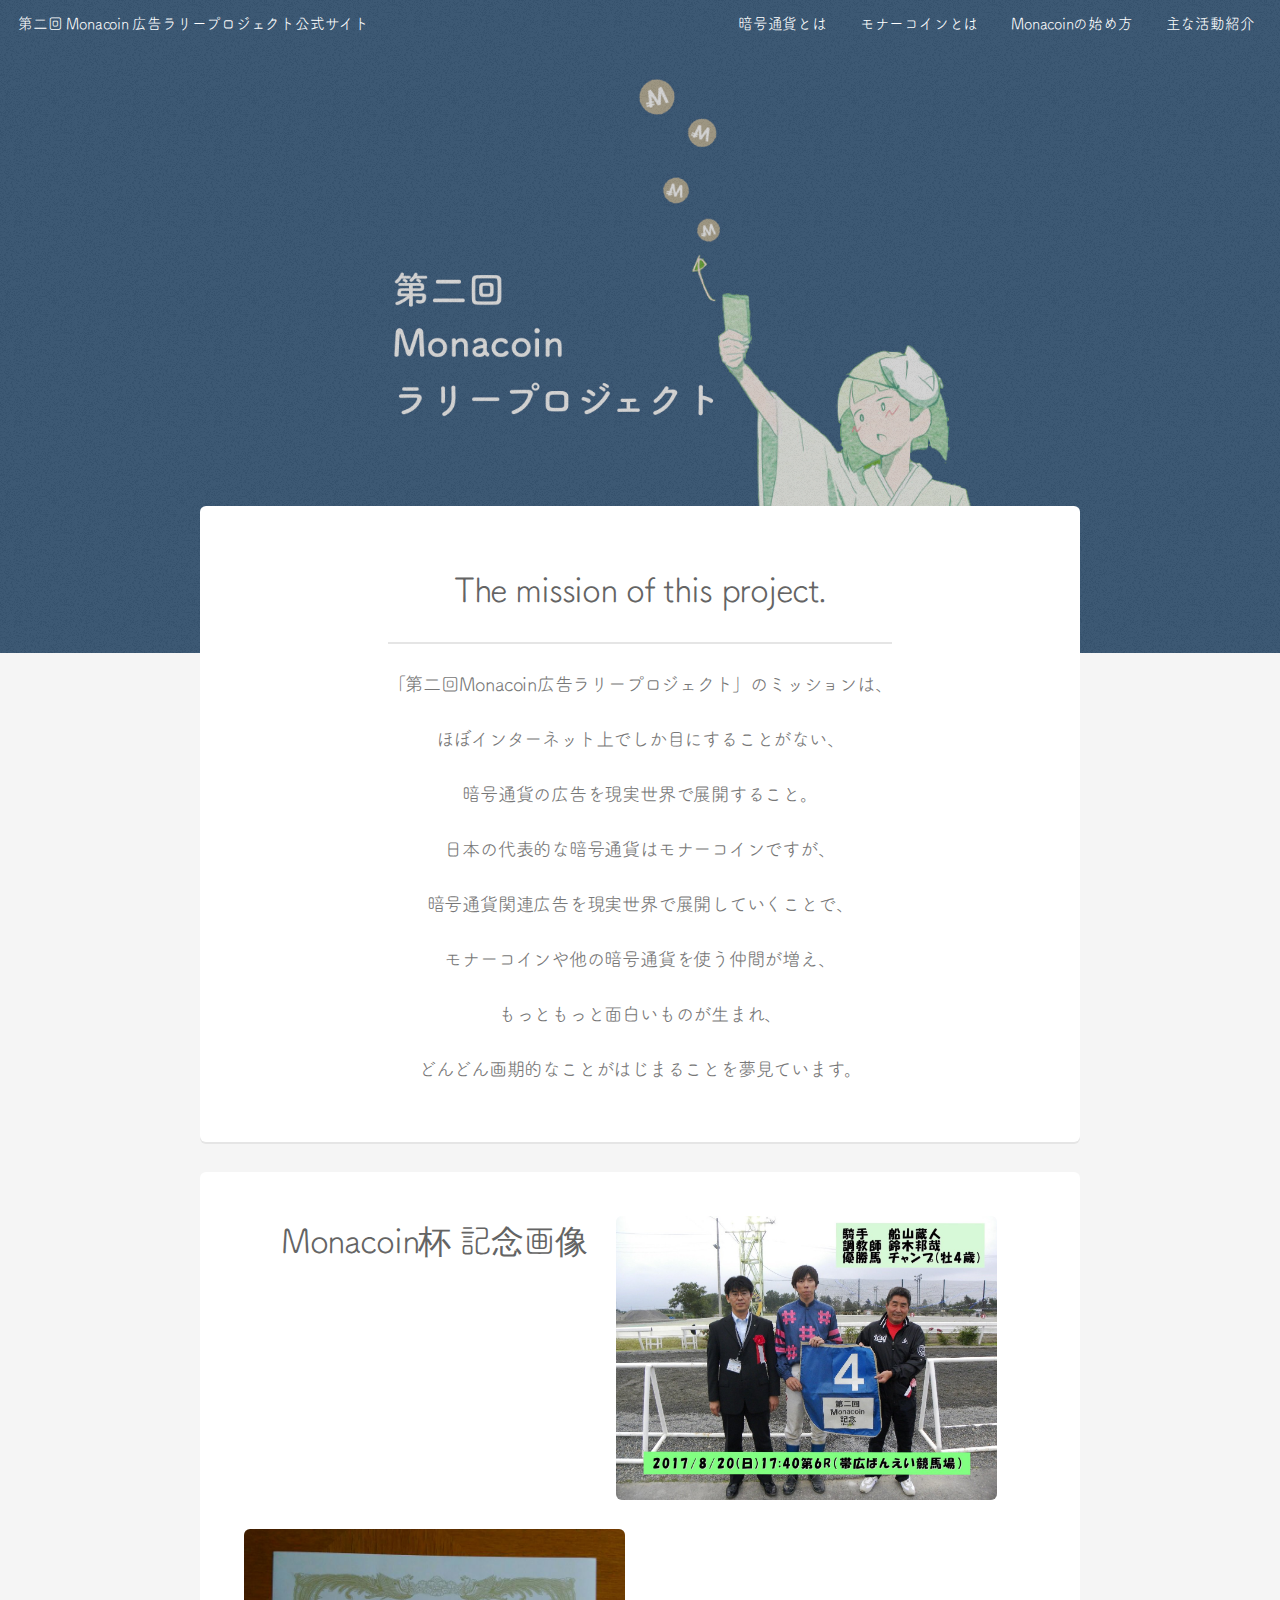
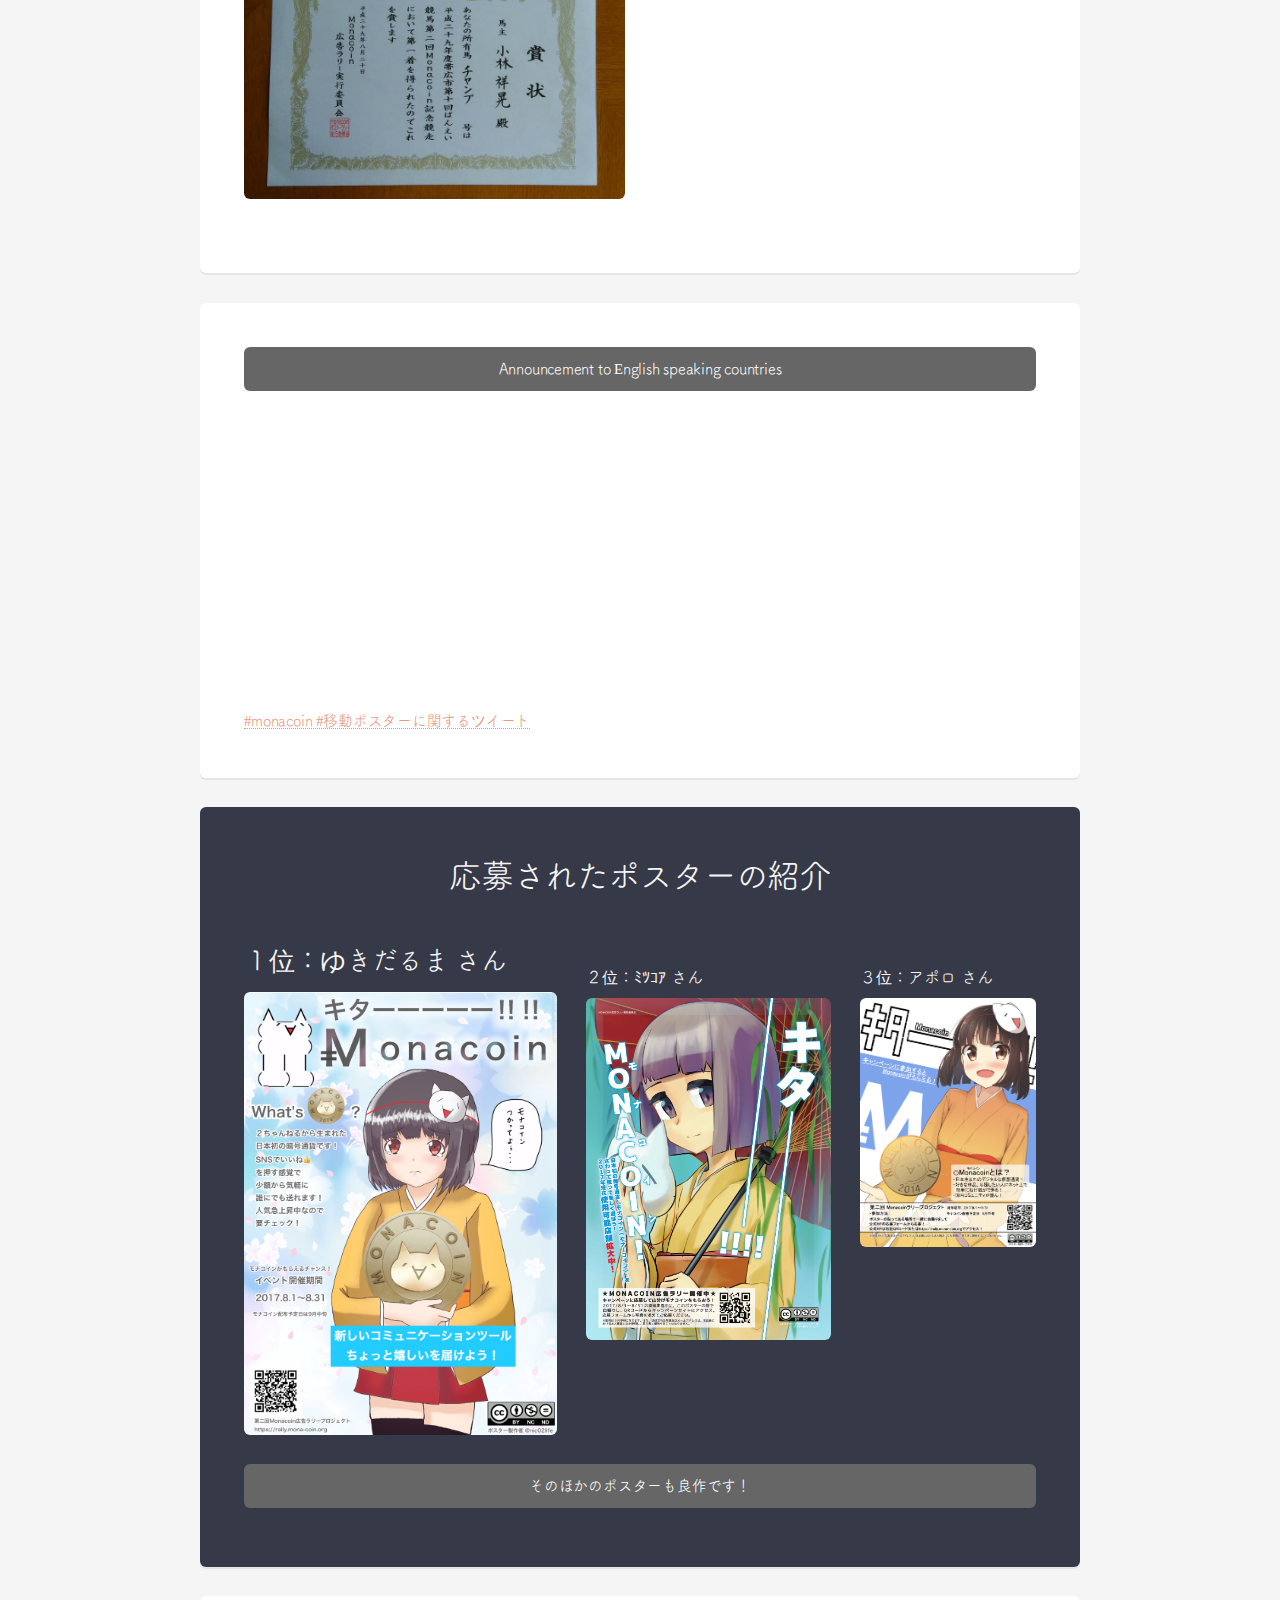
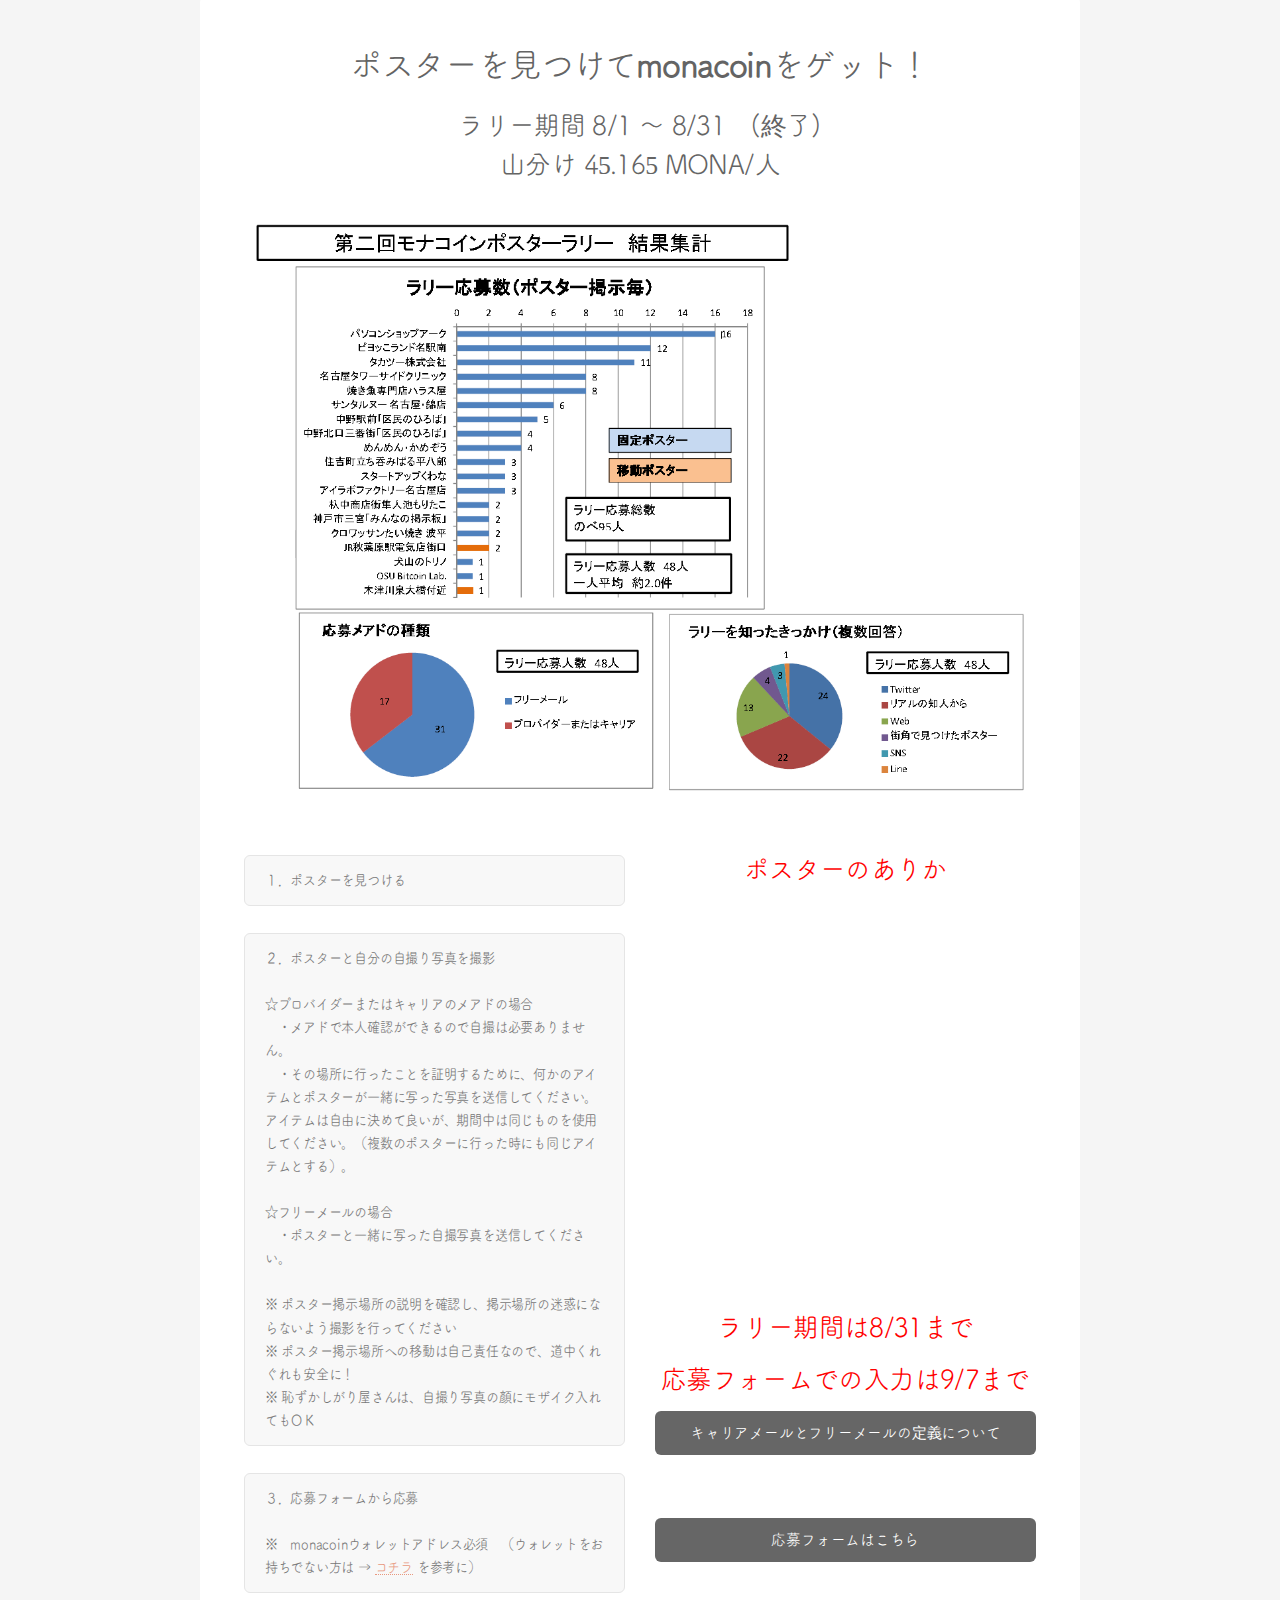
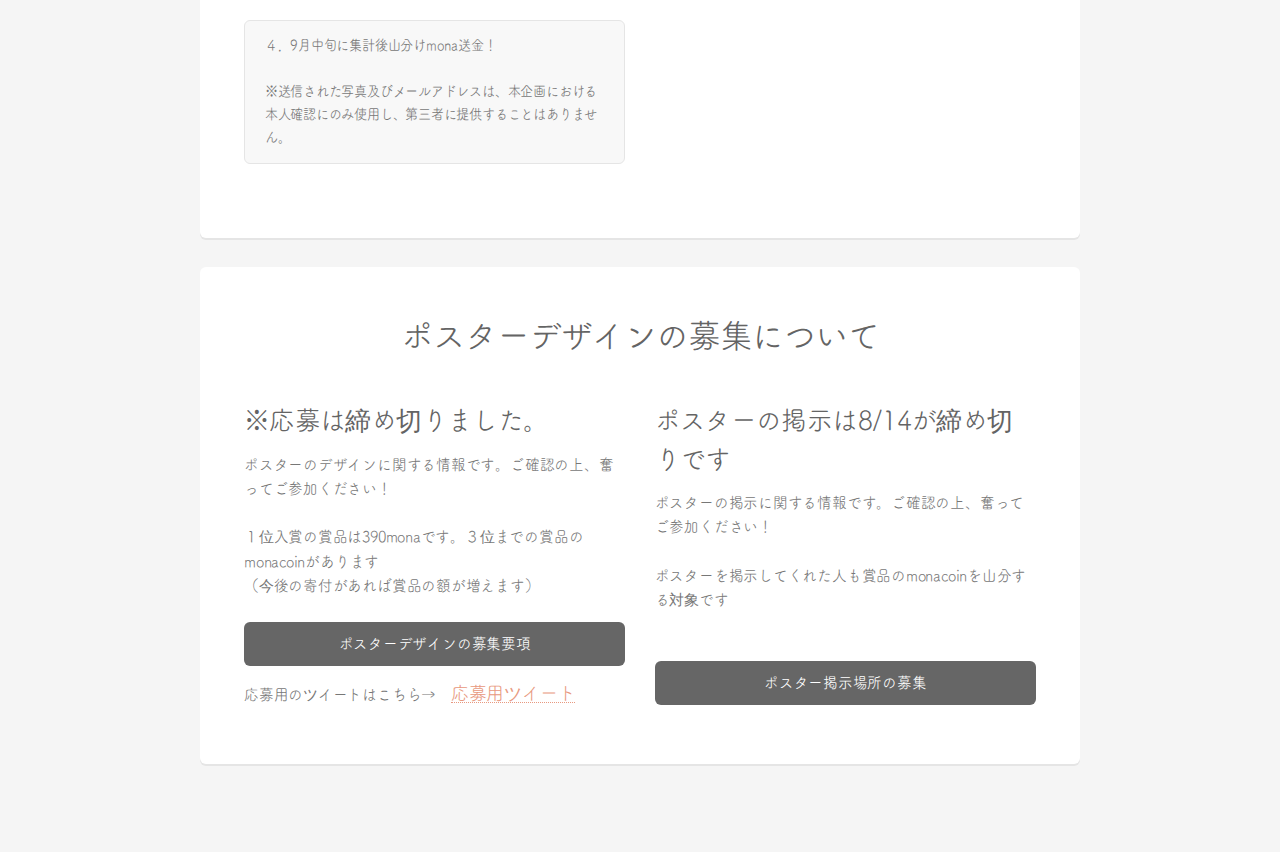
==== commit 7507638d: "画像のリンク先の修正" ====
--- a/index.html
+++ b/index.html
@@ -65,10 +65,10 @@
 						<div class="row">
 							<h2>Monacoin杯 記念画像</h2>
 							<div class="6u 12u(mobilep)">
-								<span class="image fit"><img src="/images/p2.jpg" alt="" /></span>
-							</div>
-							<div class="6u 12u(mobilep)">
-								<span class="image fit"><img src="/images/p1.jpg" alt="" /></span>
+								<span class="image fit"><img src="images/p2.jpg" alt="" /></span>
+							</div>
+							<div class="6u 12u(mobilep)">
+								<span class="image fit"><img src="images/p1.jpg" alt="" /></span>
 							</div>
 						</div>
 					</div>
@@ -108,8 +108,8 @@
 						<center>
 							<h2>ポスターを見つけて<b style="font-weight: 900;">monacoin</b>をゲット！</h2>
 							<h3>ラリー期間 8/1 〜 8/31　(終了)<br />山分け 45.165 MONA/人</h3>
-                                                        <h3>ラリー開催結果</h3>
-                                                        <span class="image fit"><img src="/images/quest.png" alt="" /></span>
+                                                        <br />
+                                                        <span class="image fit"><img src="images/quest.png" alt="" /></span>
 						</center>
 						<div class="row">
 
